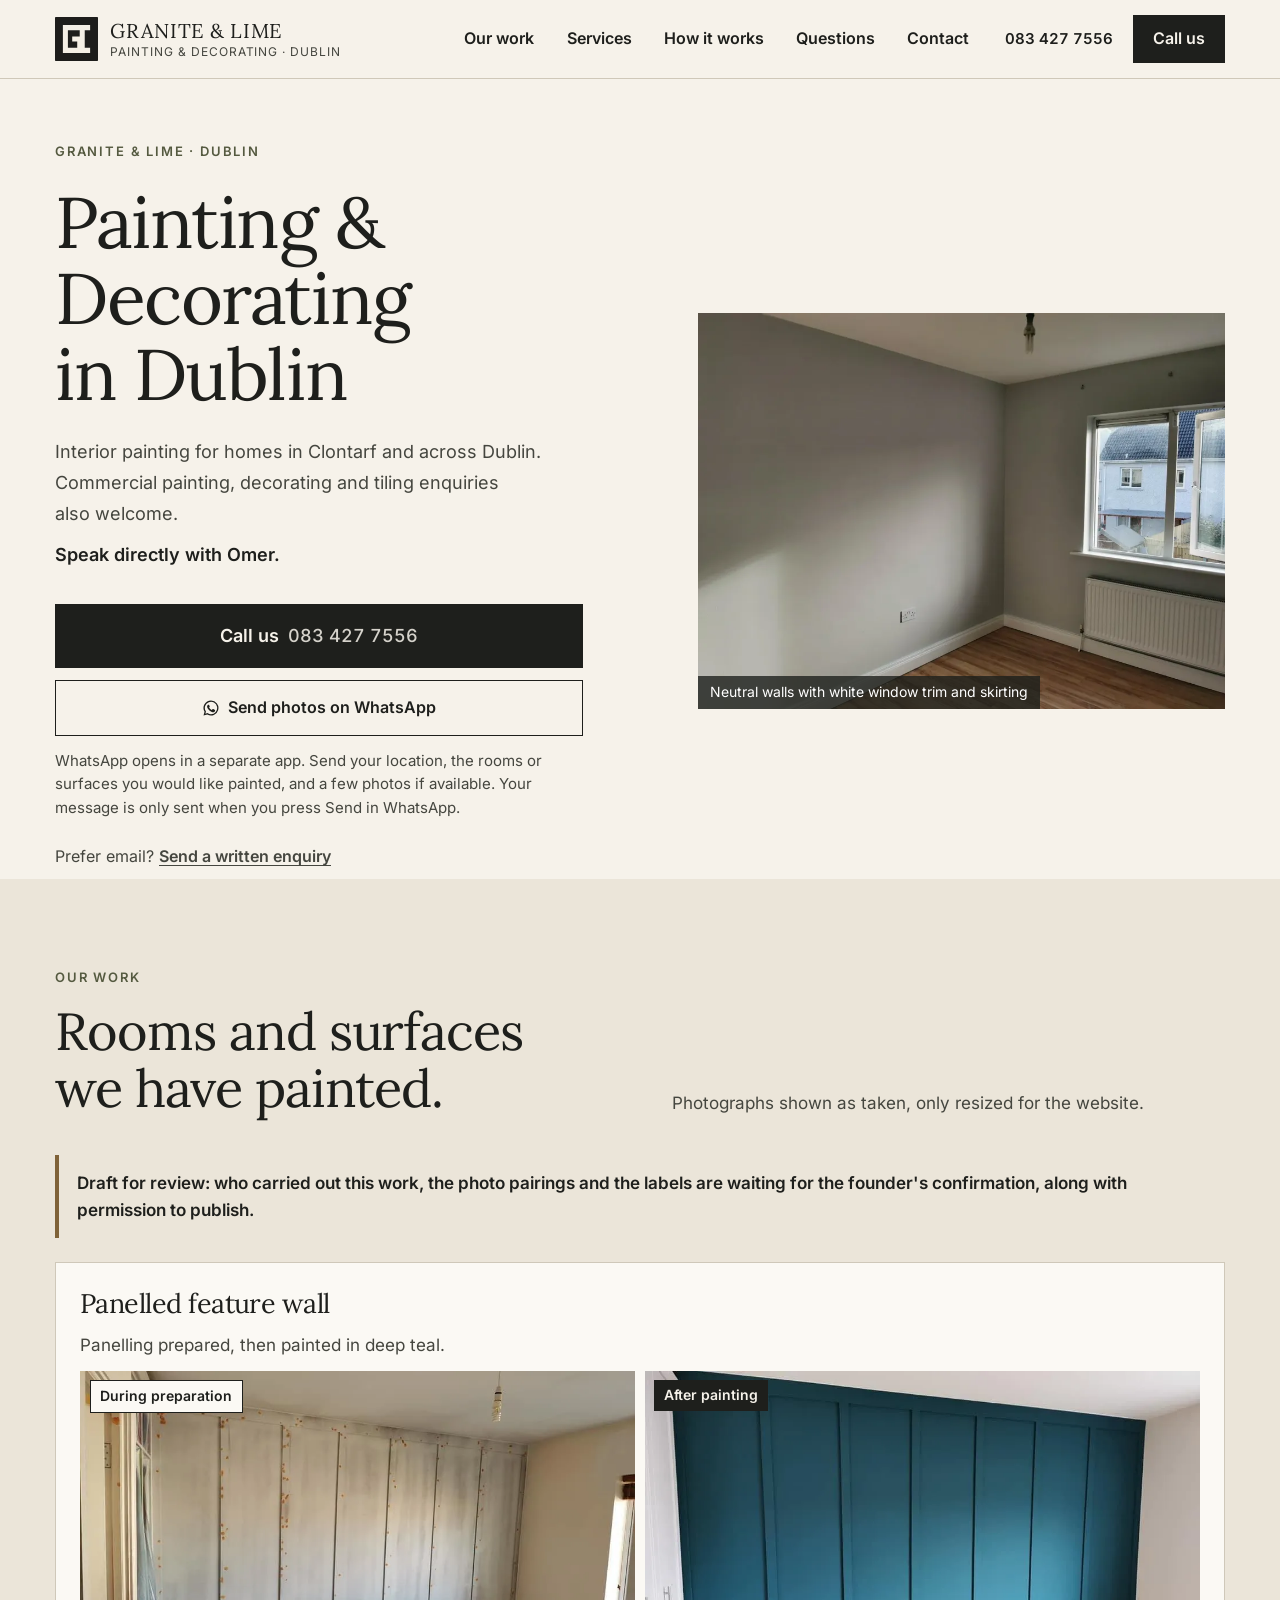
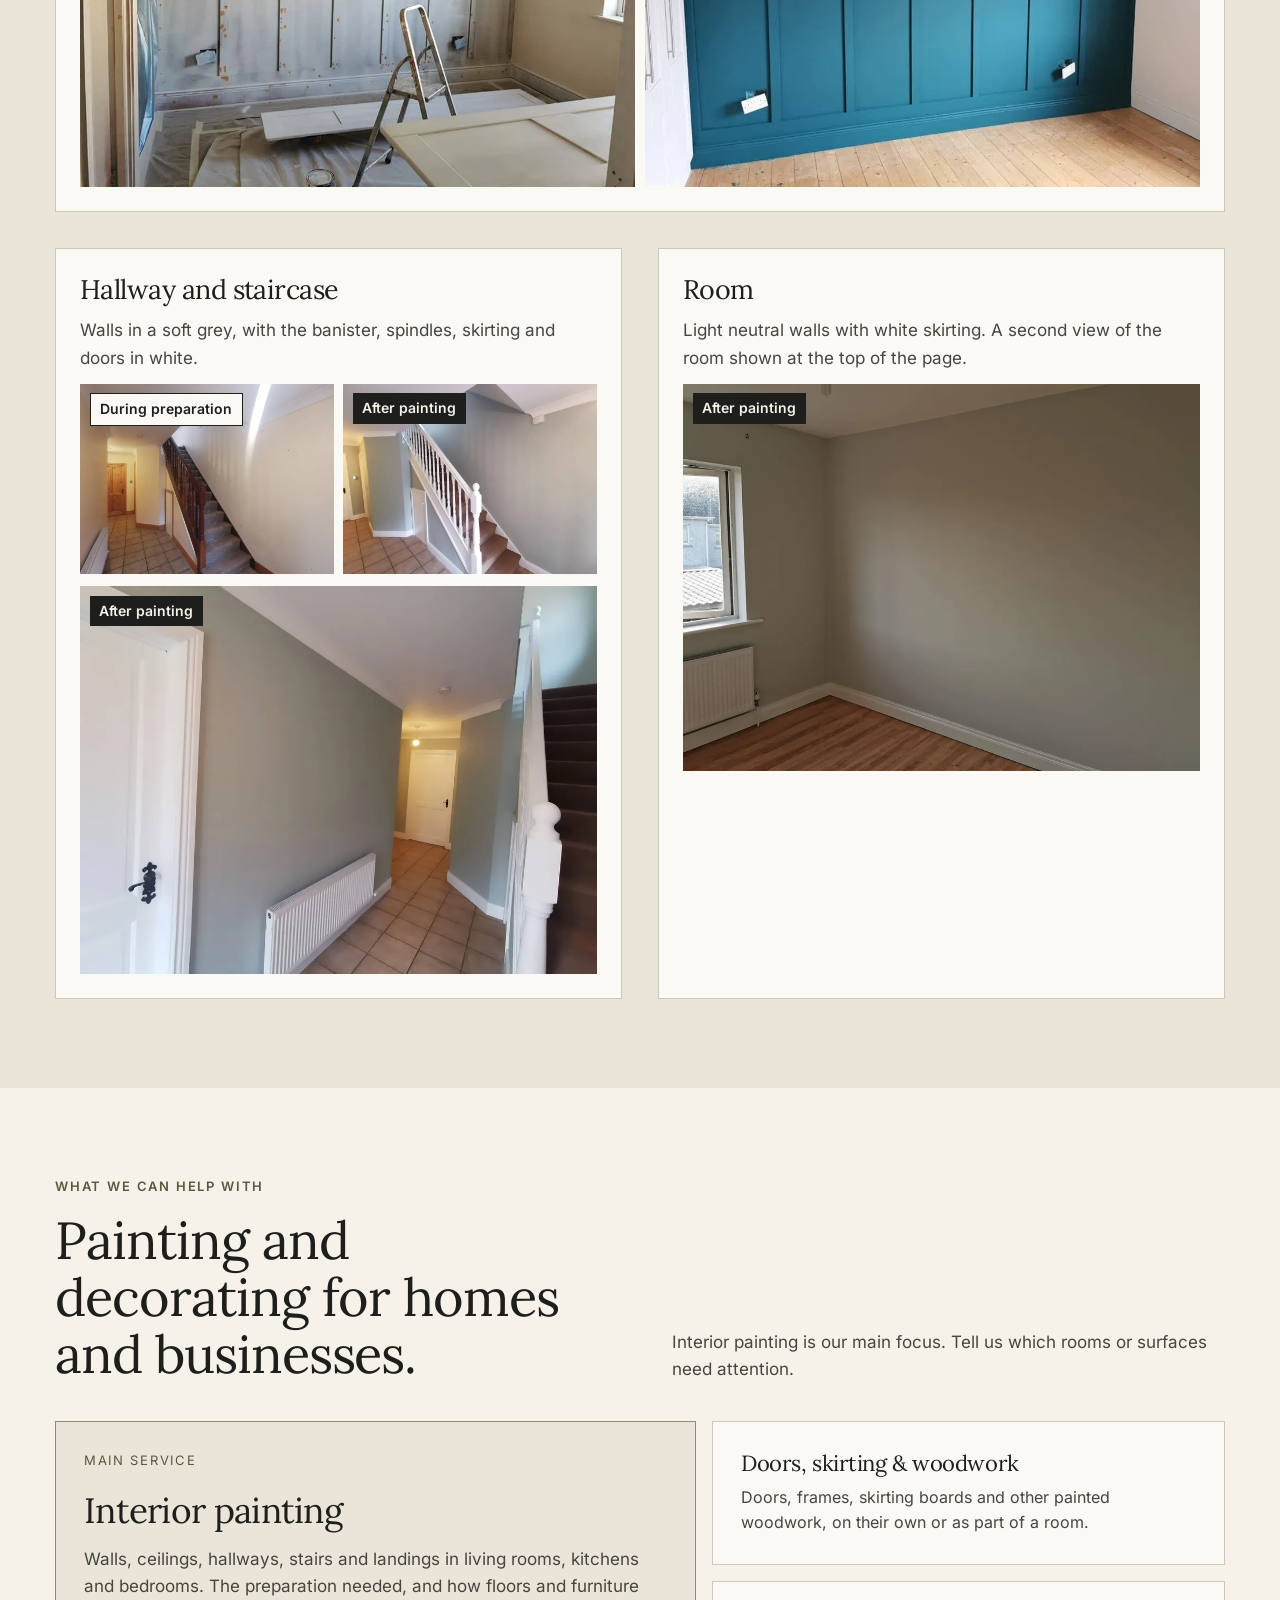
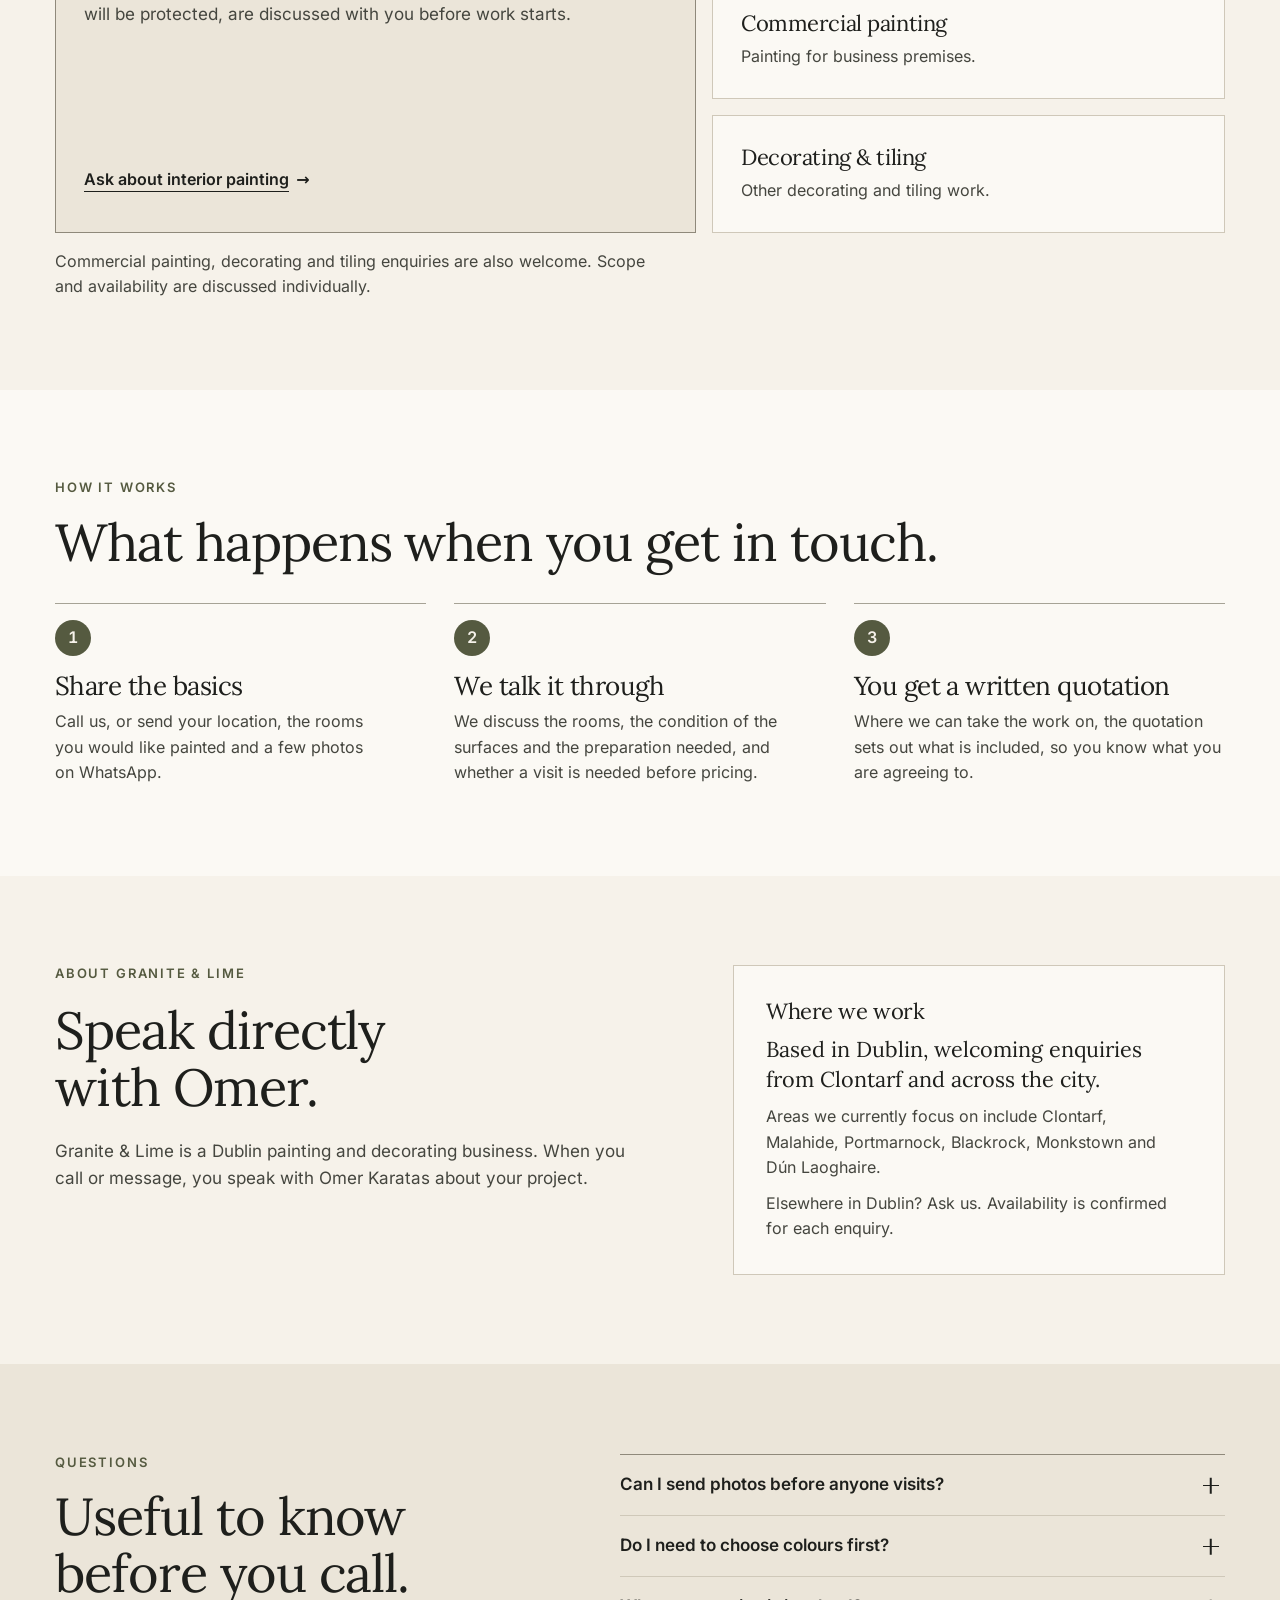
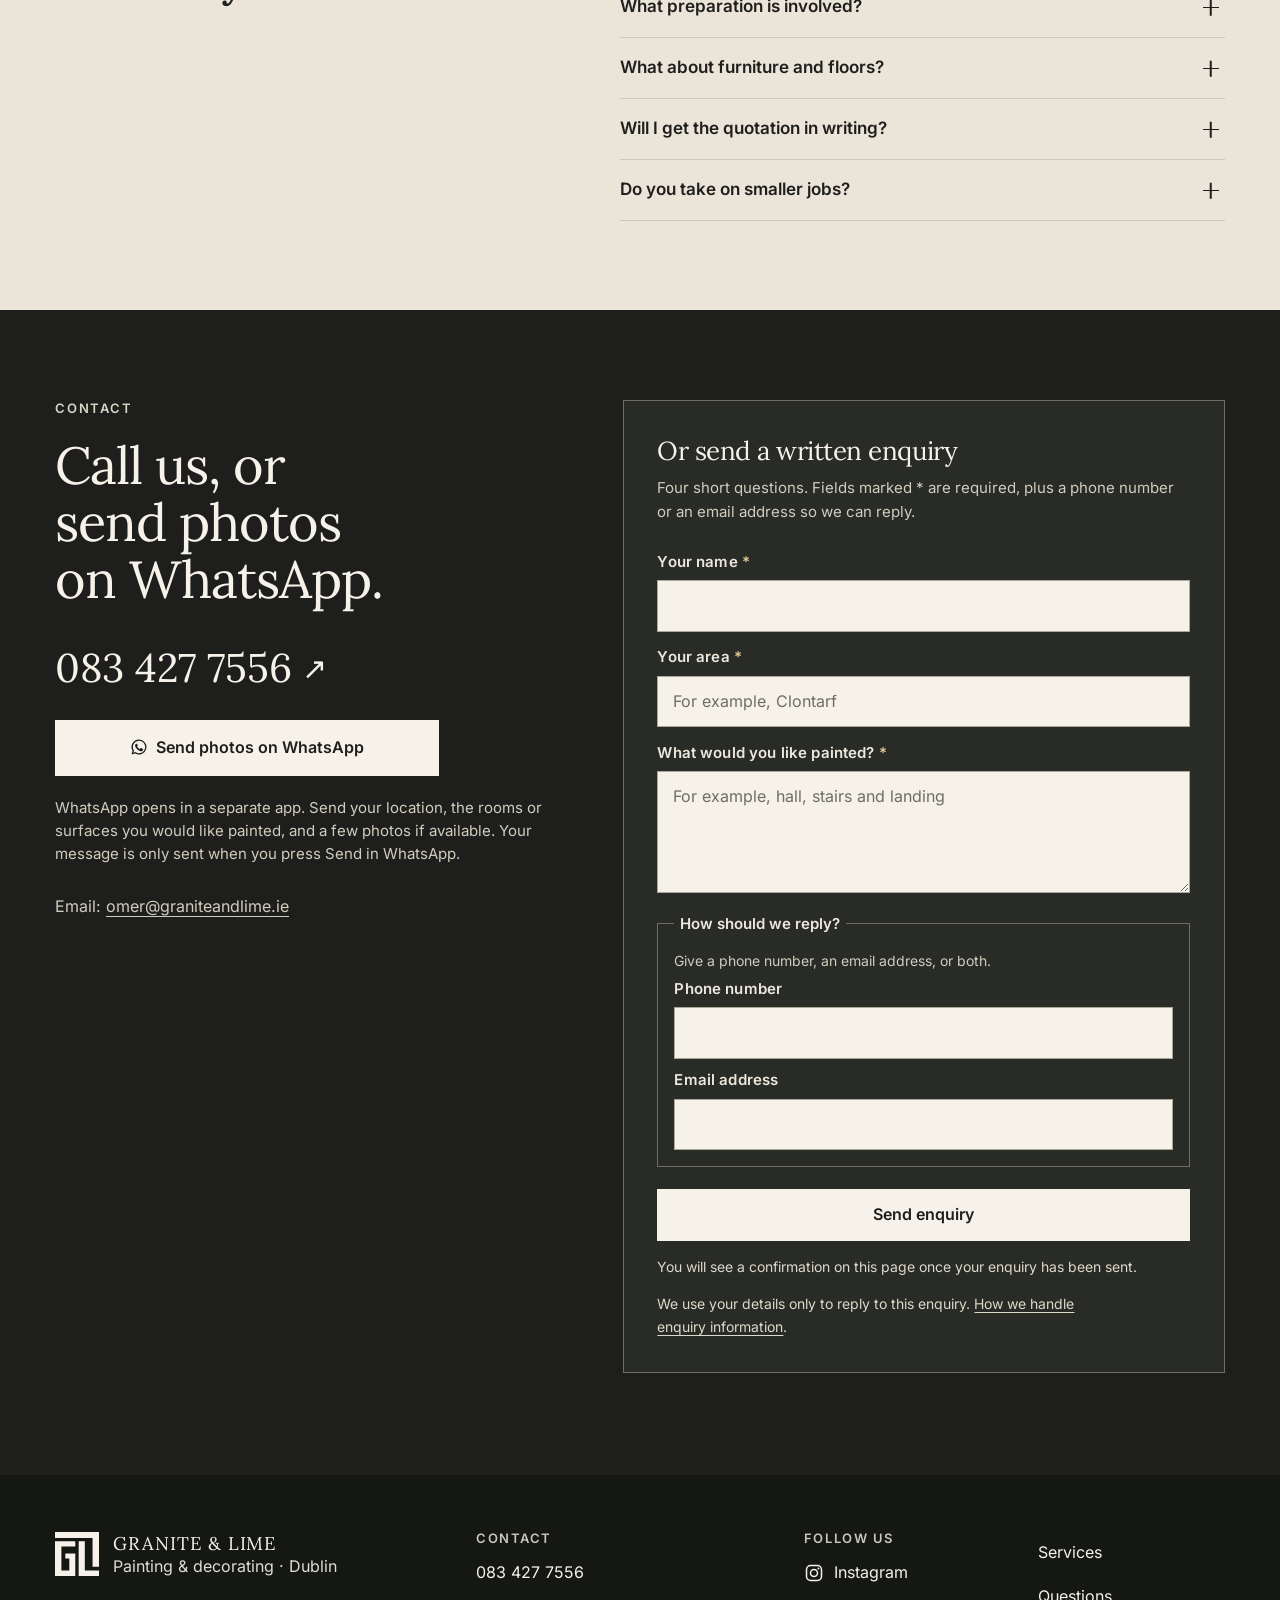
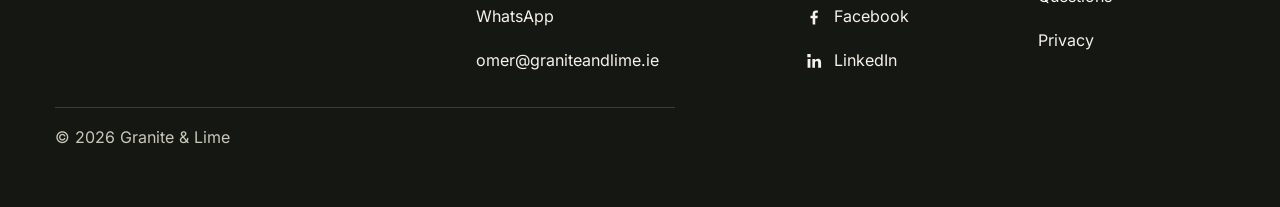
==== index.html @ 4912b2bf "GL-UX-V2 revision 3: approved Dublin/Clontarf headline, opening and metadata Local review branch onl" ====
<!doctype html>
<html lang="en-IE">
<head>
  <meta charset="utf-8">
  <meta name="viewport" content="width=device-width, initial-scale=1, viewport-fit=cover">
  <meta name="theme-color" content="#f6f2ea">
  <title>Painting &amp; Decorating in Clontarf and Dublin | Granite &amp; Lime</title>
  <meta name="description" content="Interior painting for homes in Clontarf and across Dublin. Commercial painting, decorating and tiling enquiries welcome. Call 083 427 7556 or send photos on WhatsApp.">
  <link rel="canonical" href="https://www.graniteandlime.ie/">

  <meta property="og:type" content="website">
  <meta property="og:site_name" content="Granite &amp; Lime">
  <meta property="og:title" content="Painting &amp; Decorating in Clontarf and Dublin | Granite &amp; Lime">
  <meta property="og:description" content="Interior painting for homes in Clontarf and across Dublin. Speak directly with Omer: call or send photos on WhatsApp.">
  <meta property="og:url" content="https://www.graniteandlime.ie/">
  <meta property="og:image" content="https://www.graniteandlime.ie/assets/og-image.png">
  <meta property="og:image:width" content="1200">
  <meta property="og:image:height" content="630">
  <meta property="og:locale" content="en_IE">
  <meta name="twitter:card" content="summary_large_image">

  <link rel="icon" href="assets/favicon.svg" type="image/svg+xml">
  <link rel="preload" href="assets/fonts/lora-variable.woff2" as="font" type="font/woff2" crossorigin>
  <link rel="preload" href="assets/fonts/inter-400.woff2" as="font" type="font/woff2" crossorigin>
  <link rel="stylesheet" href="styles.css?v=17">
  <noscript><link rel="stylesheet" href="assets/noscript.css"></noscript>
  <script src="script.js?v=14" defer></script>

  <!-- Structured data: verified details only (name, phone, email, Dublin, public social profiles checked 27 Oct 2026).
       No street address, opening hours, ratings or review counts: none are verified for the website. -->
  <script type="application/ld+json">
  {
    "@context": "https://schema.org",
    "@type": "HomeAndConstructionBusiness",
    "name": "Granite & Lime",
    "description": "Painting and decorating in Dublin: interior painting, doors and woodwork, commercial painting, decorating and tiling.",
    "url": "https://www.graniteandlime.ie/",
    "logo": "https://www.graniteandlime.ie/assets/logo.svg",
    "image": "https://www.graniteandlime.ie/assets/og-image.png",
    "telephone": "+353834277556",
    "email": "omer@graniteandlime.ie",
    "founder": { "@type": "Person", "name": "Omer Karatas" },
    "areaServed": { "@type": "City", "name": "Dublin" },
    "address": { "@type": "PostalAddress", "addressLocality": "Dublin", "addressCountry": "IE" },
    "sameAs": [
      "https://www.instagram.com/graniteandlime/",
      "https://www.facebook.com/graniteandlime/",
      "https://www.linkedin.com/company/graniteandlime/"
    ]
  }
  </script>
</head>
<body>
  <a class="skip-link" href="#main">Skip to main content</a>

  <header class="site-header" id="top">
    <div class="shell header-inner">
      <a class="brand" href="#top" aria-label="Granite &amp; Lime, home">
        <img src="assets/logo.svg" alt="" width="44" height="44">
        <span class="brand-copy">
          <span class="brand-name">Granite &amp; Lime</span>
          <span class="brand-sub">Painting &amp; Decorating<span class="brand-sub-extra"> · Dublin</span></span>
        </span>
      </a>

      <button class="menu-button" type="button" aria-expanded="false" aria-controls="primary-nav">
        <span class="menu-icon" aria-hidden="true"></span>Menu
      </button>

      <nav class="primary-nav" id="primary-nav" aria-label="Main">
        <a href="#work">Our work</a>
        <a href="#services">Services</a>
        <a href="#process">How it works</a>
        <a href="#faq">Questions</a>
        <a href="#contact">Contact</a>
      </nav>

      <div class="header-actions">
        <a class="header-phone" href="tel:+353834277556" data-tel><span class="visually-hidden">Call us on </span>083 427 7556</a>
        <a class="button button-primary button-small" href="tel:+353834277556" data-tel>Call us</a>
      </div>
    </div>
  </header>

  <main id="main">

    <!-- 1. OPENING SECTION: one offer, one primary action (Call), one secondary action (WhatsApp). -->
    <section class="hero" aria-labelledby="hero-title">
      <div class="shell">
        <div class="hero-grid">
          <div class="hero-copy">
            <p class="eyebrow">Granite &amp; Lime · Dublin</p>
            <h1 id="hero-title">Painting &amp; Decorating in Dublin</h1>
            <p class="lede">Interior painting for homes in Clontarf and across Dublin. Commercial painting, decorating and tiling enquiries also welcome.</p>
            <p class="lede-contact">Speak directly with Omer.</p>
            <div class="hero-actions">
              <a class="button button-primary button-call" href="tel:+353834277556" data-tel>Call us <span class="button-detail">083 427 7556</span></a>
              <a class="button button-outline button-wa" href="https://wa.me/353834277556" target="_blank" rel="noopener" data-whatsapp="enquiry">Send photos on WhatsApp<span class="visually-hidden"> (opens WhatsApp)</span></a>
            </div>
            <p class="wa-help">WhatsApp opens in a separate app. Send your location, the rooms or surfaces you would like painted, and a few photos if available. Your message is only sent when you press Send in WhatsApp.</p>
            <p class="hero-hint">Prefer email? <a href="#contact">Send a written enquiry</a></p>
          </div>

          <!-- HERO IMAGE: d56523cd-cfd6-43a1-8624-a3e956eb3f4d.jpg (1824 x 1368), exports from GL-Drive-Photo-Selection.
               Growth revision GL-UX-V2: neutral room as the single hero; not repeated in "Our work".
               DRAFT: attribution, Granite & Lime's role and publication permission pending (PHOTOS.md). -->
          <figure class="hero-figure is-project">
            <picture>
              <source type="image/webp" srcset="assets/projects/d56523cd-cfd6-43a1-8624-a3e956eb3f4d-480.webp 480w, assets/projects/d56523cd-cfd6-43a1-8624-a3e956eb3f4d-960.webp 960w, assets/projects/d56523cd-cfd6-43a1-8624-a3e956eb3f4d-1440.webp 1440w" sizes="(max-width: 37.5rem) calc(100vw - 2.5rem), 46vw">
              <img src="assets/projects/d56523cd-cfd6-43a1-8624-a3e956eb3f4d-960.jpg" srcset="assets/projects/d56523cd-cfd6-43a1-8624-a3e956eb3f4d-480.jpg 480w, assets/projects/d56523cd-cfd6-43a1-8624-a3e956eb3f4d-960.jpg 960w, assets/projects/d56523cd-cfd6-43a1-8624-a3e956eb3f4d-1440.jpg 1440w" sizes="(max-width: 37.5rem) calc(100vw - 2.5rem), 46vw" width="1440" height="1080" alt="Empty room with light neutral walls, white skirting, a window with a white window board and a radiator beneath it." fetchpriority="high" loading="eager" decoding="async">
            </picture>
            <figcaption class="photo-caption">Neutral walls with white window trim and skirting</figcaption>
          </figure>
        </div>
      </div>
    </section>

    <!-- 2. SELECTED WORK
         DRAFT: photos chosen with Growth (ref GL-WEB-PROJECT-PHOTOS-001). Groupings and before/after order are provisional.
         Before publication: founder confirms each project was Granite & Lime work, Omer's role, and the homeowner's permission
         to publish; then remove the draft note below and export from the original files (see PHOTOS.md).
         Never add locations, dates, durations or customer comments unless confirmed. -->
    <section class="section section-tint" id="work" aria-labelledby="work-title">
      <div class="shell">
        <div class="section-head">
          <div>
            <p class="eyebrow">Our work</p>
            <h2 id="work-title">Rooms and surfaces we have painted.</h2>
          </div>
          <p class="section-intro">Photographs shown as taken, only resized for the website.</p>
        </div>
        <p class="draft-note">Draft for review: who carried out this work, the photo pairings and the labels are waiting for the founder's confirmation, along with permission to publish.</p>

        <div class="work-groups">
          <article class="work-group">
            <h3>Panelled feature wall</h3>
            <p>Panelling prepared, then painted in deep teal.</p>
            <div class="work-pair">
              <figure class="work-photo">
                <picture>
                  <source type="image/webp" srcset="assets/projects/f9278e6e-da90-4c7e-a952-a6869edbc8a1-480.webp 480w, assets/projects/f9278e6e-da90-4c7e-a952-a6869edbc8a1-960.webp 960w" sizes="(max-width: 37.5rem) calc(100vw - 2.5rem), (max-width: 53.125rem) 45vw, 40vw">
                  <img src="assets/projects/f9278e6e-da90-4c7e-a952-a6869edbc8a1-960.jpg" srcset="assets/projects/f9278e6e-da90-4c7e-a952-a6869edbc8a1-480.jpg 480w, assets/projects/f9278e6e-da90-4c7e-a952-a6869edbc8a1-960.jpg 960w" sizes="(max-width: 37.5rem) calc(100vw - 2.5rem), (max-width: 53.125rem) 45vw, 40vw" width="960" height="720" alt="Panelled wall during preparation: filled and primed, floor covered with dust sheets and a stepladder in the room." loading="lazy" decoding="async">
                </picture>
                <figcaption><span class="work-tag work-tag-light">During preparation</span></figcaption>
              </figure>
              <figure class="work-photo">
                <picture>
                  <source type="image/webp" srcset="assets/projects/0603825f-b36d-4cc9-8089-73fb1045855a-480.webp 480w, assets/projects/0603825f-b36d-4cc9-8089-73fb1045855a-960.webp 960w" sizes="(max-width: 37.5rem) calc(100vw - 2.5rem), (max-width: 53.125rem) 45vw, 40vw">
                  <img src="assets/projects/0603825f-b36d-4cc9-8089-73fb1045855a-960.jpg" srcset="assets/projects/0603825f-b36d-4cc9-8089-73fb1045855a-480.jpg 480w, assets/projects/0603825f-b36d-4cc9-8089-73fb1045855a-960.jpg 960w" sizes="(max-width: 37.5rem) calc(100vw - 2.5rem), (max-width: 53.125rem) 45vw, 40vw" width="960" height="720" alt="The same panelled wall after painting in deep teal, with white skirting and wooden floorboards." loading="lazy" decoding="async">
                </picture>
                <figcaption><span class="work-tag">After painting</span></figcaption>
              </figure>
            </div>
          </article>

          <article class="work-group">
            <h3>Hallway and staircase</h3>
            <p>Walls in a soft grey, with the banister, spindles, skirting and doors in white.</p>
            <div class="work-pair">
              <figure class="work-photo">
                <picture>
                  <source type="image/webp" srcset="assets/projects/cc517646-f4df-43b6-9e90-3ca3937d6827-480.webp 480w, assets/projects/cc517646-f4df-43b6-9e90-3ca3937d6827-960.webp 960w, assets/projects/cc517646-f4df-43b6-9e90-3ca3937d6827-1440.webp 1440w" sizes="(max-width: 37.5rem) calc(100vw - 2.5rem), (max-width: 53.125rem) 45vw, 40vw">
                  <img src="assets/projects/cc517646-f4df-43b6-9e90-3ca3937d6827-960.jpg" srcset="assets/projects/cc517646-f4df-43b6-9e90-3ca3937d6827-480.jpg 480w, assets/projects/cc517646-f4df-43b6-9e90-3ca3937d6827-960.jpg 960w, assets/projects/cc517646-f4df-43b6-9e90-3ca3937d6827-1440.jpg 1440w" sizes="(max-width: 37.5rem) calc(100vw - 2.5rem), (max-width: 53.125rem) 45vw, 40vw" width="1440" height="1080" alt="Hallway and staircase during preparation: cream walls, dark varnished banister and spindles, stairs covered for protection." loading="lazy" decoding="async">
                </picture>
                <figcaption><span class="work-tag work-tag-light">During preparation</span></figcaption>
              </figure>
              <figure class="work-photo">
                <picture>
                  <source type="image/webp" srcset="assets/projects/cfad4d52-b0bb-449b-b452-cfa5fdab6e3e-480.webp 480w, assets/projects/cfad4d52-b0bb-449b-b452-cfa5fdab6e3e-960.webp 960w, assets/projects/cfad4d52-b0bb-449b-b452-cfa5fdab6e3e-1440.webp 1440w" sizes="(max-width: 37.5rem) calc(100vw - 2.5rem), (max-width: 53.125rem) 45vw, 40vw">
                  <img src="assets/projects/cfad4d52-b0bb-449b-b452-cfa5fdab6e3e-960.jpg" srcset="assets/projects/cfad4d52-b0bb-449b-b452-cfa5fdab6e3e-480.jpg 480w, assets/projects/cfad4d52-b0bb-449b-b452-cfa5fdab6e3e-960.jpg 960w, assets/projects/cfad4d52-b0bb-449b-b452-cfa5fdab6e3e-1440.jpg 1440w" sizes="(max-width: 37.5rem) calc(100vw - 2.5rem), (max-width: 53.125rem) 45vw, 40vw" width="1440" height="1080" alt="The same hallway and staircase after painting: grey walls, white banister, spindles and skirting." loading="lazy" decoding="async">
                </picture>
                <figcaption><span class="work-tag">After painting</span></figcaption>
              </figure>
            </div>
            <figure class="work-photo">
                <picture>
                  <source type="image/webp" srcset="assets/projects/1cceff0b-2230-48c7-a171-efa57ae5f671-480.webp 480w, assets/projects/1cceff0b-2230-48c7-a171-efa57ae5f671-960.webp 960w" sizes="(max-width: 37.5rem) calc(100vw - 2.5rem), (max-width: 53.125rem) 45vw, 40vw">
                  <img src="assets/projects/1cceff0b-2230-48c7-a171-efa57ae5f671-960.jpg" srcset="assets/projects/1cceff0b-2230-48c7-a171-efa57ae5f671-480.jpg 480w, assets/projects/1cceff0b-2230-48c7-a171-efa57ae5f671-960.jpg 960w" sizes="(max-width: 37.5rem) calc(100vw - 2.5rem), (max-width: 53.125rem) 45vw, 40vw" width="960" height="720" alt="Ground-floor hallway after painting: grey walls, white doors, frames and skirting, white newel post at the foot of the stairs." loading="lazy" decoding="async">
                </picture>
                <figcaption><span class="work-tag">After painting</span></figcaption>
              </figure>
          </article>

          <article class="work-group">
            <h3>Room</h3>
            <p>Light neutral walls with white skirting. A second view of the room shown at the top of the page.</p>
            <figure class="work-photo">
                <picture>
                  <source type="image/webp" srcset="assets/projects/4cf47002-19b5-4dab-8f78-b4d372bad801-480.webp 480w, assets/projects/4cf47002-19b5-4dab-8f78-b4d372bad801-960.webp 960w" sizes="(max-width: 37.5rem) calc(100vw - 2.5rem), (max-width: 53.125rem) 45vw, 40vw">
                  <img src="assets/projects/4cf47002-19b5-4dab-8f78-b4d372bad801-960.jpg" srcset="assets/projects/4cf47002-19b5-4dab-8f78-b4d372bad801-480.jpg 480w, assets/projects/4cf47002-19b5-4dab-8f78-b4d372bad801-960.jpg 960w" sizes="(max-width: 37.5rem) calc(100vw - 2.5rem), (max-width: 53.125rem) 45vw, 40vw" width="960" height="720" alt="Room with light neutral walls and white skirting, a window and a radiator on the left." loading="lazy" decoding="async">
                </picture>
                <figcaption><span class="work-tag">After painting</span></figcaption>
              </figure>
          </article>
        </div>
      </div>
    </section>

    <!-- 3. WHAT WE CAN HELP WITH: interior painting first; other services visible but quieter. -->
    <section class="section" id="services" aria-labelledby="services-title">
      <div class="shell">
        <div class="section-head">
          <div>
            <p class="eyebrow">What we can help with</p>
            <h2 id="services-title">Painting and decorating for homes and businesses.</h2>
          </div>
          <p class="section-intro">Interior painting is our main focus. Tell us which rooms or surfaces need attention.</p>
        </div>

        <div class="cards">
          <article class="card card-lead">
            <p class="card-num">Main service</p>
            <h3>Interior painting</h3>
            <p>Walls, ceilings, hallways, stairs and landings in living rooms, kitchens and bedrooms. The preparation needed, and how floors and furniture will be protected, are discussed with you before work starts.</p>
            <a class="text-link" href="#contact">Ask about interior painting</a>
          </article>
          <article class="card">
            <h3>Doors, skirting &amp; woodwork</h3>
            <p>Doors, frames, skirting boards and other painted woodwork, on their own or as part of a room.</p>
          </article>
          <article class="card">
            <h3>Commercial painting</h3>
            <p>Painting for business premises.</p>
          </article>
          <article class="card">
            <h3>Decorating &amp; tiling</h3>
            <p>Other decorating and tiling work.</p>
          </article>
          <p class="cards-note">Commercial painting, decorating and tiling enquiries are also welcome. Scope and availability are discussed individually.</p>
        </div>
      </div>
    </section>

    <!-- 4. HOW AN ENQUIRY WORKS. PROPOSED wording: to be confirmed by Mr Karatas (CCO/COO review) before publication. -->
    <section class="section process" id="process" aria-labelledby="process-title">
      <div class="shell">
        <p class="eyebrow">How it works</p>
        <h2 id="process-title">What happens when you get in touch.</h2>
        <ol class="steps">
          <li class="step">
            <span class="step-num" aria-hidden="true">1</span>
            <h3>Share the basics</h3>
            <p>Call us, or send your location, the rooms you would like painted and a few photos on WhatsApp.</p>
          </li>
          <li class="step">
            <span class="step-num" aria-hidden="true">2</span>
            <h3>We talk it through</h3>
            <p>We discuss the rooms, the condition of the surfaces and the preparation needed, and whether a visit is needed before pricing.</p>
          </li>
          <li class="step">
            <span class="step-num" aria-hidden="true">3</span>
            <h3>You get a written quotation</h3>
            <p>Where we can take the work on, the quotation sets out what is included, so you know what you are agreeing to.</p>
          </li>
        </ol>
      </div>
    </section>

    <!-- 5. ABOUT + AREAS. Areas are where enquiries are welcome, not offices or completed-project locations.
         FOUNDER TO CONFIRM: area list and availability (CCO grouping; COO capacity confirmation pending). -->
    <section class="section about" id="about" aria-labelledby="about-title">
      <div class="shell about-grid">
        <div class="about-copy">
          <p class="eyebrow">About Granite &amp; Lime</p>
          <h2 id="about-title">Speak directly with Omer.</h2>
          <p>Granite &amp; Lime is a Dublin painting and decorating business. When you call or message, you speak with Omer Karatas about your project.</p>
        </div>
        <div class="areas-box" id="areas">
          <h3>Where we work</h3>
          <p class="areas-main">Based in Dublin, welcoming enquiries from Clontarf and across the city.</p>
          <p class="areas-also">Areas we currently focus on include Clontarf, Malahide, Portmarnock, Blackrock, Monkstown and Dún Laoghaire.</p>
          <p class="areas-note">Elsewhere in Dublin? Ask us. Availability is confirmed for each enquiry.</p>
        </div>
      </div>
    </section>

    <!-- 6. QUESTIONS. PROPOSED answers: to be confirmed by Mr Karatas before publication. No promises of price, timing or free visits. -->
    <section class="section section-tint" id="faq" aria-labelledby="faq-title">
      <div class="shell faq-grid">
        <div>
          <p class="eyebrow">Questions</p>
          <h2 id="faq-title">Useful to know before you call.</h2>
        </div>
        <div class="faq">
          <details>
            <summary>Can I send photos before anyone visits?</summary>
            <div class="faq-body"><p>Yes. Photos on WhatsApp help us understand the rooms. We may still need to see the rooms before giving a price.</p></div>
          </details>
          <details>
            <summary>Do I need to choose colours first?</summary>
            <div class="faq-body"><p>No. You can get in touch before you have decided. Colours and finishes are confirmed as part of agreeing the work.</p></div>
          </details>
          <details>
            <summary>What preparation is involved?</summary>
            <div class="faq-body"><p>It depends on the condition of the walls, ceilings and woodwork. The preparation needed for your rooms, such as filling and sanding, is discussed with you and set out in the quotation.</p></div>
          </details>
          <details>
            <summary>What about furniture and floors?</summary>
            <div class="faq-body"><p>Tell us what is in the rooms. How furniture will be moved and floors covered is agreed with you before work starts.</p></div>
          </details>
          <details>
            <summary>Will I get the quotation in writing?</summary>
            <div class="faq-body"><p>Yes. Where we can take the work on, the quotation is written and sets out what is included.</p></div>
          </details>
          <details>
            <summary>Do you take on smaller jobs?</summary>
            <div class="faq-body"><p>Tell us about the rooms and timing, and we will let you know honestly whether it is a good fit.</p></div>
          </details>
        </div>
      </div>
    </section>

    <!-- 7. CONTACT: same hierarchy as the top of the page. -->
    <section class="section contact" id="contact" aria-labelledby="contact-title">
      <div class="shell contact-grid">
        <div class="contact-copy">
          <p class="eyebrow">Contact</p>
          <h2 id="contact-title">Call us, or send photos on WhatsApp.</h2>
          <a class="contact-phone" href="tel:+353834277556" data-tel><span class="visually-hidden">Call us on </span>083 427 7556</a>
          <a class="button button-light button-wa" href="https://wa.me/353834277556" target="_blank" rel="noopener" data-whatsapp="enquiry">Send photos on WhatsApp<span class="visually-hidden"> (opens WhatsApp)</span></a>
          <p class="wa-help wa-help-dark">WhatsApp opens in a separate app. Send your location, the rooms or surfaces you would like painted, and a few photos if available. Your message is only sent when you press Send in WhatsApp.</p>
          <p class="contact-meta">Email: <a href="mailto:omer@graniteandlime.ie" data-mail>omer@graniteandlime.ie</a></p>
        </div>

        <!-- ENQUIRY FORM
             Connected to Formspark form 3BXhXMnj9 (configured; delivery to the inbox NOT yet verified). The source comment records its
             dashboard name as "Website enquiries – TEST"; the name alone does not show a fault. A success response from Formspark
             means the service accepted the enquiry, not that Omer has read the email notification. Before publication run the
             founder-authorised test in HANDOFF.md and check BOTH the Formspark record and the omer@graniteandlime.ie inbox.
             To disconnect: set action="mailto:omer@graniteandlime.ie" method="get" and data-endpoint="" (the form then prepares
             an email in the visitor's email app instead).
             Hidden fields: _gotcha = honeypot; _redirect / _error = where visitors land after a no-JavaScript submission;
             _append=false keeps answers out of the address bar; source_* = advert campaign identifiers read from the page address only. -->
        <form class="form" id="enquiry-form" action="https://submit-form.com/3BXhXMnj9" method="post" data-endpoint="https://submit-form.com/3BXhXMnj9" aria-labelledby="form-title">
          <h3 id="form-title">Or send a written enquiry</h3>
          <p class="form-intro">Four short questions. Fields marked <span aria-hidden="true">*</span><span class="visually-hidden">with an asterisk</span> are required, plus a phone number or an email address so we can reply.</p>
          <input type="hidden" name="subject" value="Painting enquiry from graniteandlime.ie">
          <input type="hidden" name="_email.subject" value="New painting enquiry from graniteandlime.ie">
          <input type="hidden" name="_redirect" value="https://www.graniteandlime.ie/enquiry-sent.html">
          <input type="hidden" name="_error" value="https://www.graniteandlime.ie/enquiry-error.html">
          <input type="hidden" name="_append" value="false">
          <input type="hidden" name="enquiry_channel" value="Website form">
          <input type="hidden" name="source_utm_source" data-utm="utm_source">
          <input type="hidden" name="source_utm_medium" data-utm="utm_medium">
          <input type="hidden" name="source_utm_campaign" data-utm="utm_campaign">
          <input type="hidden" name="source_utm_term" data-utm="utm_term">
          <input type="hidden" name="source_gclid" data-utm="gclid">
          <div class="hp-field" aria-hidden="true">
            <label for="f-website">Leave this field empty</label>
            <input id="f-website" name="_gotcha" type="text" tabindex="-1" autocomplete="off">
          </div>
          <div class="form-error-summary" id="form-errors" role="alert" tabindex="-1" hidden></div>

          <div class="field">
            <label for="f-name">Your name <span class="req" aria-hidden="true">*</span></label>
            <input id="f-name" name="name" type="text" autocomplete="name" required maxlength="100">
            <p class="field-error" id="f-name-error" hidden></p>
          </div>
          <div class="field">
            <label for="f-area">Your area <span class="req" aria-hidden="true">*</span></label>
            <input id="f-area" name="area" type="text" autocomplete="address-level2" placeholder="For example, Clontarf" required maxlength="100">
            <p class="field-error" id="f-area-error" hidden></p>
          </div>
          <div class="field">
            <label for="f-details">What would you like painted? <span class="req" aria-hidden="true">*</span></label>
            <textarea id="f-details" name="body" rows="4" required maxlength="2000" placeholder="For example, hall, stairs and landing"></textarea>
            <p class="field-error" id="f-details-error" hidden></p>
          </div>
          <fieldset class="contact-choice" aria-describedby="contact-choice-hint">
            <legend>How should we reply?</legend>
            <p class="field-hint" id="contact-choice-hint">Give a phone number, an email address, or both.</p>
            <div class="field">
              <label for="f-phone">Phone number</label>
              <!-- required here so that, without JavaScript, at least a phone number is always collected;
                   script.js relaxes this to "phone or email". -->
              <input id="f-phone" name="phone" type="tel" autocomplete="tel" inputmode="tel" required maxlength="30" data-no-js-required>
              <p class="field-error" id="f-phone-error" hidden></p>
            </div>
            <div class="field">
              <label for="f-email">Email address</label>
              <input id="f-email" name="email" type="email" autocomplete="email" maxlength="200">
              <p class="field-error" id="f-email-error" hidden></p>
            </div>
            <p class="field-error" id="contact-choice-error" hidden></p>
          </fieldset>

          <button class="button button-light form-submit" type="submit" data-label="Send enquiry">Send enquiry</button>
          <p class="form-note" id="form-mode-note">You will see a confirmation on this page once your enquiry has been sent.</p>
          <p class="form-note">We use your details only to reply to this enquiry. <a href="privacy.html">How we handle enquiry information</a>.</p>
          <div class="form-status" id="form-status" role="status" tabindex="-1" hidden></div>
          <!-- Copy-and-paste fallback, shown if the email app does not open or the form service cannot be reached. -->
          <div class="form-fallback" id="form-fallback" role="group" aria-labelledby="form-fallback-help" hidden>
            <p id="form-fallback-help">Having trouble sending your enquiry? Copy your message below and email it to <a href="mailto:omer@graniteandlime.ie" data-mail>omer@graniteandlime.ie</a>, or call <a href="tel:+353834277556" data-tel>083 427 7556</a>.</p>
            <label for="form-fallback-message">Your message</label>
            <textarea id="form-fallback-message" rows="6" readonly></textarea>
            <button class="button button-light" type="button" data-copy-message>Copy message</button>
            <p class="form-note" id="form-copy-status" role="status"></p>
          </div>
        </form>
      </div>
    </section>
  </main>

  <footer class="site-footer">
    <div class="shell footer-grid">
      <div class="footer-brand">
        <img src="assets/logo-light.svg" alt="" width="44" height="44" loading="lazy">
        <p><strong>Granite &amp; Lime</strong><span>Painting &amp; decorating · Dublin</span></p>
      </div>
      <div>
        <h2 class="footer-head">Contact</h2>
        <ul class="footer-list">
          <li><a href="tel:+353834277556" data-tel>083 427 7556</a></li>
          <li><a href="https://wa.me/353834277556" target="_blank" rel="noopener" data-whatsapp="enquiry">WhatsApp<span class="visually-hidden"> (opens WhatsApp)</span></a></li>
          <li><a href="mailto:omer@graniteandlime.ie" data-mail>omer@graniteandlime.ie</a></li>
        </ul>
      </div>
      <div>
        <h2 class="footer-head">Follow us</h2>
        <!-- Public company pages, checked 27 Oct 2026. Plain links: no embedded feeds, no tracking scripts. -->
        <ul class="footer-list social-list">
          <li><a href="https://www.instagram.com/graniteandlime/" target="_blank" rel="noopener">
            <svg aria-hidden="true" viewBox="0 0 24 24" width="20" height="20"><rect x="3" y="3" width="18" height="18" rx="5" fill="none" stroke="currentColor" stroke-width="1.8"/><circle cx="12" cy="12" r="4.2" fill="none" stroke="currentColor" stroke-width="1.8"/><circle cx="17.3" cy="6.7" r="1.2" fill="currentColor"/></svg>
            Instagram<span class="visually-hidden"> (opens in a new tab)</span></a></li>
          <li><a href="https://www.facebook.com/graniteandlime/" target="_blank" rel="noopener">
            <svg aria-hidden="true" viewBox="0 0 24 24" width="20" height="20"><path fill="currentColor" d="M13.5 21v-7.6h2.6l.4-3h-3V8.5c0-.9.3-1.5 1.5-1.5h1.6V4.3c-.3 0-1.2-.1-2.3-.1-2.3 0-3.9 1.4-3.9 4v2.2H7.8v3h2.6V21z"/></svg>
            Facebook<span class="visually-hidden"> (opens in a new tab)</span></a></li>
          <li><a href="https://www.linkedin.com/company/graniteandlime/" target="_blank" rel="noopener">
            <svg aria-hidden="true" viewBox="0 0 24 24" width="20" height="20"><path fill="currentColor" d="M4 3.5h4v4H4zM4.3 9.5h3.4V20H4.3zM10 9.5h3.2v1.5c.5-.9 1.7-1.8 3.4-1.8 3.3 0 3.9 2.1 3.9 4.9V20H17v-5.2c0-1.3 0-2.9-1.8-2.9s-2 1.4-2 2.8V20H10z"/></svg>
            LinkedIn<span class="visually-hidden"> (opens in a new tab)</span></a></li>
        </ul>
      </div>
      <ul class="footer-list footer-links">
        <li><a href="#services">Services</a></li>
        <li><a href="#faq">Questions</a></li>
        <li><a href="privacy.html">Privacy</a></li>
      </ul>
      <p class="footer-copy">© 2026 Granite &amp; Lime</p>
    </div>
  </footer>

  <nav class="mobile-bar" aria-label="Quick contact">
    <a class="button button-primary" href="tel:+353834277556" data-tel>Call us</a>
    <a class="button button-outline" href="https://wa.me/353834277556" target="_blank" rel="noopener" data-whatsapp="enquiry">WhatsApp<span class="visually-hidden"> (opens WhatsApp)</span></a>
  </nav>
</body>
</html>
---- styles.css ----
/* Granite & Lime — GL-DESIGN-008 (premium residential painting)
   Warm limestone ground, charcoal type, one olive accent, bronze only for focus and fine lines.
   Lora for editorial headings, Inter for everything you read or press. */

/* ---------- Fonts (self-hosted, SIL Open Font License) ---------- */
@font-face { font-family: "Lora"; src: url("assets/fonts/lora-variable.woff2") format("woff2"); font-weight: 400 700; font-style: normal; font-display: swap; }
@font-face { font-family: "Inter"; src: url("assets/fonts/inter-400.woff2") format("woff2"); font-weight: 400; font-style: normal; font-display: swap; }
@font-face { font-family: "Inter"; src: url("assets/fonts/inter-500.woff2") format("woff2"); font-weight: 500; font-style: normal; font-display: swap; }
@font-face { font-family: "Inter"; src: url("assets/fonts/inter-600.woff2") format("woff2"); font-weight: 600; font-style: normal; font-display: swap; }

/* ---------- Tokens ---------- */
:root {
  --ivory: #f6f2ea;
  --off-white: #fbf9f4;
  --stone: #ebe5d9;
  --stone-deep: #ddd5c6;
  --ink: #1e1f1c;
  --ink-2: #45463f;
  --line: #cfc8b9;
  --line-strong: #8f897b;
  --olive: #555a40;
  --olive-dark: #3f4330;
  --bronze: #7f6238;
  --on-dark: #f6f2ea;
  --on-dark-2: #d2ccbe;
  --dark-panel: #292b27;
  --dark-line: #706e61;
  --error: #8a2a1c;
  --error-on-dark: #f2b8a8;

  --serif: "Lora", "Iowan Old Style", "Palatino Linotype", Palatino, Georgia, serif;
  --sans: "Inter", system-ui, -apple-system, "Segoe UI", Roboto, "Helvetica Neue", Arial, sans-serif;

  --t-body: 1.0625rem;                                   /* 17px: comfortable reading for all ages */
  --t-small: 1rem;                                       /* 16px: nothing you need to read is smaller */
  --t-lede: 1.125rem;                                    /* 18px */
  --t-h1: clamp(2.65rem, 1.6rem + 3.6vw, 4.6875rem);     /* 42 → 75px */
  --t-h2: clamp(2.1rem, 1.5rem + 2.2vw, 3.375rem);       /* 34 → 54px */
  --t-h3: clamp(1.45rem, 1.3rem + 0.5vw, 1.625rem);

  --shell: 83.125rem;                                    /* 1330px */
  --gutter: 3.4375rem;                                   /* 55px desktop */
  --section: clamp(3.6rem, 7vw, 6rem);                   /* 58 → 96px */
  --radius: 0;
  --tap: 3rem;                                           /* 48px minimum touch target */
  --header-h: 4.875rem;
  --bar-h: 4.25rem;                                      /* mobile action bar, without safe area */
}

/* ---------- Base ---------- */
*, *::before, *::after { box-sizing: border-box; }
html { -webkit-text-size-adjust: 100%; scroll-behavior: smooth; scroll-padding-top: calc(var(--header-h) + 1rem); }
body { margin: 0; background: var(--ivory); color: var(--ink); font: 400 var(--t-body)/1.6 var(--sans); -webkit-font-smoothing: antialiased; }
img { display: block; max-width: 100%; height: auto; }
a { color: inherit; text-decoration-thickness: 1px; text-underline-offset: 0.22em; }
button, input, textarea { font: inherit; color: inherit; }
h1, h2, h3 { margin: 0; font-family: var(--serif); font-weight: 400; line-height: 1.09; letter-spacing: -0.02em; text-wrap: balance; }
h1 { font-size: var(--t-h1); line-height: 1.06; }
h2 { font-size: var(--t-h2); }
h3 { font-size: var(--t-h3); line-height: 1.2; }
p { margin: 0; max-width: 62ch; text-wrap: pretty; }
ul, ol, dl, dd, figure { margin: 0; padding: 0; }
ul, ol { list-style: none; }
[hidden] { display: none !important; }

:focus-visible { outline: 3px solid var(--bronze); outline-offset: 3px; }
.contact :focus-visible, .site-footer :focus-visible { outline-color: #e2c897; }

.visually-hidden { position: absolute; width: 1px; height: 1px; margin: -1px; padding: 0; overflow: hidden; clip-path: inset(50%); white-space: nowrap; border: 0; }
.skip-link { position: absolute; left: 1rem; top: -6rem; z-index: 100; padding: 0.85rem 1.1rem; background: var(--ink); color: var(--on-dark); }
.skip-link:focus { top: 1rem; }

.shell { width: 100%; max-width: var(--shell); margin-inline: auto; padding-inline: var(--gutter); }
.section { padding-block: var(--section); }
.section-tint { background: var(--stone); }

.eyebrow { margin-bottom: 1.1rem; font-size: 0.8125rem; font-weight: 600; line-height: 1.3; letter-spacing: 0.14em; text-transform: uppercase; color: var(--olive); }
.lede { font-size: var(--t-lede); line-height: 1.7; color: var(--ink-2); }

.section-head { display: grid; grid-template-columns: minmax(0, 1fr) minmax(0, 1fr); gap: 1rem clamp(2rem, 5vw, 4.5rem); align-items: end; margin-bottom: clamp(1.5rem, 3vw, 2.4rem); }
.section-head h2 { max-width: 16ch; }
.section-intro { color: var(--ink-2); }

/* ---------- Buttons and links ---------- */
.button {
  display: inline-flex; align-items: center; justify-content: center; gap: 0.6rem;
  min-height: 3.25rem; padding: 0.8rem 1.45rem;
  border: 1.5px solid var(--ink); border-radius: var(--radius);
  background: transparent; color: var(--ink);
  font-weight: 600; font-size: 1rem; line-height: 1.2; text-align: center; text-decoration: none;
  cursor: pointer;
  transition: background-color 0.18s ease, color 0.18s ease, border-color 0.18s ease;
}
.button-primary { background: var(--ink); color: var(--on-dark); }
.button-primary:hover { background: var(--olive-dark); border-color: var(--olive-dark); }
.button-outline:hover { background: var(--ink); color: var(--on-dark); }
.button-light { background: var(--on-dark); border-color: var(--on-dark); color: var(--ink); }
.button-light:hover { background: transparent; color: var(--on-dark); }
.button-small { min-height: var(--tap); padding: 0.6rem 1.2rem; }
.button-detail { font-weight: 500; font-variant-numeric: tabular-nums; opacity: 0.85; }
.actions { display: flex; flex-wrap: wrap; gap: 0.75rem; }

.text-link { display: inline-block; padding-block: 0.85rem; line-height: 1.4; font-weight: 600; font-size: 1rem; text-decoration: underline; text-underline-offset: 0.35em; }
.text-link::after { content: "→" / ""; display: inline-block; margin-left: 0.45rem; transition: transform 0.18s ease; }
.text-link:hover { color: var(--olive); }
.text-link:hover::after { transform: translateX(3px); }

/* ---------- Header ---------- */
.site-header { position: sticky; top: 0; z-index: 50; background: var(--ivory); border-bottom: 1px solid var(--line); }
.header-inner { display: flex; align-items: center; gap: 1.75rem; min-height: var(--header-h); }
.brand { display: inline-flex; align-items: center; gap: 0.75rem; min-height: var(--tap); text-decoration: none; flex: none; }
.brand img { width: 2.7rem; height: 2.7rem; }
.brand-copy { display: grid; line-height: 1.2; }
.brand-name { font-family: var(--serif); font-size: 1.25rem; letter-spacing: 0.035em; text-transform: uppercase; }
.brand-sub { margin-top: 0.15rem; font-size: 0.75rem; letter-spacing: 0.08em; text-transform: uppercase; color: var(--ink-2); }
.primary-nav { display: flex; gap: clamp(0.25rem, 1.4vw, 1.25rem); margin-left: auto; }
.primary-nav a { display: inline-flex; align-items: center; min-height: var(--tap); padding-inline: 0.45rem; font-weight: 600; font-size: 1rem; text-decoration: none; white-space: nowrap; }
.primary-nav a:hover { text-decoration: underline; text-underline-offset: 0.45em; }
.header-actions { display: flex; align-items: center; gap: 1.25rem; flex: none; }
.header-phone { display: inline-flex; align-items: center; min-height: var(--tap); font-weight: 600; font-size: 0.9375rem; font-variant-numeric: tabular-nums; white-space: nowrap; text-decoration: none; }
.header-phone:hover { text-decoration: underline; }
.menu-button { display: none; }

/* ---------- Hero ---------- */
.hero { padding-block: clamp(1.9rem, 5vw, 4.4rem) 0; }
.hero-grid { display: grid; grid-template-columns: minmax(0, 1fr) minmax(0, 0.91fr); gap: clamp(1.75rem, 5vw, 4.5rem); align-items: center; }
.hero-copy { display: grid; justify-items: start; }
.hero-copy .eyebrow { margin-bottom: 1.5rem; }
.hero h1 { max-width: 40.625rem; margin-bottom: 1.6rem; }
.hero .lede { max-width: 33rem; }
.hero-actions { display: grid; grid-template-columns: repeat(2, minmax(0, 1fr)); gap: 0.75rem; width: 100%; max-width: 33rem; margin-top: 2.1rem; }
.hero-actions .button { min-height: 3.5rem; font-size: 1rem; }
.hero-actions .button-call { grid-column: 1 / -1; min-height: 4rem; font-size: 1.125rem; }
.hero-hint { margin-top: 1rem; font-size: 1rem; color: var(--ink-2); }
.hero-hint a { display: inline-flex; align-items: center; min-height: 2.75rem; font-weight: 600; }
.hero-hint a { text-decoration: underline; text-underline-offset: 0.2em; }
.hero-figure { position: relative; width: 100%; aspect-ratio: 9 / 10; overflow: hidden; background: var(--stone); }
.hero-figure img, .hero-figure picture { display: block; width: 100%; height: 100%; }
.photo-label { position: absolute; inset: auto 0 0 0; padding: 0.6rem 0.8rem; background: rgba(27, 30, 26, 0.73); color: #fff; font-size: 0.75rem; line-height: 1.3; letter-spacing: 0.06em; text-transform: uppercase; }
.hero-figure img { object-fit: cover; object-position: 54% 50%; }
.hero-figure.is-illustration { display: grid; place-items: center; padding: clamp(1rem, 3vw, 2.5rem); }
.hero-figure.is-illustration img { object-fit: contain; }


/* ---------- Painting services ---------- */
.cards { display: grid; grid-template-columns: repeat(3, minmax(0, 1fr)); gap: 1rem; }
.card { display: flex; flex-direction: column; min-height: 16.5rem; padding: 1.75rem; background: var(--off-white); border: 1px solid var(--line); }
.card-num { margin-bottom: 1.2rem; font-size: 0.8125rem; letter-spacing: 0.13em; text-transform: uppercase; color: var(--olive); }
.card h3 { margin-bottom: 0.85rem; }
.card > p:not(.card-num) { font-size: var(--t-small); color: var(--ink-2); }
.card .text-link { margin-top: auto; padding-top: 1rem; align-self: flex-start; }
.services-note { margin-top: 1.25rem; font-size: var(--t-small); color: var(--ink-2); }

/* ---------- Selected work (hidden until real photos exist) ---------- */
.project { display: grid; grid-template-columns: minmax(0, 8fr) minmax(0, 4fr); gap: clamp(2rem, 5vw, 4.5rem); align-items: start; }
.project-text { display: grid; gap: 1.25rem; }
.project-meta { display: grid; gap: 0.5rem; padding-block: 1.25rem; border-block: 1px solid var(--line); font-size: var(--t-small); }
.project-meta div { display: grid; grid-template-columns: 6rem minmax(0, 1fr); gap: 1rem; }
.project-meta dt { color: var(--ink-2); }
.compare-frame { position: relative; overflow: hidden; background: var(--stone-deep); --pos: 50%; }
.compare-frame img { width: 100%; height: 100%; object-fit: cover; }
.compare-before { position: absolute; inset: 0; clip-path: inset(0 calc(100% - var(--pos)) 0 0); }
.compare-frame::after { content: ""; position: absolute; top: 0; bottom: 0; left: var(--pos); width: 2px; margin-left: -1px; background: var(--off-white); pointer-events: none; }
.compare-frame::before { content: ""; position: absolute; z-index: 1; top: 50%; left: var(--pos); width: 3rem; height: 3rem; margin: -1.5rem 0 0 -1.5rem; border-radius: 50%; background: var(--off-white); border: 1.5px solid var(--ink); pointer-events: none; }
.compare-tag { position: absolute; top: 1rem; padding: 0.3rem 0.7rem; background: var(--off-white); font-size: 1rem; font-weight: 600; pointer-events: none; }
.compare-tag-before { left: 1rem; }
.compare-tag-after { right: 1rem; }
.compare-range { position: absolute; inset: 0; z-index: 2; width: 100%; height: 100%; margin: 0; opacity: 0; cursor: ew-resize; }
.compare-frame:has(.compare-range:focus-visible) { outline: 3px solid var(--bronze); outline-offset: 3px; }


.disclosure { font-size: 0.75rem; color: #6b695e; }

/* ---------- Process ---------- */
.process { background: var(--off-white); }
.process h2 { margin-bottom: clamp(1.5rem, 3vw, 2rem); }
.steps { display: grid; grid-template-columns: repeat(3, minmax(0, 1fr)); gap: 1.75rem; }
.step { padding-top: 1rem; border-top: 1px solid #a6a396; }
.step-num { display: inline-grid; place-items: center; width: 2.25rem; height: 2.25rem; border-radius: 50%; background: var(--olive); color: var(--on-dark); font-size: 1rem; font-weight: 600; font-variant-numeric: tabular-nums; }
.step h3 { margin: 1.1rem 0 0.75rem; }
.step p { font-size: var(--t-small); color: var(--ink-2); }

/* ---------- About ---------- */
.about-grid { display: grid; grid-template-columns: minmax(0, 0.85fr) minmax(0, 1.15fr); gap: clamp(1.5rem, 6vw, 5rem); align-items: center; }
.about-mark { display: grid; place-items: center; align-content: center; gap: 0.6rem; min-height: 18.75rem; padding: 2rem; background: var(--stone); border: 1px solid var(--line); text-align: center; }
.about-mark img { width: 5.5rem; height: 5.5rem; margin-bottom: 0.6rem; }
.about-mark-name { font-family: var(--serif); font-size: 1.5rem; }
.about-mark-role { font-size: 0.75rem; font-weight: 600; letter-spacing: 0.12em; text-transform: uppercase; color: var(--ink-2); }
.about-copy { display: grid; gap: 1rem; justify-items: start; }
.about-copy .eyebrow { margin-bottom: 0.25rem; }
.about-copy h2 { margin-bottom: 0.4rem; }
.about-copy > p:not(.eyebrow) { color: var(--ink-2); }
.about-copy .button { margin-top: 0.5rem; }

/* ---------- Areas ---------- */
.areas { background: var(--stone); padding-block: clamp(2.9rem, 5vw, 4rem); }
.areas-grid { display: grid; grid-template-columns: minmax(0, 1fr) minmax(0, 1.2fr); gap: 1rem clamp(2rem, 5vw, 4rem); align-items: center; }
.areas-grid > div > p { margin-top: 1.1rem; color: var(--ink-2); }
.area-list { display: flex; flex-wrap: wrap; gap: 0.1rem 0; font-family: var(--serif); font-size: clamp(1.15rem, 1rem + 0.6vw, 1.45rem); line-height: 1.7; }
.area-list li:not(:last-child)::after { content: "·"; margin-inline: 0.55rem; color: var(--line-strong); }
.area-groups { display: grid; gap: 0.35rem; }
.area-more { margin-top: 0.5rem; font-size: var(--t-small); color: var(--ink-2); }

/* ---------- FAQ ---------- */
.faq-grid { display: grid; grid-template-columns: minmax(0, 0.9fr) minmax(0, 1.1fr); gap: 1.25rem clamp(2rem, 6vw, 4.4rem); align-items: start; }
.faq { border-top: 1px solid var(--line-strong); }
.faq details { border-bottom: 1px solid var(--line); }
.faq summary { position: relative; display: flex; align-items: center; min-height: 3.75rem; padding: 0.9rem 2.75rem 0.9rem 0; list-style: none; cursor: pointer; font-weight: 600; font-size: 1.0625rem; line-height: 1.4; }
.faq summary::-webkit-details-marker { display: none; }
.faq summary::before, .faq summary::after { content: ""; position: absolute; right: 0.4rem; top: 50%; width: 1rem; height: 1.5px; background: var(--ink); transition: transform 0.25s ease; }
.faq summary::after { transform: rotate(90deg); }
.faq details[open] > summary::after { transform: rotate(0deg); }
.faq summary:hover { color: var(--olive); }
.faq-body { overflow: hidden; }
.faq-body p { padding: 0 2.75rem 1.25rem 0; font-size: var(--t-small); color: var(--ink-2); }

/* ---------- Contact (dark) ---------- */
.contact { background: var(--ink); color: var(--on-dark); padding-bottom: clamp(4.5rem, 8vw, 6.5rem); }
.contact .eyebrow { color: #d9d6c6; }
.contact-grid { display: grid; grid-template-columns: minmax(0, 0.9fr) minmax(0, 1.1fr); gap: clamp(1.75rem, 6vw, 4.7rem); align-items: start; }
.contact-copy { display: grid; gap: 1.25rem; justify-items: start; }
.contact-copy .eyebrow { margin-bottom: 0; }
.contact-copy > p { color: var(--on-dark-2); }
.contact-phone { display: inline-flex; align-items: center; min-height: var(--tap); margin-top: 0.5rem; font-family: var(--serif); font-size: clamp(2rem, 1.5rem + 1.6vw, 2.5rem); font-variant-numeric: lining-nums; text-decoration: none; }
.contact-phone::after { content: "↗" / ""; margin-left: 0.6rem; font-size: 0.75em; }
.contact-phone:hover { text-decoration: underline; }
.contact-meta { font-size: 1rem; color: var(--on-dark-2); }
.contact-meta a { display: inline-flex; align-items: center; min-height: 2.75rem; overflow-wrap: anywhere; }

.form { display: grid; gap: 0.25rem; min-width: 0; padding: clamp(1.25rem, 3vw, 2.1rem); background: var(--dark-panel); border: 1px solid var(--dark-line); }
.form h3 { margin-bottom: 0.4rem; }
.form-intro { margin-bottom: 0.75rem; font-size: 0.9375rem; color: var(--on-dark-2); }
.field { display: grid; gap: 0.4rem; margin-top: 0.6rem; min-width: 0; }
.field label { font-weight: 600; font-size: 0.9375rem; letter-spacing: 0.01em; color: #eee8dc; }
.field input, .field textarea, .form-fallback textarea { width: 100%; min-height: 3rem; padding: 0.75rem 0.9rem; background: var(--ivory); color: var(--ink); border: 1px solid #aaa899; border-radius: 0; font-size: 1rem; }
.field textarea { min-height: 6rem; resize: vertical; line-height: 1.5; }
.field input:focus-visible, .field textarea:focus-visible { outline-offset: 0; }
.field ::placeholder { color: #6d6e66; opacity: 1; }
.field [aria-invalid="true"] { border-color: var(--error-on-dark); border-width: 2px; }
.field-error { font-size: 0.875rem; font-weight: 600; color: var(--error-on-dark); }
.form-submit { width: 100%; margin-top: 1.1rem; }
.form-note { margin-top: 0.7rem; font-size: 0.875rem; color: #ded9c9; }
.form-error-summary, .form-status { scroll-margin-top: calc(var(--header-h) + 1rem); margin-top: 0.9rem; padding: 0.9rem 1.1rem; border-left: 4px solid #a9ad8c; background: #34362f; font-size: 0.9375rem; font-weight: 600; max-width: none; }
.form-error-summary { border-left-color: var(--error-on-dark); }
.form-fallback { display: grid; gap: 0.5rem; margin-top: 1rem; padding-top: 1rem; border-top: 1px solid var(--dark-line); scroll-margin-bottom: calc(var(--bar-h) + 2rem); }
.form-fallback p { font-size: 0.9375rem; color: var(--on-dark-2); }
.form-fallback label { font-weight: 600; font-size: 0.9375rem; color: #eee8dc; }
.form-fallback textarea { min-height: 8rem; resize: vertical; scroll-margin-bottom: calc(var(--bar-h) + 2rem); }
.form-fallback .button { justify-self: start; scroll-margin-bottom: calc(var(--bar-h) + 2rem); }
.form-alt { display: flex; flex-wrap: wrap; justify-content: space-between; gap: 0.5rem 1rem; margin-top: 1rem; font-size: 0.875rem; }
.form-alt a { display: inline-flex; align-items: center; min-height: var(--tap); font-weight: 600; }
.form-alt a::after { content: "↗" / ""; margin-left: 0.35rem; }

.contact-choice { min-width: 0; margin: 0.9rem 0 0; padding: 0.9rem 1rem 1rem; border: 1px solid var(--dark-line); }
.contact-choice legend { padding: 0 0.35rem; font-weight: 600; font-size: 0.9375rem; color: #eee8dc; }
.contact-choice .field:first-of-type { margin-top: 0.25rem; }
.field-hint { font-size: 0.875rem; color: var(--on-dark-2); }
.req { color: #e2c897; }
.hp-field { position: absolute; left: -10000px; width: 1px; height: 1px; overflow: hidden; }
.form-submit[disabled] { opacity: 0.75; cursor: progress; }
.form-status[data-tone="error"] { border-left-color: var(--error-on-dark); }
.form-done { display: grid; gap: 0.75rem; padding-block: 0.5rem; }
.form-done p { color: var(--on-dark-2); }
.form-done a { font-weight: 600; }
.form-done:focus { outline: none; }
.form-done:focus-visible { outline: 3px solid #e2c897; outline-offset: 6px; }

/* ---------- GL-UX-V2 additions ---------- */
/* WhatsApp: secondary action with a plain explanation underneath. */
.button-wa { gap: 0.5rem; }
.button-wa::before { content: ""; width: 1.15rem; height: 1.15rem; flex: none; background: currentColor;
  -webkit-mask: url("data:image/svg+xml,%3Csvg xmlns='http://www.w3.org/2000/svg' viewBox='0 0 24 24'%3E%3Cpath d='M12 2a10 10 0 0 0-8.6 15.1L2 22l5-1.3A10 10 0 1 0 12 2zm0 18.2a8.2 8.2 0 0 1-4.2-1.2l-.3-.2-3 .8.8-2.9-.2-.3A8.2 8.2 0 1 1 12 20.2zm4.5-6.1c-.2-.1-1.5-.7-1.7-.8s-.4-.1-.6.1-.7.8-.8 1-.3.2-.5.1a6.7 6.7 0 0 1-3.3-2.9c-.2-.4.2-.4.7-1.3.1-.2 0-.3 0-.4l-.8-1.8c-.2-.5-.4-.4-.6-.4h-.5a1 1 0 0 0-.7.3 3 3 0 0 0-.9 2.2 5.2 5.2 0 0 0 1.1 2.7 11.8 11.8 0 0 0 4.5 4c1.7.7 2.3.8 3.2.6a2.6 2.6 0 0 0 1.7-1.2 2.1 2.1 0 0 0 .1-1.2c0-.1-.2-.2-.4-.3z'/%3E%3C/svg%3E") center / contain no-repeat;
          mask: url("data:image/svg+xml,%3Csvg xmlns='http://www.w3.org/2000/svg' viewBox='0 0 24 24'%3E%3Cpath d='M12 2a10 10 0 0 0-8.6 15.1L2 22l5-1.3A10 10 0 1 0 12 2zm0 18.2a8.2 8.2 0 0 1-4.2-1.2l-.3-.2-3 .8.8-2.9-.2-.3A8.2 8.2 0 1 1 12 20.2zm4.5-6.1c-.2-.1-1.5-.7-1.7-.8s-.4-.1-.6.1-.7.8-.8 1-.3.2-.5.1a6.7 6.7 0 0 1-3.3-2.9c-.2-.4.2-.4.7-1.3.1-.2 0-.3 0-.4l-.8-1.8c-.2-.5-.4-.4-.6-.4h-.5a1 1 0 0 0-.7.3 3 3 0 0 0-.9 2.2 5.2 5.2 0 0 0 1.1 2.7 11.8 11.8 0 0 0 4.5 4c1.7.7 2.3.8 3.2.6a2.6 2.6 0 0 0 1.7-1.2 2.1 2.1 0 0 0 .1-1.2c0-.1-.2-.2-.4-.3z'/%3E%3C/svg%3E") center / contain no-repeat; }
.wa-help { max-width: 33rem; margin-top: 0.85rem; font-size: 0.9375rem; line-height: 1.55; color: var(--ink-2); }
.wa-help-dark { margin-top: 0; color: var(--on-dark-2); }
.hero .hero-actions .button-wa { grid-column: 1 / -1; }

/* Services: interior painting leads, the rest sit quieter beside it. */
.cards { grid-template-columns: minmax(0, 1.25fr) minmax(0, 1fr); grid-auto-rows: auto; }
.card { min-height: 0; }
.card-lead { grid-row: span 3; background: var(--stone); border-color: var(--line-strong); }
.card-lead h3 { font-size: clamp(1.75rem, 1.4rem + 1vw, 2.25rem); }
.card-lead > p:not(.card-num) { font-size: var(--t-body); }
.card:not(.card-lead) h3 { font-size: 1.375rem; margin-bottom: 0.5rem; }


/* Process numbers sit in a circle. */
.step h3 { margin: 0.9rem 0 0.5rem; }

/* About and areas. */
.about-grid { grid-template-columns: minmax(0, 1.1fr) minmax(0, 0.9fr); align-items: start; }
.areas-box { display: grid; gap: 0.6rem; padding: clamp(1.25rem, 3vw, 2rem); background: var(--off-white); border: 1px solid var(--line); }
.areas-box h3 { font-size: 1.375rem; }
.areas-main { font-family: var(--serif); font-size: clamp(1.25rem, 1.1rem + 0.5vw, 1.5rem); }
.areas-also, .areas-note { color: var(--ink-2); font-size: var(--t-small); }

/* Contact column: the WhatsApp button sits under the phone number. */
.contact-copy .button-wa { width: 100%; max-width: 24rem; min-height: 3.5rem; }

/* Footer headings and social links. */
.footer-head { margin-bottom: 0.35rem; font-family: var(--sans); font-size: 0.8125rem; font-weight: 600; letter-spacing: 0.12em; text-transform: uppercase; color: #c9c6ba; }
.social-list a { gap: 0.6rem; }
.social-list svg { flex: none; }

@media (max-width: 53.125rem) {
  .card-lead { grid-row: auto; grid-column: 1 / -1; }
}
@media (max-width: 37.5rem) {
  .cards { grid-template-columns: minmax(0, 1fr); }
  .about-grid { grid-template-columns: minmax(0, 1fr); }
  .contact-copy .button-wa { max-width: none; }
}

/* ---------- Footer ---------- */
.site-footer { background: #151713; color: #dfddd5; padding-block: clamp(2.5rem, 5vw, 3.5rem); font-size: 1rem; }
.footer-grid { display: grid; grid-template-columns: minmax(0, 4fr) minmax(0, 3fr) minmax(0, 2fr) minmax(0, 2fr); gap: 1.5rem clamp(1.5rem, 4vw, 3rem); align-items: start; }
.footer-brand { display: flex; align-items: center; gap: 0.9rem; }
.footer-brand img { width: 2.75rem; height: 2.75rem; }
.footer-brand p { display: grid; line-height: 1.35; }
.footer-brand strong { font-family: var(--serif); font-weight: 400; font-size: 1.15rem; letter-spacing: 0.05em; text-transform: uppercase; color: var(--on-dark); }
.footer-list { display: grid; }
.footer-list a { display: inline-flex; align-items: center; min-height: 2.75rem; color: var(--on-dark); text-decoration: none; overflow-wrap: anywhere; }
.footer-list a:hover { text-decoration: underline; }
.footer-copy { grid-column: 1 / -1; display: flex; align-items: center; min-height: 2.75rem; padding-top: 1rem; border-top: 1px solid #3a3c35; color: #c9c6ba; }

/* ---------- Text pages (privacy notice, enquiry sent) ---------- */
.page { padding-block: clamp(2.5rem, 6vw, 4.5rem); }
.page .shell { max-width: 50rem; }
.page h1 { font-size: clamp(2.2rem, 1.6rem + 2.4vw, 3.25rem); margin-bottom: 1.25rem; }
.page h2 { font-size: clamp(1.4rem, 1.2rem + 0.8vw, 1.75rem); margin: 2.25rem 0 0.75rem; }
.page p, .page li { color: var(--ink-2); }
.page p + p { margin-top: 0.85rem; }
.page ul { display: grid; gap: 0.45rem; margin-top: 0.6rem; padding-left: 1.2rem; list-style: disc; }
.page .actions { margin-top: 1.75rem; }
.error-note { margin-block: 0.5rem 1rem; padding: 0.9rem 1.1rem; border-left: 4px solid var(--error); background: var(--stone); }
.error-note p { color: var(--ink); font-weight: 600; }
.draft-note { margin-bottom: 1.5rem; padding: 0.9rem 1.1rem; border-left: 4px solid var(--bronze); background: var(--stone); font-weight: 600; color: var(--ink); }

/* ---------- Mobile action bar ---------- */
.mobile-bar { display: none; }

/* ---------- Responsive ---------- */
@media (max-width: 67.5rem) {                       /* ≤1080px */
  :root { --gutter: 2.125rem; }
  .header-phone { display: none; }
  .primary-nav { gap: 0.25rem; }
}

@media (max-width: 53.125rem) {                     /* ≤850px: tablet and phone */
  :root { --gutter: 1.875rem; --header-h: 4.3rem; }
  .header-inner { flex-wrap: wrap; gap: 0 1rem; }
  .header-actions { display: none; }
  .menu-button {
    display: inline-flex; align-items: center; gap: 0.65rem; margin-left: auto;
    min-height: var(--tap); padding: 0 1rem;
    background: transparent; border: 1.5px solid var(--ink); border-radius: var(--radius);
    font-weight: 600; font-size: 0.9375rem; cursor: pointer;
  }
  .menu-icon, .menu-icon::before { display: block; width: 1.1rem; height: 1.5px; background: currentColor; transition: transform 0.2s ease; }
  .menu-icon { position: relative; top: -3px; }
  .menu-icon::before { content: ""; position: absolute; top: 6px; }
  .menu-button[aria-expanded="true"] .menu-icon { transform: translateY(3px) rotate(45deg); }
  .menu-button[aria-expanded="true"] .menu-icon::before { transform: translateY(-6px) rotate(-90deg); }
  .primary-nav { display: none; flex-basis: 100%; flex-direction: column; gap: 0; margin: 0; padding-bottom: 0.75rem; }
  .primary-nav.is-open { display: flex; }
  .primary-nav a { min-height: 3.25rem; padding-inline: 0; border-top: 1px solid var(--line); font-size: 1rem; }

  .hero-figure:not(.is-project) { aspect-ratio: 4 / 5; }
  .section-head { gap: 0.75rem 1.5rem; }
  .cards { gap: 0.65rem; }
  .card { padding: 1.25rem; min-height: 17.4rem; }
  .card-num { margin-bottom: 1.5rem; }
      .footer-grid { grid-template-columns: repeat(2, minmax(0, 1fr)); }
  .footer-brand, .footer-copy { grid-column: 1 / -1; }

  /* Two-button action bar. body padding keeps the last content clear of it. */
  .mobile-bar {
    position: fixed; left: 0; right: 0; bottom: 0; z-index: 60;
    display: grid; grid-template-columns: repeat(2, minmax(0, 1fr)); gap: 0.5rem;
    padding: 0.5rem 1.125rem calc(0.5rem + env(safe-area-inset-bottom, 0px));
    background: var(--ivory); border-top: 1px solid var(--line);
  }
  .mobile-bar { grid-template-columns: 1.3fr 1fr; transition: transform 0.2s ease, visibility 0.2s; }
  .mobile-bar.is-tucked { transform: translateY(110%); visibility: hidden; }
  .mobile-bar .button { min-height: 3.25rem; padding: 0.6rem 0.4rem; font-size: 1.0625rem; }
  body { padding-bottom: calc(var(--bar-h) + env(safe-area-inset-bottom, 0px)); }
  html { scroll-padding-bottom: calc(var(--bar-h) + env(safe-area-inset-bottom, 0px) + 1rem); }
  input, textarea, button, a { scroll-margin-bottom: calc(var(--bar-h) + env(safe-area-inset-bottom, 0px) + 1rem); }
}

@media (prefers-reduced-motion: reduce) { .mobile-bar { transition: none; } }

@media (max-width: 37.5rem) {                       /* ≤600px: phones */
  :root { --gutter: 1.3125rem; --header-h: 4.05rem; }
  .brand img { width: 2.2rem; height: 2.2rem; }
  .brand-name { font-size: 1.0625rem; }
  .brand-sub { font-size: 0.75rem; letter-spacing: 0.03em; }
  .hero-grid { grid-template-columns: minmax(0, 1fr); gap: 1.75rem; }
  .hero-copy .eyebrow { margin-bottom: 1.1rem; }
  .hero h1 { font-size: clamp(2.45rem, 1.6rem + 4.4vw, 2.8rem); margin-bottom: 1.2rem; }
  .hero .lede { font-size: 1.0625rem; line-height: 1.55; }
  .hero-actions { margin-top: 1.5rem; gap: 0.6rem; max-width: none; }
  .hero-actions .button { min-height: 3.25rem; }
  .hero-figure:not(.is-project) { aspect-ratio: 6 / 5; }
      .section-head { grid-template-columns: minmax(0, 1fr); align-items: start; }
  .cards { grid-template-columns: minmax(0, 1fr); }
  .card { min-height: 0; padding: 1.4rem; }
  .card-num { margin-bottom: 1rem; }
          .photo-label { font-size: 0.8125rem; }
  .steps { grid-template-columns: minmax(0, 1fr); gap: 1.2rem; }
  .step h3 { margin: 0.6rem 0; }
  .about-mark { min-height: 11.25rem; }
  .form-alt { justify-content: flex-start; gap: 0 1.5rem; }
  .footer-grid { grid-template-columns: minmax(0, 1fr); }
  .mobile-bar { padding-inline: 0.75rem; }
}

/* ---------- Motion ---------- */
@media (prefers-reduced-motion: reduce) {
  html { scroll-behavior: auto; }
  *, *::before, *::after { animation: none !important; transition: none !important; }
}

@media print {
  .site-header, .mobile-bar, .menu-button, .form { display: none; }
  .contact, .site-footer { background: #fff; color: #000; }
}

@media (max-width: 22.5rem) {                       /* ≤360px: smallest phones (after the ≤600px rules) */
  .hero-actions { grid-template-columns: minmax(0, 1fr); }
  .hero h1 { font-size: 2.2rem; }
  /* One-row header: logo + name + Menu. Only the strapline is hidden; the row may still wrap at large text zoom. */
  .header-inner { gap: 0 0.6rem; }
  .brand { flex: 0 1 auto; min-width: 0; gap: 0.5rem; }
  .brand img { width: 2rem; height: 2rem; }
  .brand-name { font-size: 0.9375rem; letter-spacing: 0.02em; white-space: nowrap; }
  .brand-sub { display: none; }
  .menu-button { flex: none; gap: 0.5rem; padding: 0 0.75rem; }
}

/* ---------- Project photography (GL-UX-V2) ---------- */
.hero-figure.is-project { aspect-ratio: 4 / 3; background: var(--stone-deep); }
.hero-figure.is-project img { object-fit: cover; object-position: 50% 50%; }
.photo-caption { position: absolute; inset: auto auto 0 0; padding: 0.45rem 0.75rem; background: rgba(27, 30, 26, 0.78); color: #fff; font-size: 0.875rem; line-height: 1.3; }
.draft-note { max-width: none; }
.work-groups { display: grid; grid-template-columns: repeat(2, minmax(0, 1fr)); gap: clamp(1.5rem, 3vw, 2.25rem); }
.work-group { display: grid; gap: 0.75rem; align-content: start; padding: clamp(1rem, 2vw, 1.5rem); background: var(--off-white); border: 1px solid var(--line); }
.work-group:first-child { grid-column: 1 / -1; }
.work-group h3 { font-size: clamp(1.4rem, 1.2rem + 0.6vw, 1.75rem); }
.work-group > p { color: var(--ink-2); }
.work-pair { display: grid; grid-template-columns: repeat(2, minmax(0, 1fr)); gap: 0.6rem; }
.work-photo { position: relative; }
.work-photo img { width: 100%; aspect-ratio: 4 / 3; object-fit: cover; background: var(--stone-deep); }
.work-photo figcaption { position: absolute; top: 0.6rem; left: 0.6rem; }
.work-photo .work-tag { display: inline-block; padding: 0.25rem 0.6rem; background: var(--ink); color: var(--on-dark); font-size: 0.875rem; font-weight: 600; }
.work-photo .work-tag-light { background: var(--off-white); color: var(--ink); border: 1px solid var(--ink); }
@media (max-width: 53.125rem) { .work-groups { grid-template-columns: minmax(0, 1fr); } .work-group:first-child { grid-column: auto; } }
@media (max-width: 37.5rem) { .work-pair { grid-template-columns: minmax(0, 1fr); } .hero-figure.is-project { aspect-ratio: 4 / 3; } }
@media (max-width: 37.5rem) { .brand-sub-extra { display: none; } }
.cards-note { grid-column: 1 / -1; color: var(--ink-2); font-size: var(--t-small); }
.areas-main { font-size: clamp(1.15rem, 1.05rem + 0.4vw, 1.35rem); line-height: 1.4; }
.lede-contact { margin-top: 0.75rem; font-size: var(--t-lede); font-weight: 600; color: var(--ink); }
---- assets/noscript.css ----
/* Loaded only when JavaScript is switched off. */
.js-only, .menu-button { display: none !important; }
@media (max-width: 53.125rem) {
  .primary-nav { display: flex; flex-direction: row; flex-wrap: wrap; gap: 0 1.25rem; }
  .primary-nav a { border-top: 0; min-height: 3rem; }
}
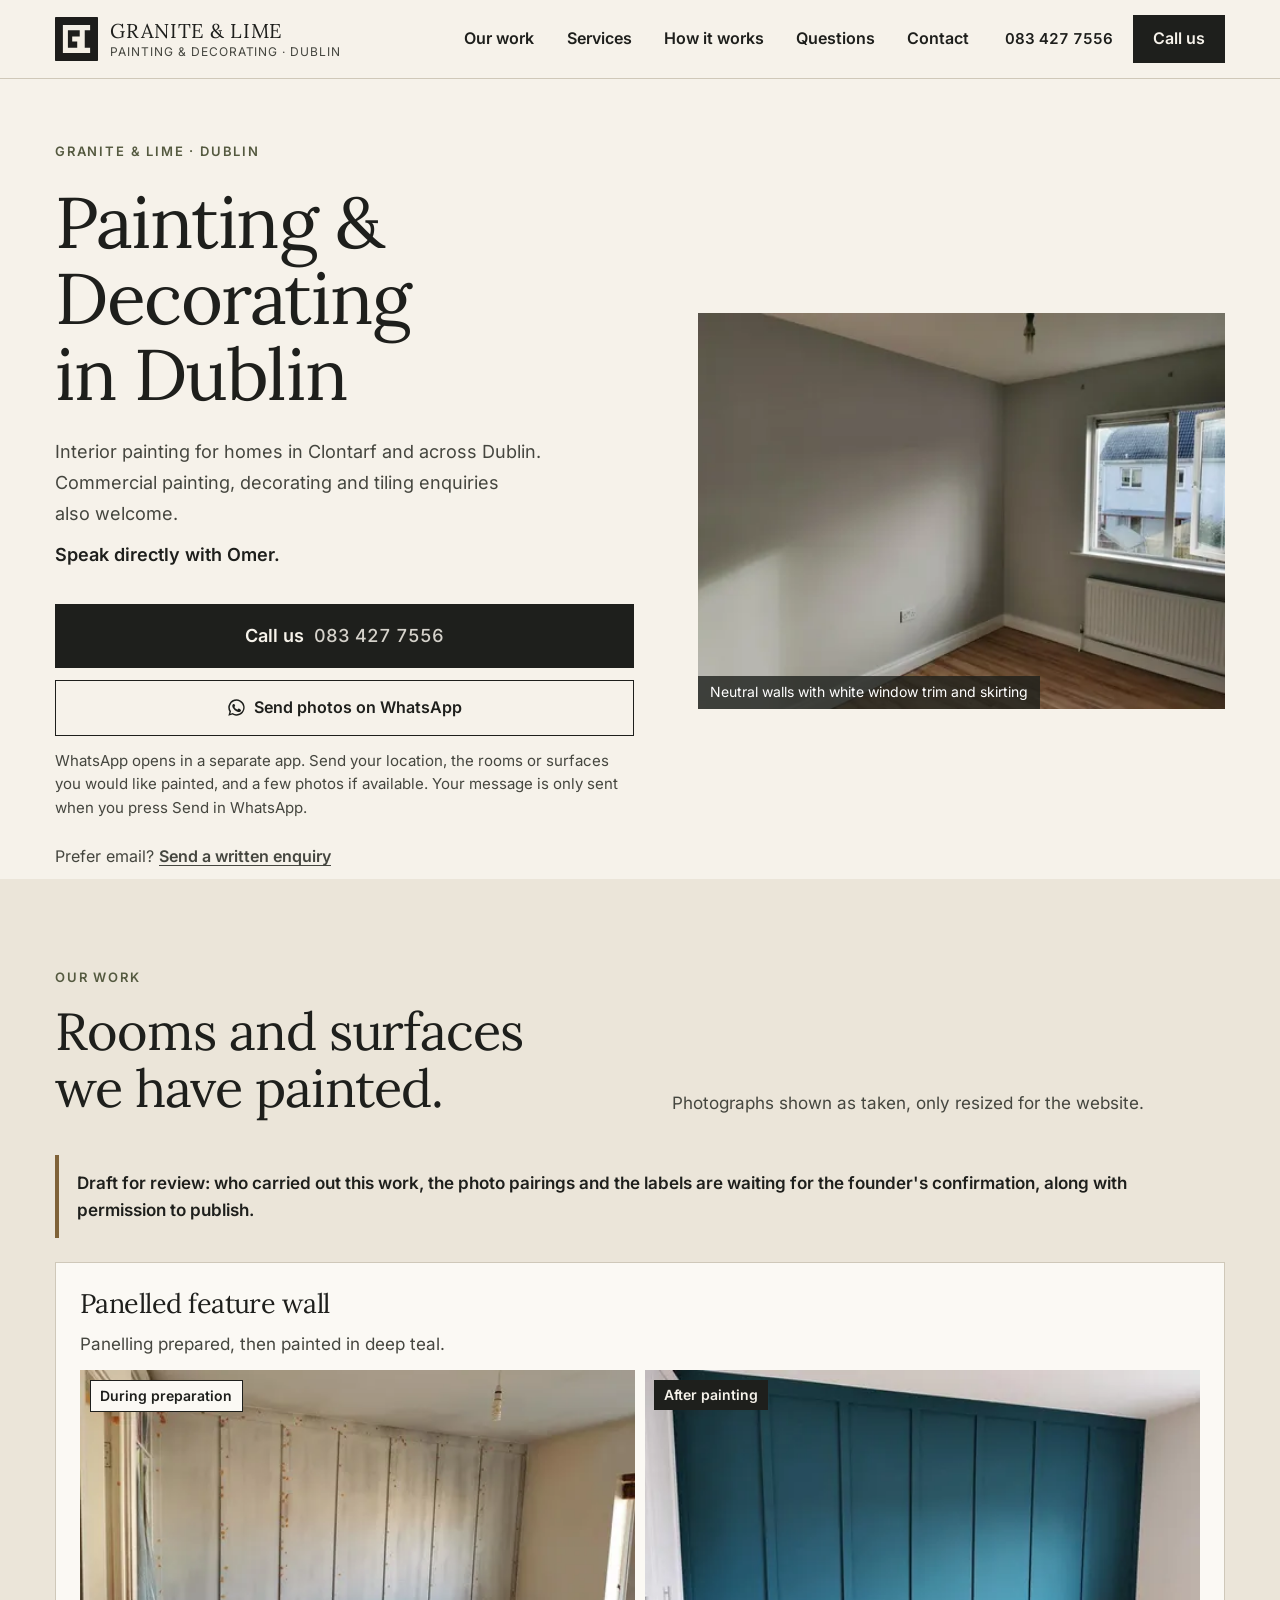
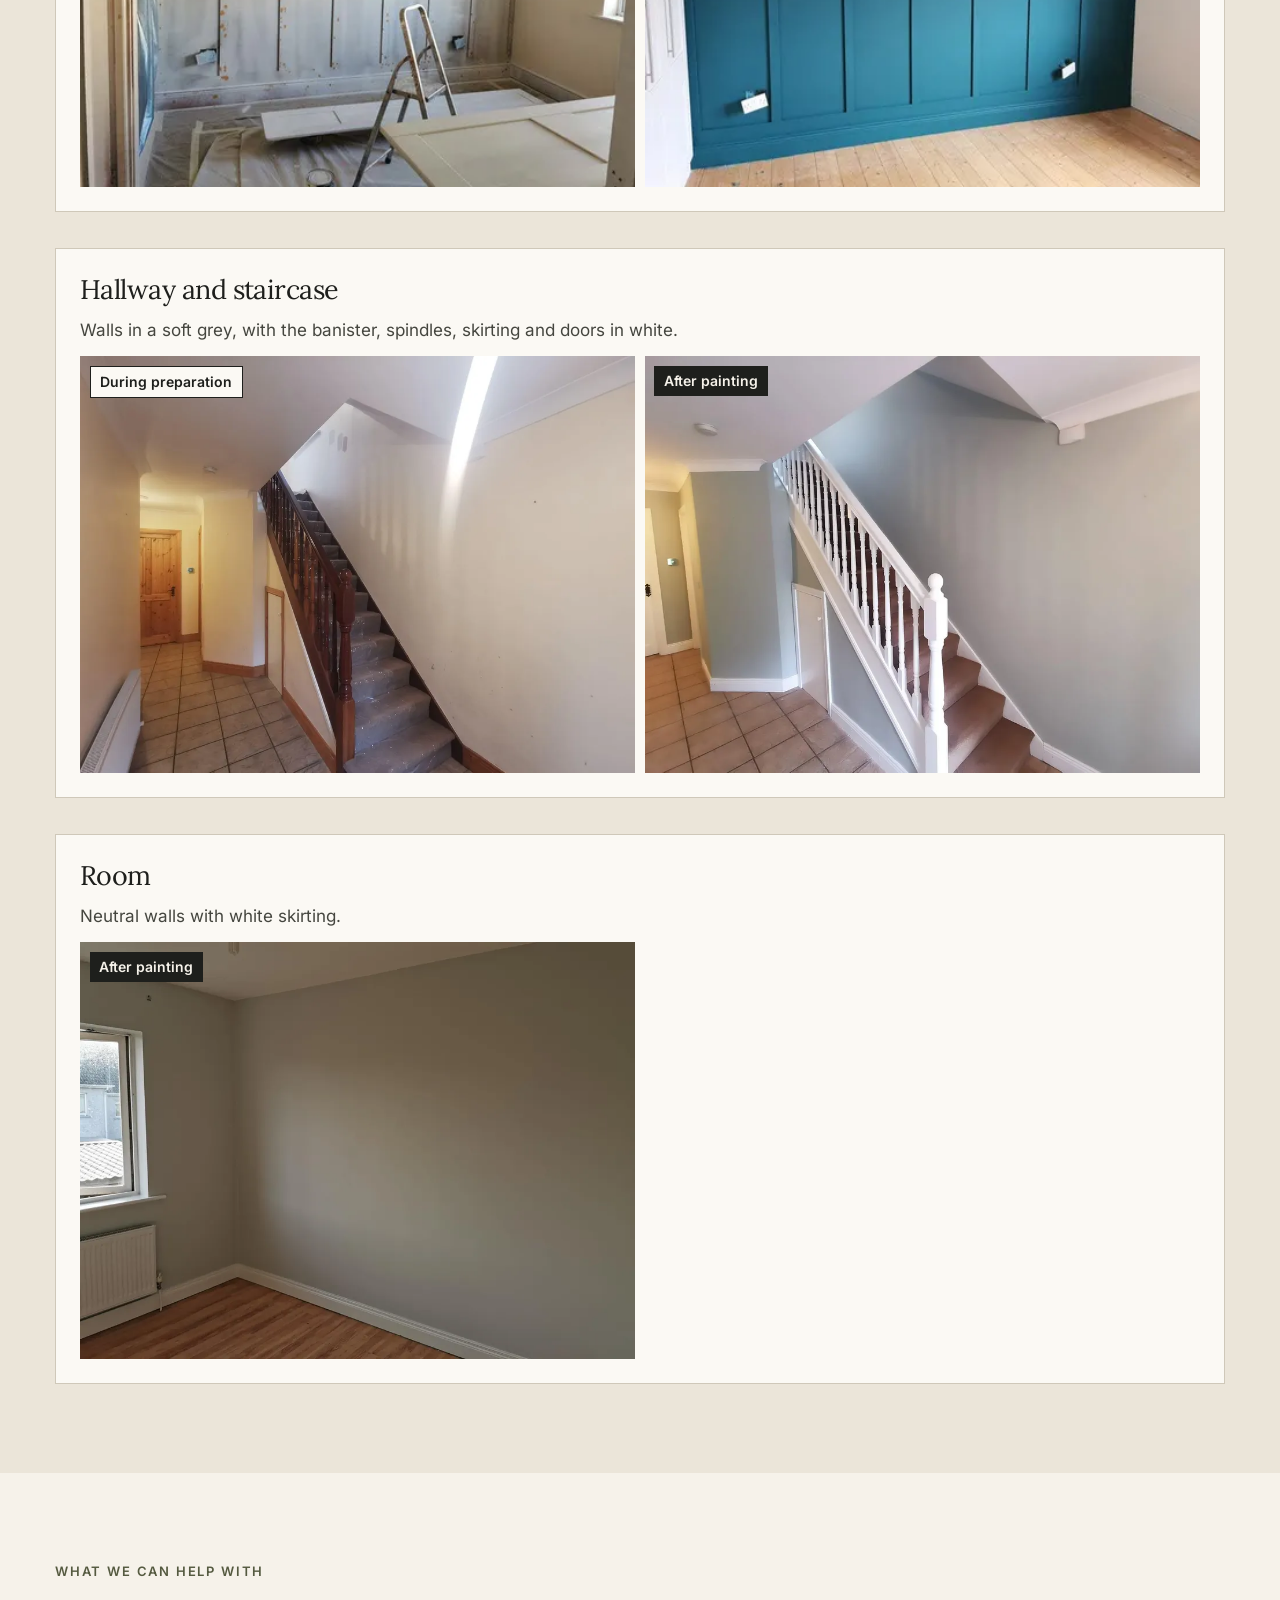
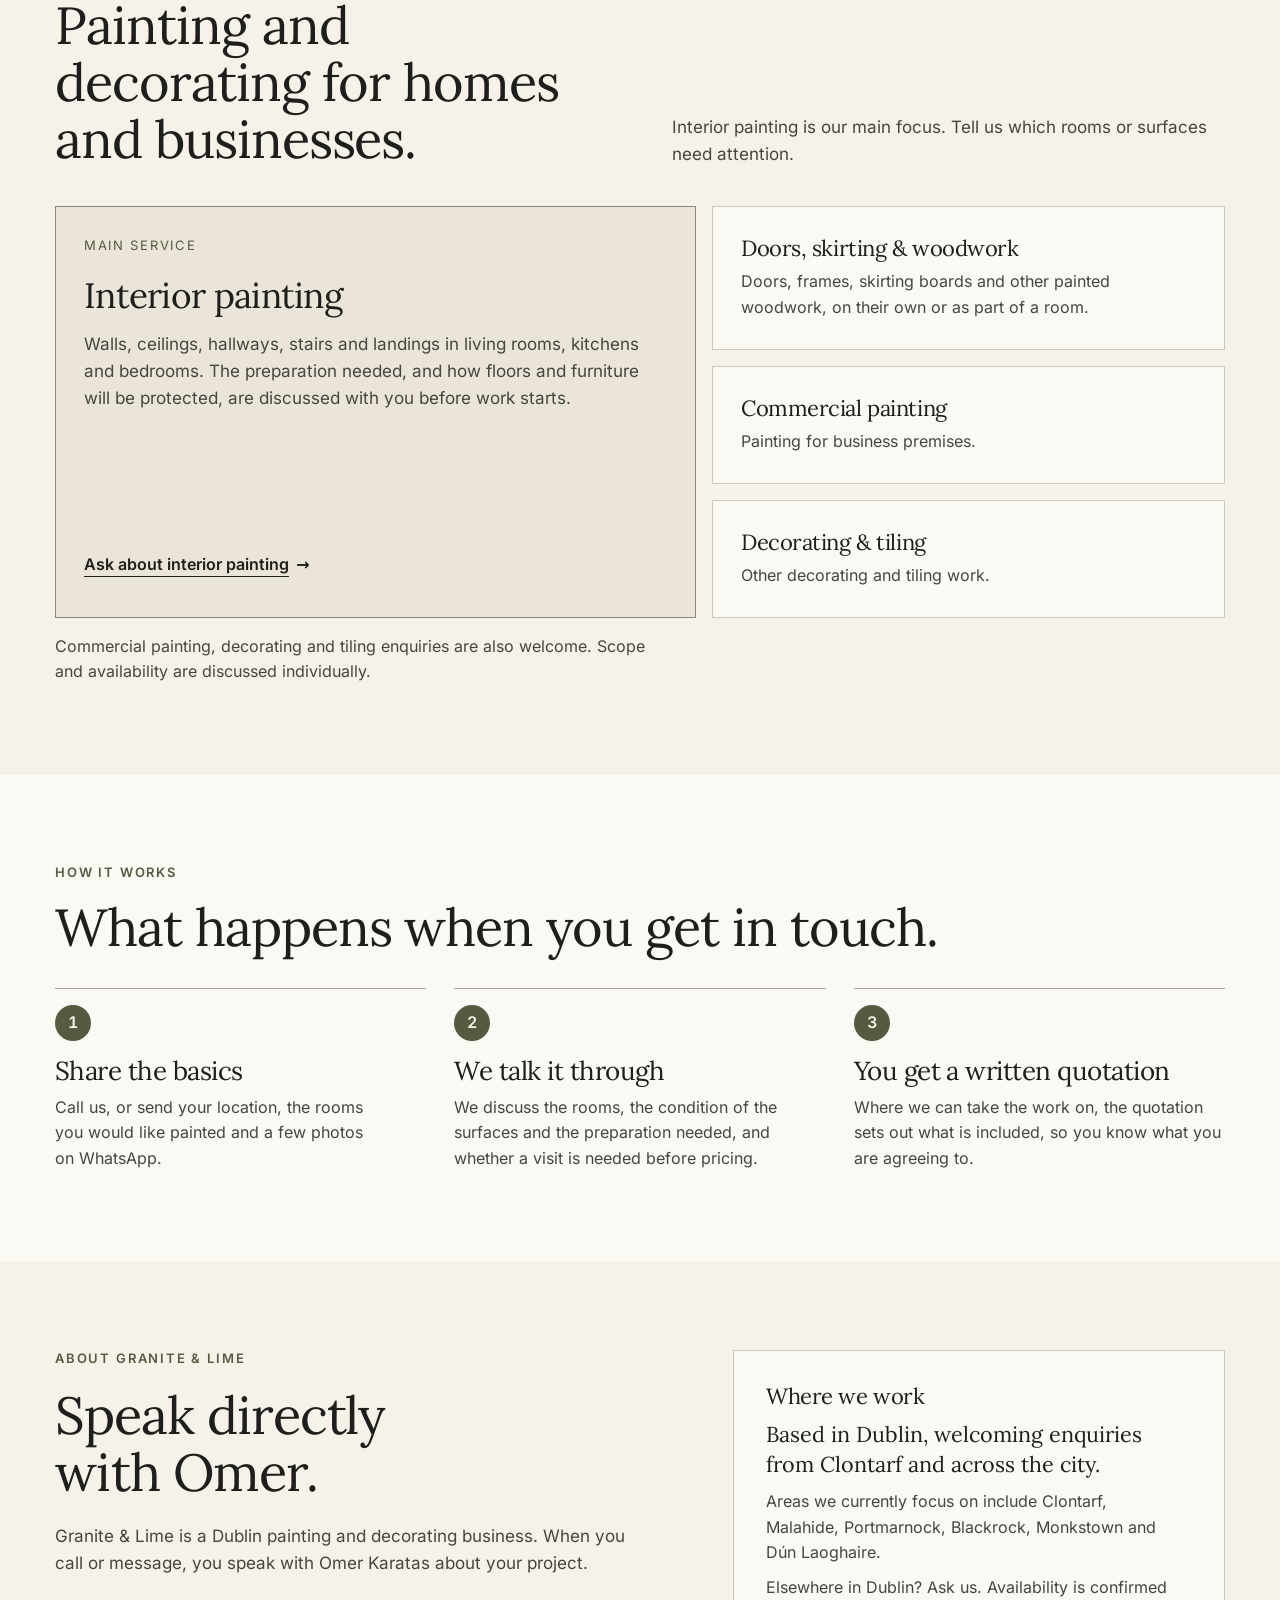
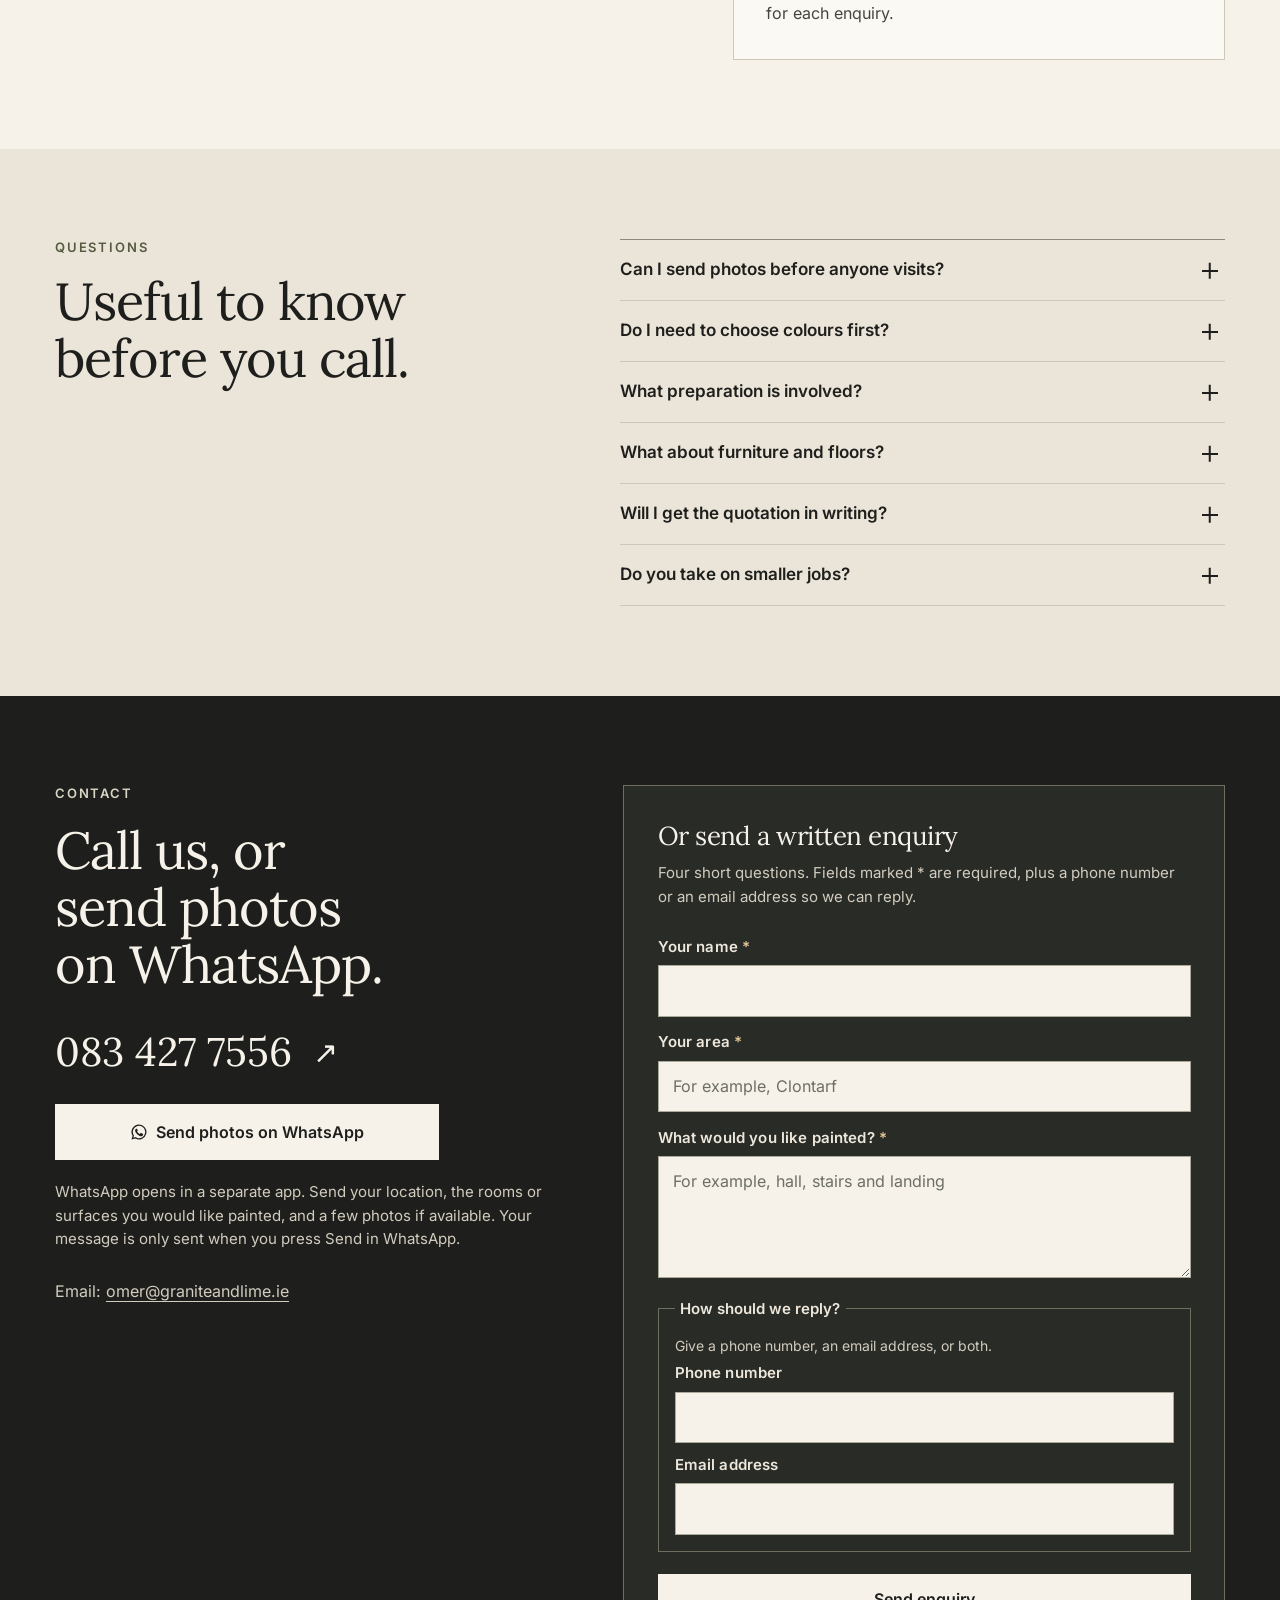
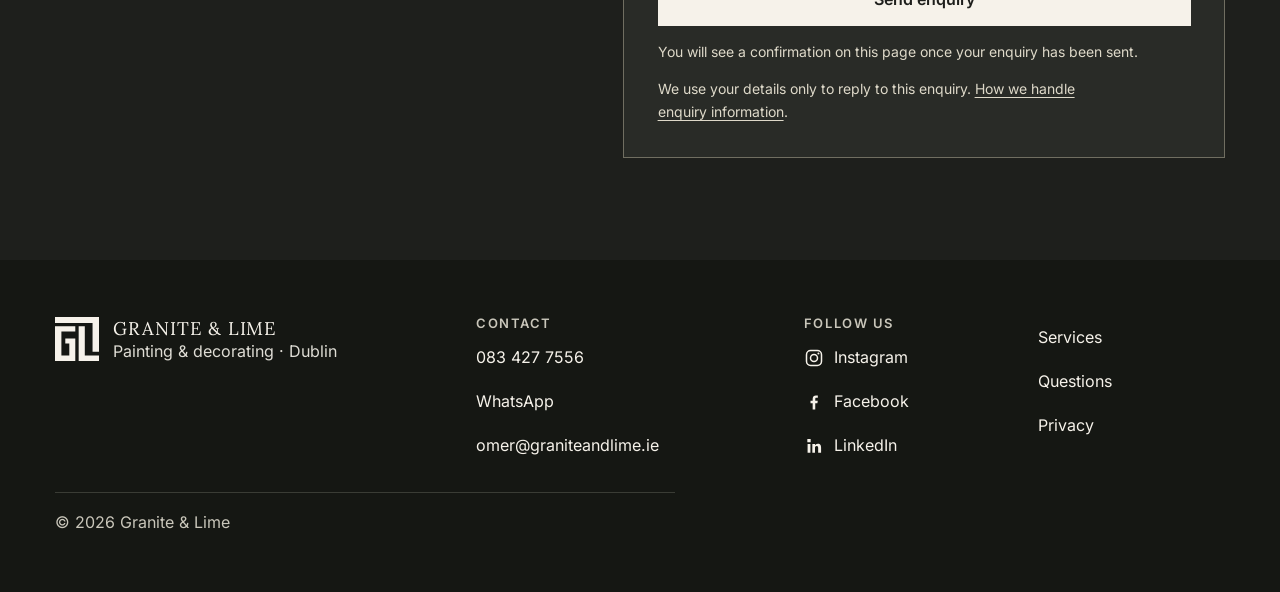
==== commit 84f67ea6: "GL-UX-V2 revision 3.1: phone single-column contact and FAQ, large-text and keyboard fixes, simpler h" ====
--- a/index.html
+++ b/index.html
@@ -22,7 +22,7 @@
   <link rel="icon" href="assets/favicon.svg" type="image/svg+xml">
   <link rel="preload" href="assets/fonts/lora-variable.woff2" as="font" type="font/woff2" crossorigin>
   <link rel="preload" href="assets/fonts/inter-400.woff2" as="font" type="font/woff2" crossorigin>
-  <link rel="stylesheet" href="styles.css?v=17">
+  <link rel="stylesheet" href="styles.css?v=19">
   <noscript><link rel="stylesheet" href="assets/noscript.css"></noscript>
   <script src="script.js?v=14" defer></script>
 
@@ -172,25 +172,20 @@
                 <figcaption><span class="work-tag">After painting</span></figcaption>
               </figure>
             </div>
-            <figure class="work-photo">
-                <picture>
-                  <source type="image/webp" srcset="assets/projects/1cceff0b-2230-48c7-a171-efa57ae5f671-480.webp 480w, assets/projects/1cceff0b-2230-48c7-a171-efa57ae5f671-960.webp 960w" sizes="(max-width: 37.5rem) calc(100vw - 2.5rem), (max-width: 53.125rem) 45vw, 40vw">
-                  <img src="assets/projects/1cceff0b-2230-48c7-a171-efa57ae5f671-960.jpg" srcset="assets/projects/1cceff0b-2230-48c7-a171-efa57ae5f671-480.jpg 480w, assets/projects/1cceff0b-2230-48c7-a171-efa57ae5f671-960.jpg 960w" sizes="(max-width: 37.5rem) calc(100vw - 2.5rem), (max-width: 53.125rem) 45vw, 40vw" width="960" height="720" alt="Ground-floor hallway after painting: grey walls, white doors, frames and skirting, white newel post at the foot of the stairs." loading="lazy" decoding="async">
-                </picture>
-                <figcaption><span class="work-tag">After painting</span></figcaption>
-              </figure>
           </article>
 
           <article class="work-group">
             <h3>Room</h3>
-            <p>Light neutral walls with white skirting. A second view of the room shown at the top of the page.</p>
-            <figure class="work-photo">
+            <p>Neutral walls with white skirting.</p>
+            <div class="work-pair">
+              <figure class="work-photo">
                 <picture>
                   <source type="image/webp" srcset="assets/projects/4cf47002-19b5-4dab-8f78-b4d372bad801-480.webp 480w, assets/projects/4cf47002-19b5-4dab-8f78-b4d372bad801-960.webp 960w" sizes="(max-width: 37.5rem) calc(100vw - 2.5rem), (max-width: 53.125rem) 45vw, 40vw">
                   <img src="assets/projects/4cf47002-19b5-4dab-8f78-b4d372bad801-960.jpg" srcset="assets/projects/4cf47002-19b5-4dab-8f78-b4d372bad801-480.jpg 480w, assets/projects/4cf47002-19b5-4dab-8f78-b4d372bad801-960.jpg 960w" sizes="(max-width: 37.5rem) calc(100vw - 2.5rem), (max-width: 53.125rem) 45vw, 40vw" width="960" height="720" alt="Room with light neutral walls and white skirting, a window and a radiator on the left." loading="lazy" decoding="async">
                 </picture>
                 <figcaption><span class="work-tag">After painting</span></figcaption>
               </figure>
+            </div>
           </article>
         </div>
       </div>
@@ -316,7 +311,7 @@
         <div class="contact-copy">
           <p class="eyebrow">Contact</p>
           <h2 id="contact-title">Call us, or send photos on WhatsApp.</h2>
-          <a class="contact-phone" href="tel:+353834277556" data-tel><span class="visually-hidden">Call us on </span>083 427 7556</a>
+          <a class="contact-phone" href="tel:+353834277556" data-tel><span class="visually-hidden">Call us on </span><span class="num-group">083 427</span> <span class="num-group">7556</span></a>
           <a class="button button-light button-wa" href="https://wa.me/353834277556" target="_blank" rel="noopener" data-whatsapp="enquiry">Send photos on WhatsApp<span class="visually-hidden"> (opens WhatsApp)</span></a>
           <p class="wa-help wa-help-dark">WhatsApp opens in a separate app. Send your location, the rooms or surfaces you would like painted, and a few photos if available. Your message is only sent when you press Send in WhatsApp.</p>
           <p class="contact-meta">Email: <a href="mailto:omer@graniteandlime.ie" data-mail>omer@graniteandlime.ie</a></p>
--- a/styles.css
+++ b/styles.css
@@ -307,7 +307,10 @@
 }
 @media (max-width: 37.5rem) {
   .cards { grid-template-columns: minmax(0, 1fr); }
-  .about-grid { grid-template-columns: minmax(0, 1fr); }
+  .about-grid, .faq-grid, .contact-grid { grid-template-columns: minmax(0, 1fr); }
+  .faq-grid, .contact-grid { gap: 1.5rem; }
+  .faq summary { font-size: 1.0625rem; }
+  .form { padding: 1.25rem 1rem; }
   .contact-copy .button-wa { max-width: none; }
 }
 
@@ -460,3 +463,48 @@
 .cards-note { grid-column: 1 / -1; color: var(--ink-2); font-size: var(--t-small); }
 .areas-main { font-size: clamp(1.15rem, 1.05rem + 0.4vw, 1.35rem); line-height: 1.4; }
 .lede-contact { margin-top: 0.75rem; font-size: var(--t-lede); font-weight: 600; color: var(--ink); }
+
+/* Revision 3 mobile corrections */
+/* The number stays on one line at normal phone sizes (checked at 320 and 390 px). If text is enlarged until it
+   cannot fit, it breaks only between digit groups instead of pushing the page sideways. */
+.contact-phone { flex-wrap: wrap; column-gap: 0.28em; max-width: 100%; }
+.num-group { white-space: nowrap; }
+@media (max-width: 22.5rem) { .contact-phone { font-size: 1.875rem; } }
+.button-call { flex-wrap: wrap; row-gap: 0.1rem; }
+.brand { min-width: 0; }
+.brand-name { white-space: normal !important; overflow-wrap: anywhere; }
+.contact-copy > *, .hero-copy > * { max-width: 100%; }
+.contact-meta a { overflow-wrap: anywhere; }
+/* Gallery: every group full width; pairs side by side; a single photo takes one pair-cell. */
+.work-groups { grid-template-columns: minmax(0, 1fr); }
+.work-group:first-child { grid-column: auto; }
+/* Only affects text enlarged far beyond normal: a word wider than the screen breaks instead of scrolling sideways. */
+h1, h2, h3 { overflow-wrap: anywhere; hyphens: auto; }
+.button { max-width: 100%; overflow-wrap: anywhere; }
+@media (max-width: 37.5rem) { .brand { flex: 0 1 auto; } .brand-copy { min-width: 0; } }
+.footer-brand { min-width: 0; } .footer-brand p { min-width: 0; overflow-wrap: anywhere; }
+/* Large text on small phones: keep side margins fixed so enlarged text gets the full width, and when a column is
+   narrow relative to its text size, drop the decorative WhatsApp icon and let headings grow a little less. */
+@media (max-width: 37.5rem) { :root { --gutter: 21px; } .form { padding: 1.25rem 16px; } .contact-choice { padding-inline: 12px; } }
+.hero-copy, .contact-copy, .form, .faq { container-type: inline-size; }
+@container (max-width: 17em) {
+  .button-wa::before { display: none; }
+  .button { padding-inline: 0.6rem; }
+  h1 { font-size: 1.4em; }
+  h2, .contact-phone { font-size: 1.35em; }
+}
+.section-head > div, .card, .work-group, .about-copy, .areas-box, .steps, .faq-grid > div:first-child { container-type: inline-size; }
+@container (max-width: 17em) {
+  .hero h1 { font-size: 1.4em; }
+  .section-head h2, .card h3, .card-lead h3, .work-group h3, .about-copy h2, .areas-box h3, .step h3, .faq-grid h2 { font-size: 1.3em; }
+}
+@media (max-width: 37.5rem) { .card, .work-group, .areas-box { padding: 20px; } }
+@container (max-width: 17em) { .card:not(.card-lead) h3 { font-size: 1.3em; } }
+@container (max-width: 12em) { .card:not(.card-lead) h3 { font-size: 1.15em; } }
+@container (max-width: 17em) { .contact-phone::after { display: none; } }
+.button-detail { white-space: nowrap; }
+/* Very large text: keep the sticky header to one row (logo + Menu) so it does not take over the screen. */
+.header-inner { container-type: inline-size; container-name: header; }
+@container header (max-width: 15em) { .brand-copy { display: none; } .menu-button { margin-left: auto; } }
+/* When focus moves to a field (e.g. after a validation error), keep its label visible below the sticky header. */
+.field input, .field textarea { scroll-margin-top: calc(var(--header-h) + 2.75rem); }
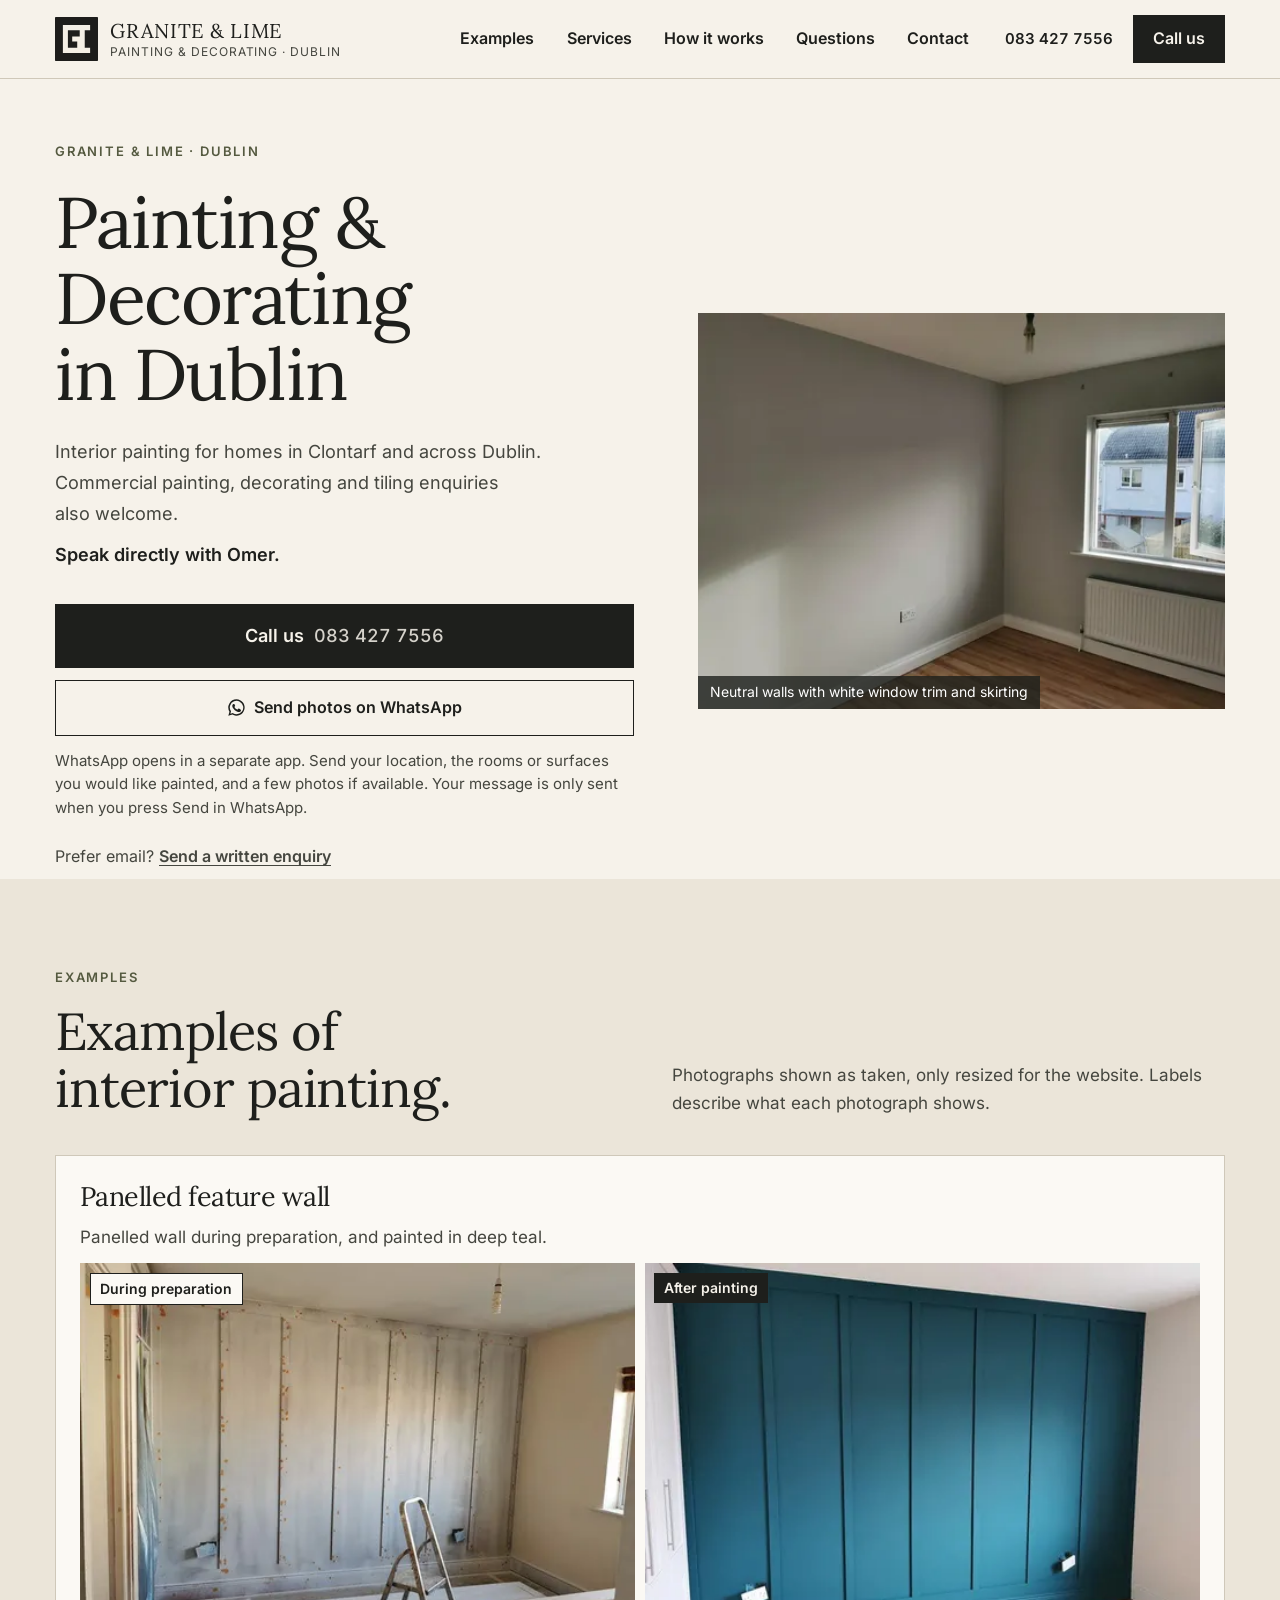
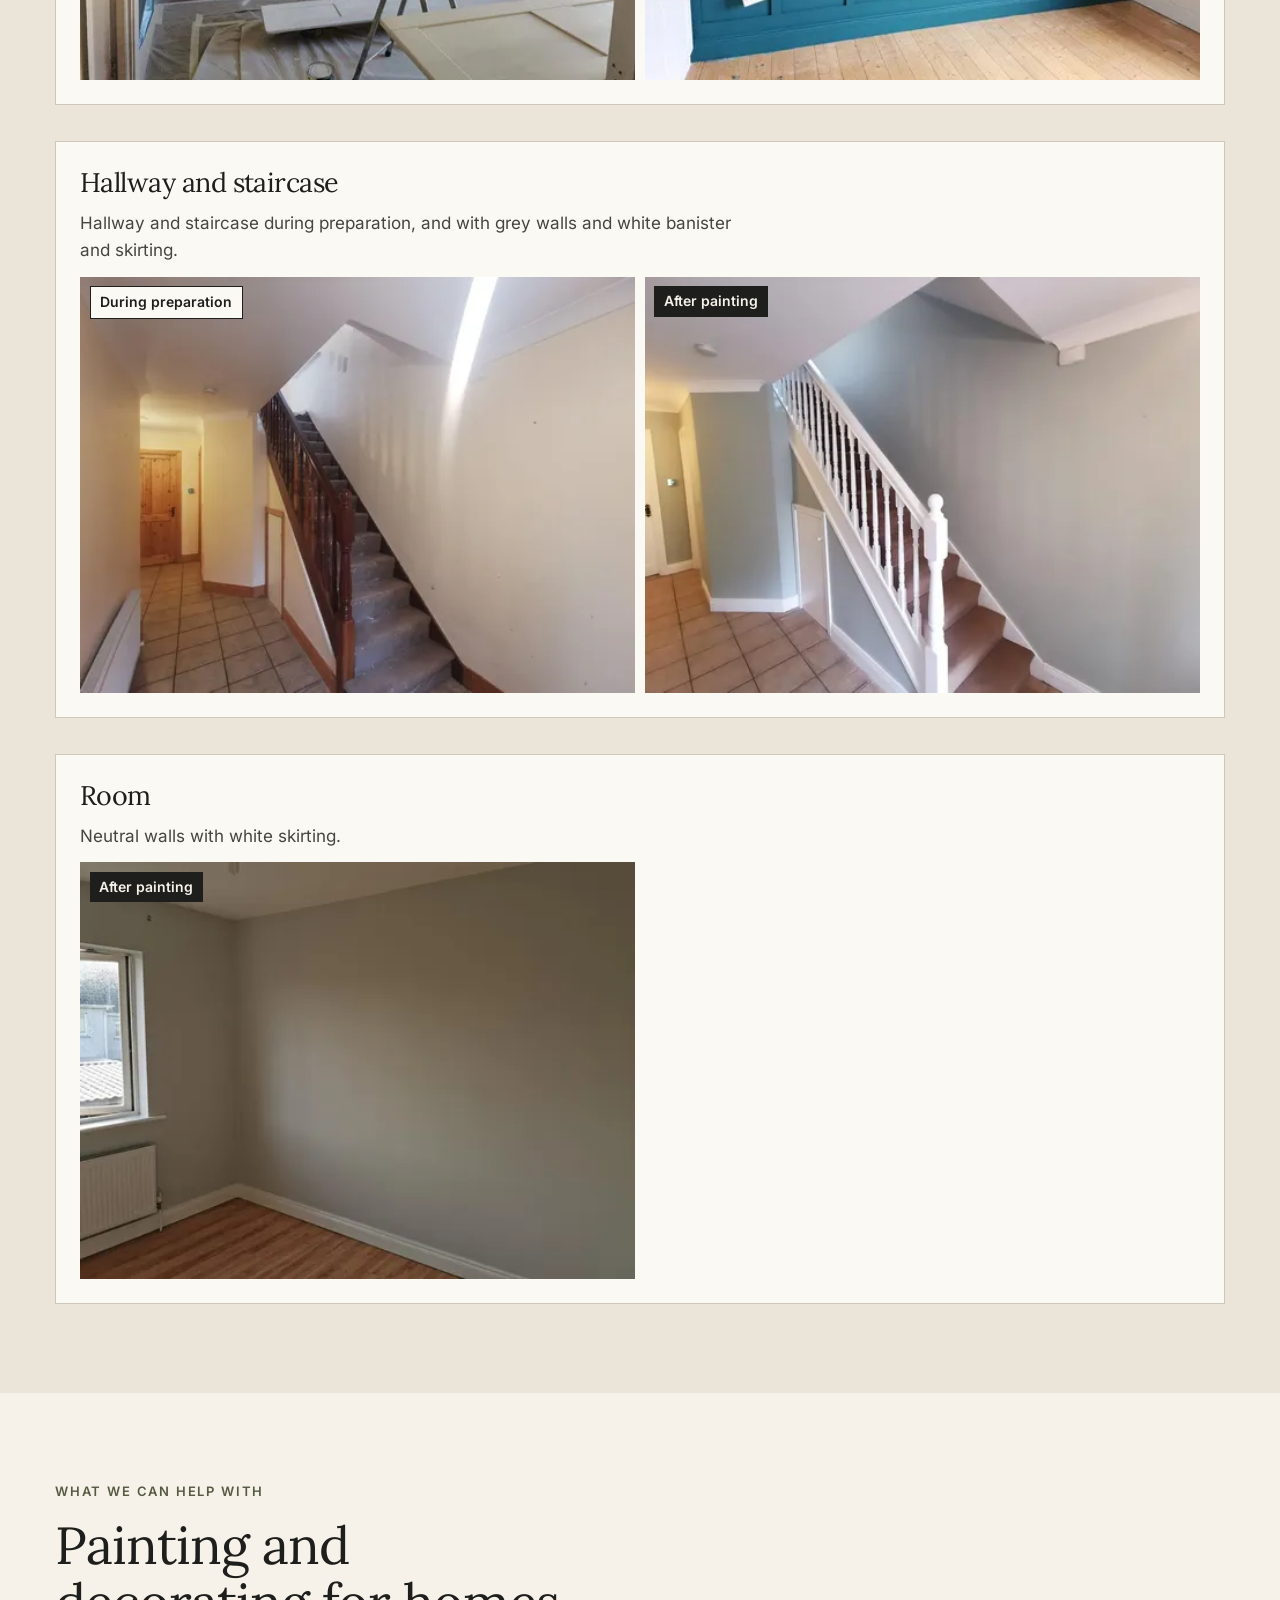
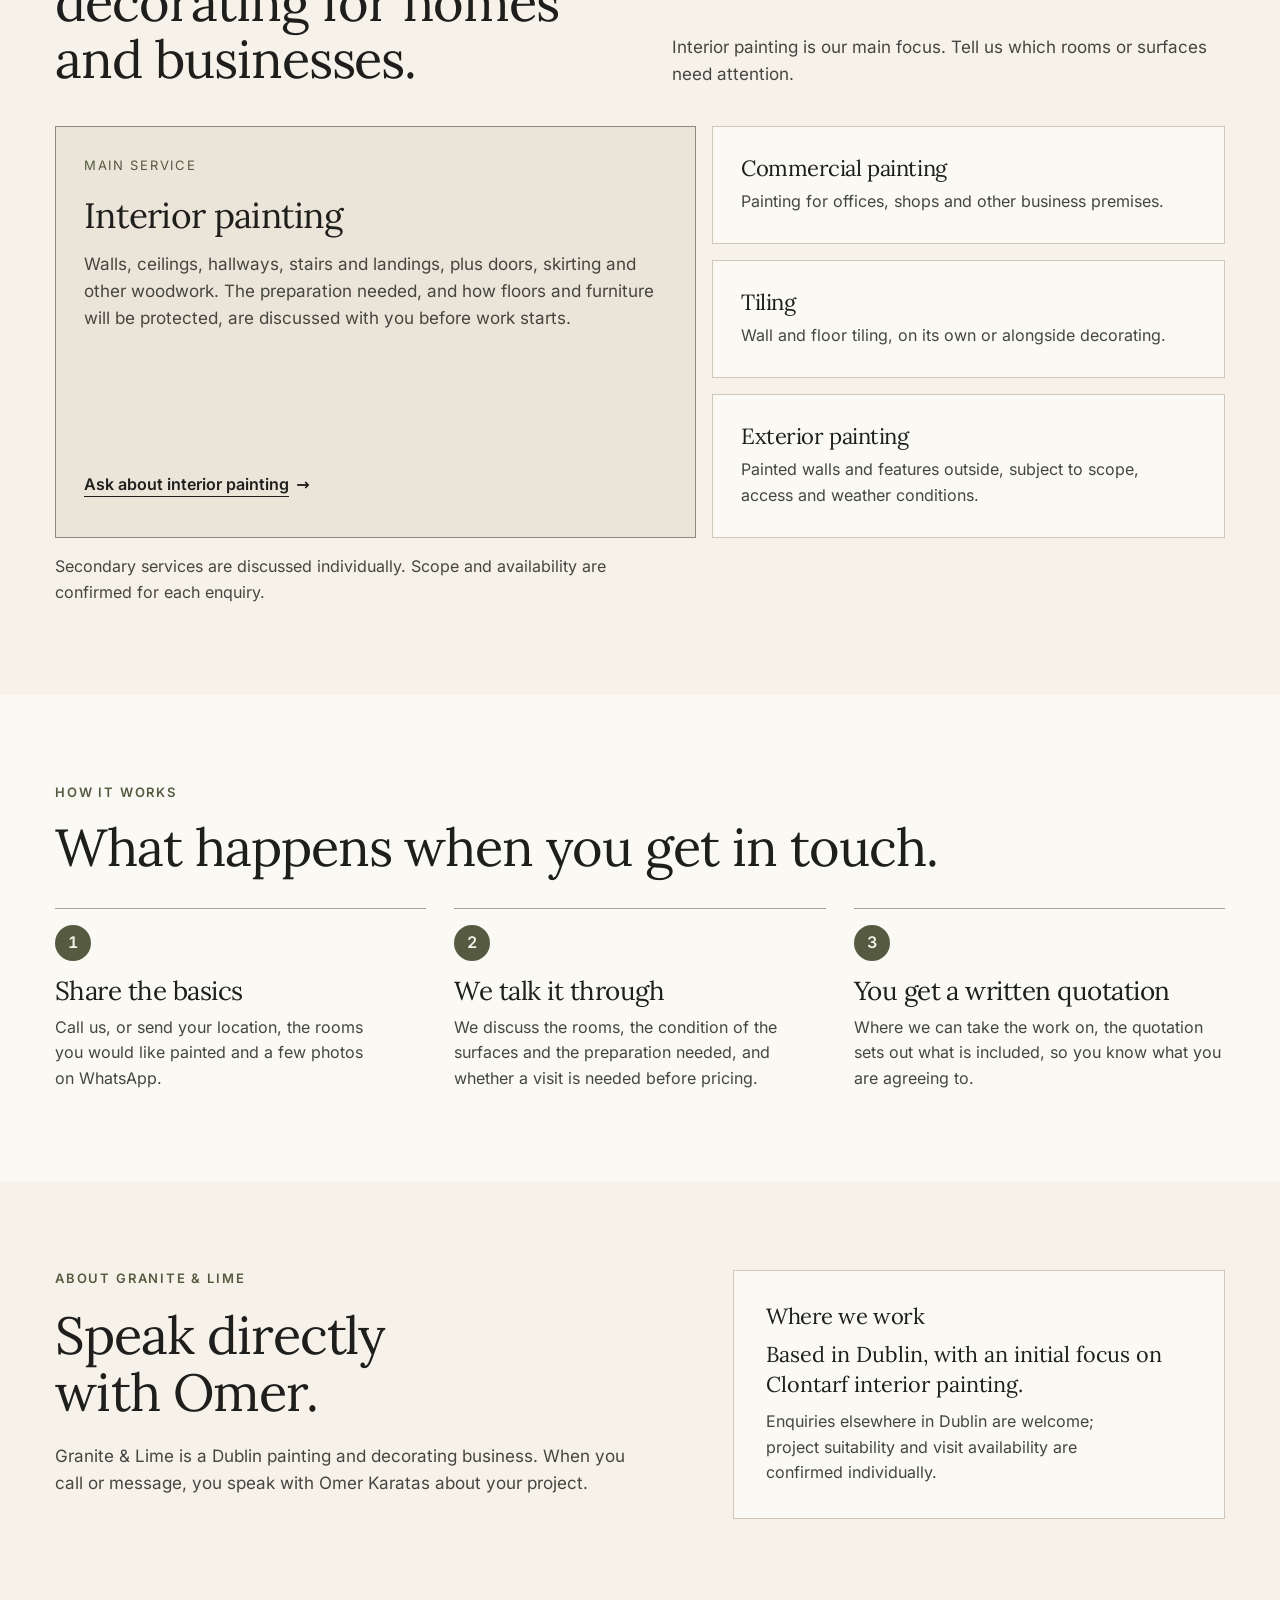
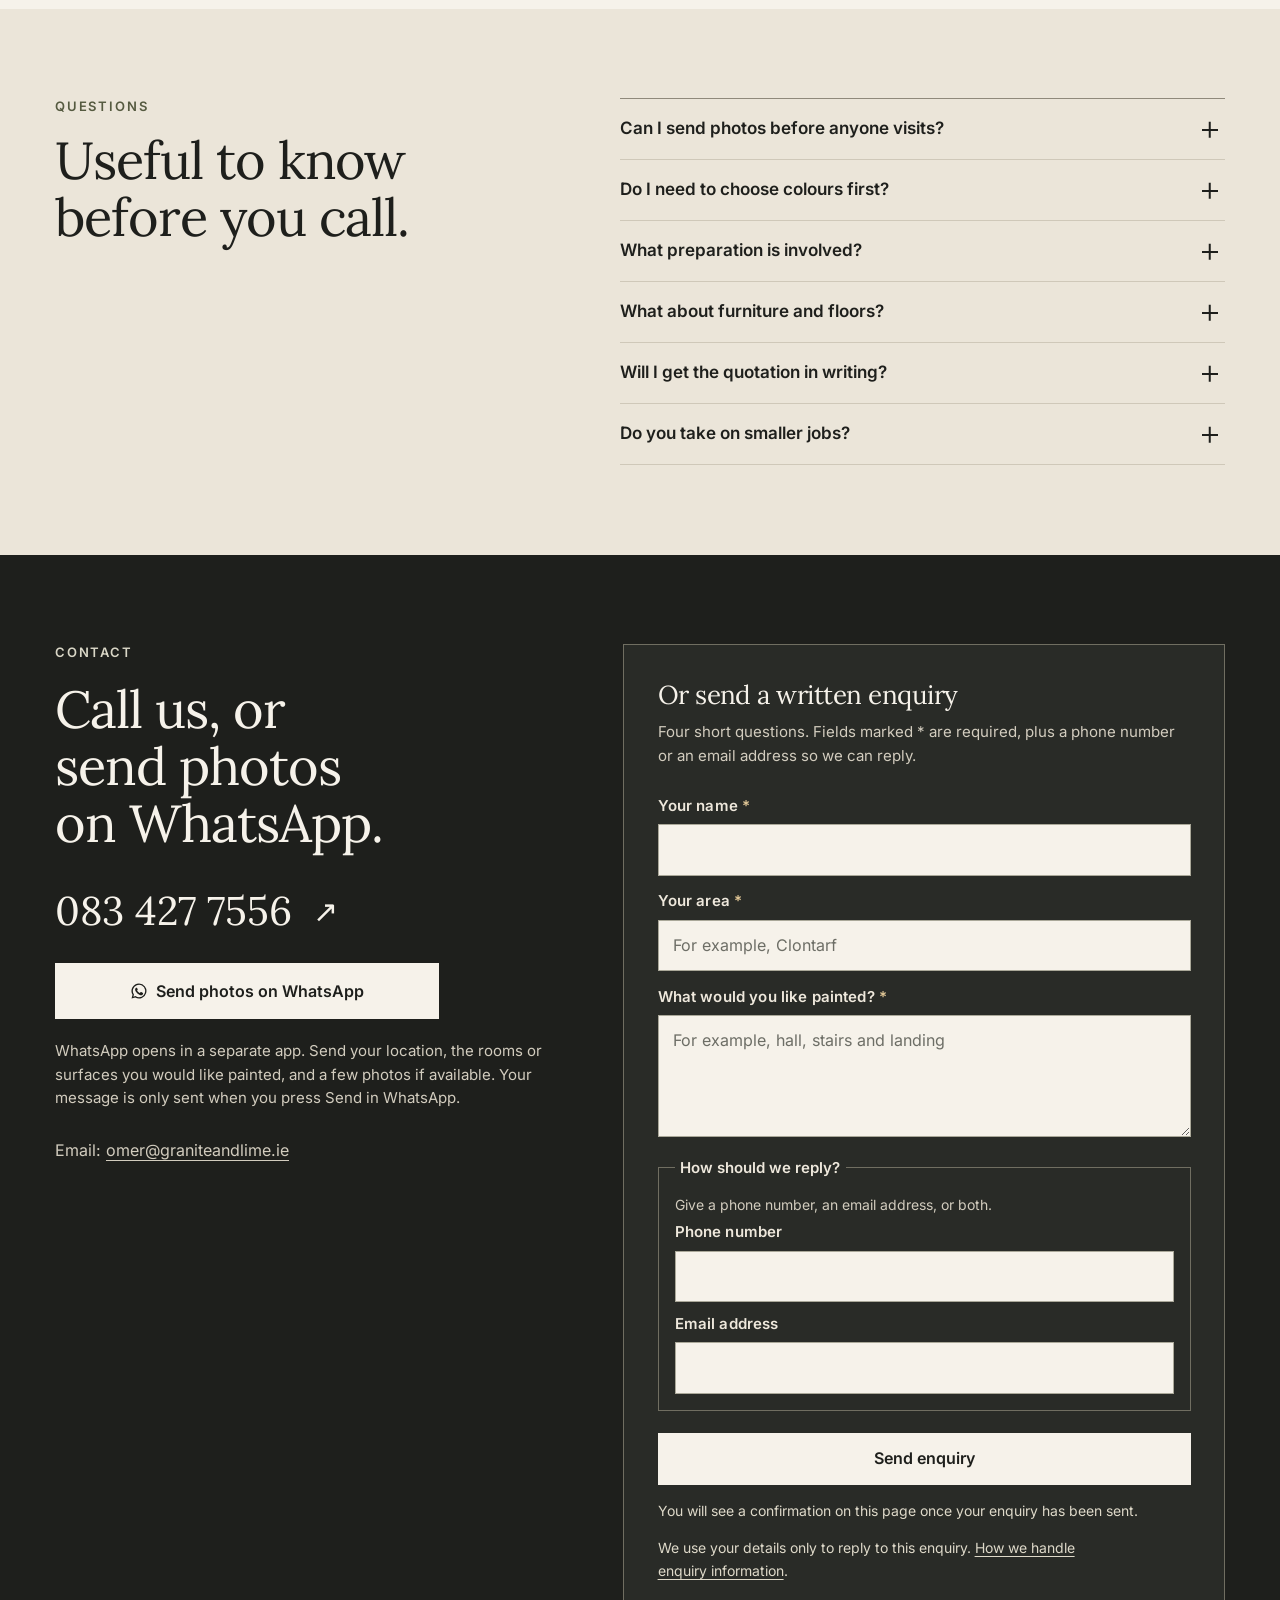
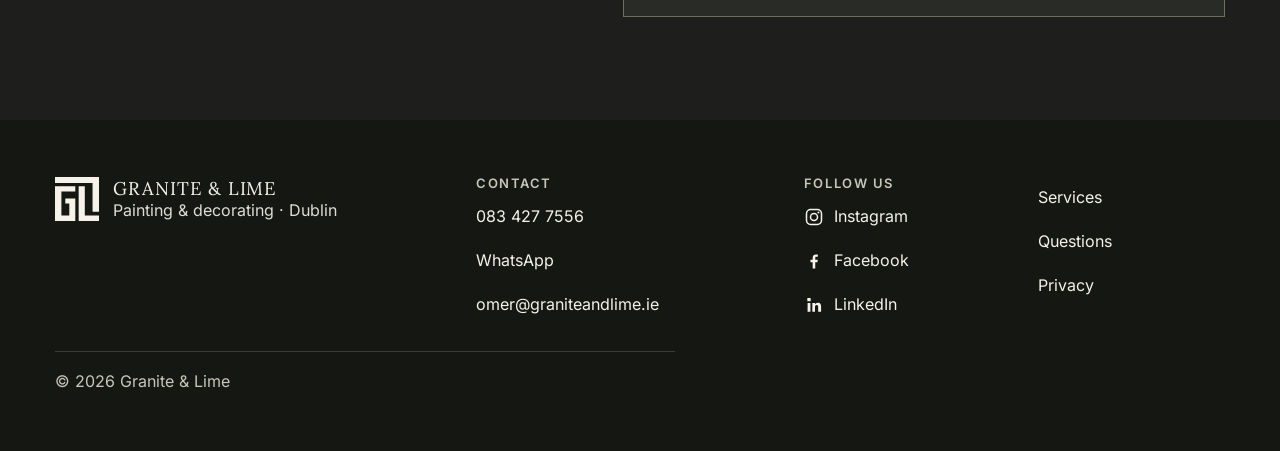
==== commit 8341160a: "GL-UX-V2 revision 4: services, CCO area text, neutral gallery headings, no site-visit promise, priva" ====
--- a/index.html
+++ b/index.html
@@ -22,9 +22,9 @@
   <link rel="icon" href="assets/favicon.svg" type="image/svg+xml">
   <link rel="preload" href="assets/fonts/lora-variable.woff2" as="font" type="font/woff2" crossorigin>
   <link rel="preload" href="assets/fonts/inter-400.woff2" as="font" type="font/woff2" crossorigin>
-  <link rel="stylesheet" href="styles.css?v=19">
+  <link rel="stylesheet" href="styles.css?v=20">
   <noscript><link rel="stylesheet" href="assets/noscript.css"></noscript>
-  <script src="script.js?v=14" defer></script>
+  <script src="script.js?v=15" defer></script>
 
   <!-- Structured data: verified details only (name, phone, email, Dublin, public social profiles checked 27 Oct 2026).
        No street address, opening hours, ratings or review counts: none are verified for the website. -->
@@ -68,7 +68,7 @@
       </button>
 
       <nav class="primary-nav" id="primary-nav" aria-label="Main">
-        <a href="#work">Our work</a>
+        <a href="#work">Examples</a>
         <a href="#services">Services</a>
         <a href="#process">How it works</a>
         <a href="#faq">Questions</a>
@@ -124,17 +124,18 @@
       <div class="shell">
         <div class="section-head">
           <div>
-            <p class="eyebrow">Our work</p>
-            <h2 id="work-title">Rooms and surfaces we have painted.</h2>
-          </div>
-          <p class="section-intro">Photographs shown as taken, only resized for the website.</p>
-        </div>
-        <p class="draft-note">Draft for review: who carried out this work, the photo pairings and the labels are waiting for the founder's confirmation, along with permission to publish.</p>
+            <p class="eyebrow">Examples</p>
+            <h2 id="work-title">Examples of interior painting.</h2>
+          </div>
+          <p class="section-intro">Photographs shown as taken, only resized for the website. Labels describe what each photograph shows.</p>
+        </div>
+        <!-- PUBLICATION BLOCKER (internal, not shown on the page): attribution, Granite & Lime / Omer's role, photographer and
+             property permission, and the pairings are NOT confirmed. See PHOTOS.md. Do not publish this section until confirmed. -->
 
         <div class="work-groups">
           <article class="work-group">
             <h3>Panelled feature wall</h3>
-            <p>Panelling prepared, then painted in deep teal.</p>
+            <p>Panelled wall during preparation, and painted in deep teal.</p>
             <div class="work-pair">
               <figure class="work-photo">
                 <picture>
@@ -155,7 +156,7 @@
 
           <article class="work-group">
             <h3>Hallway and staircase</h3>
-            <p>Walls in a soft grey, with the banister, spindles, skirting and doors in white.</p>
+            <p>Hallway and staircase during preparation, and with grey walls and white banister and skirting.</p>
             <div class="work-pair">
               <figure class="work-photo">
                 <picture>
@@ -206,22 +207,22 @@
           <article class="card card-lead">
             <p class="card-num">Main service</p>
             <h3>Interior painting</h3>
-            <p>Walls, ceilings, hallways, stairs and landings in living rooms, kitchens and bedrooms. The preparation needed, and how floors and furniture will be protected, are discussed with you before work starts.</p>
+            <p>Walls, ceilings, hallways, stairs and landings, plus doors, skirting and other woodwork. The preparation needed, and how floors and furniture will be protected, are discussed with you before work starts.</p>
             <a class="text-link" href="#contact">Ask about interior painting</a>
-          </article>
-          <article class="card">
-            <h3>Doors, skirting &amp; woodwork</h3>
-            <p>Doors, frames, skirting boards and other painted woodwork, on their own or as part of a room.</p>
           </article>
           <article class="card">
             <h3>Commercial painting</h3>
-            <p>Painting for business premises.</p>
+            <p>Painting for offices, shops and other business premises.</p>
           </article>
           <article class="card">
-            <h3>Decorating &amp; tiling</h3>
-            <p>Other decorating and tiling work.</p>
-          </article>
-          <p class="cards-note">Commercial painting, decorating and tiling enquiries are also welcome. Scope and availability are discussed individually.</p>
+            <h3>Tiling</h3>
+            <p>Wall and floor tiling, on its own or alongside decorating.</p>
+          </article>
+          <article class="card">
+            <h3>Exterior painting</h3>
+            <p>Painted walls and features outside, subject to scope, access and weather conditions.</p>
+          </article>
+          <p class="cards-note">Secondary services are discussed individually. Scope and availability are confirmed for each enquiry.</p>
         </div>
       </div>
     </section>
@@ -251,8 +252,7 @@
       </div>
     </section>
 
-    <!-- 5. ABOUT + AREAS. Areas are where enquiries are welcome, not offices or completed-project locations.
-         FOUNDER TO CONFIRM: area list and availability (CCO grouping; COO capacity confirmation pending). -->
+    <!-- 5. ABOUT + AREAS. Area wording supplied by CCO (GL-UX-V2 revision 4), approved for the draft by Mr Karatas. -->
     <section class="section about" id="about" aria-labelledby="about-title">
       <div class="shell about-grid">
         <div class="about-copy">
@@ -262,9 +262,8 @@
         </div>
         <div class="areas-box" id="areas">
           <h3>Where we work</h3>
-          <p class="areas-main">Based in Dublin, welcoming enquiries from Clontarf and across the city.</p>
-          <p class="areas-also">Areas we currently focus on include Clontarf, Malahide, Portmarnock, Blackrock, Monkstown and Dún Laoghaire.</p>
-          <p class="areas-note">Elsewhere in Dublin? Ask us. Availability is confirmed for each enquiry.</p>
+          <p class="areas-main">Based in Dublin, with an initial focus on Clontarf interior painting.</p>
+          <p class="areas-note">Enquiries elsewhere in Dublin are welcome; project suitability and visit availability are confirmed individually.</p>
         </div>
       </div>
     </section>
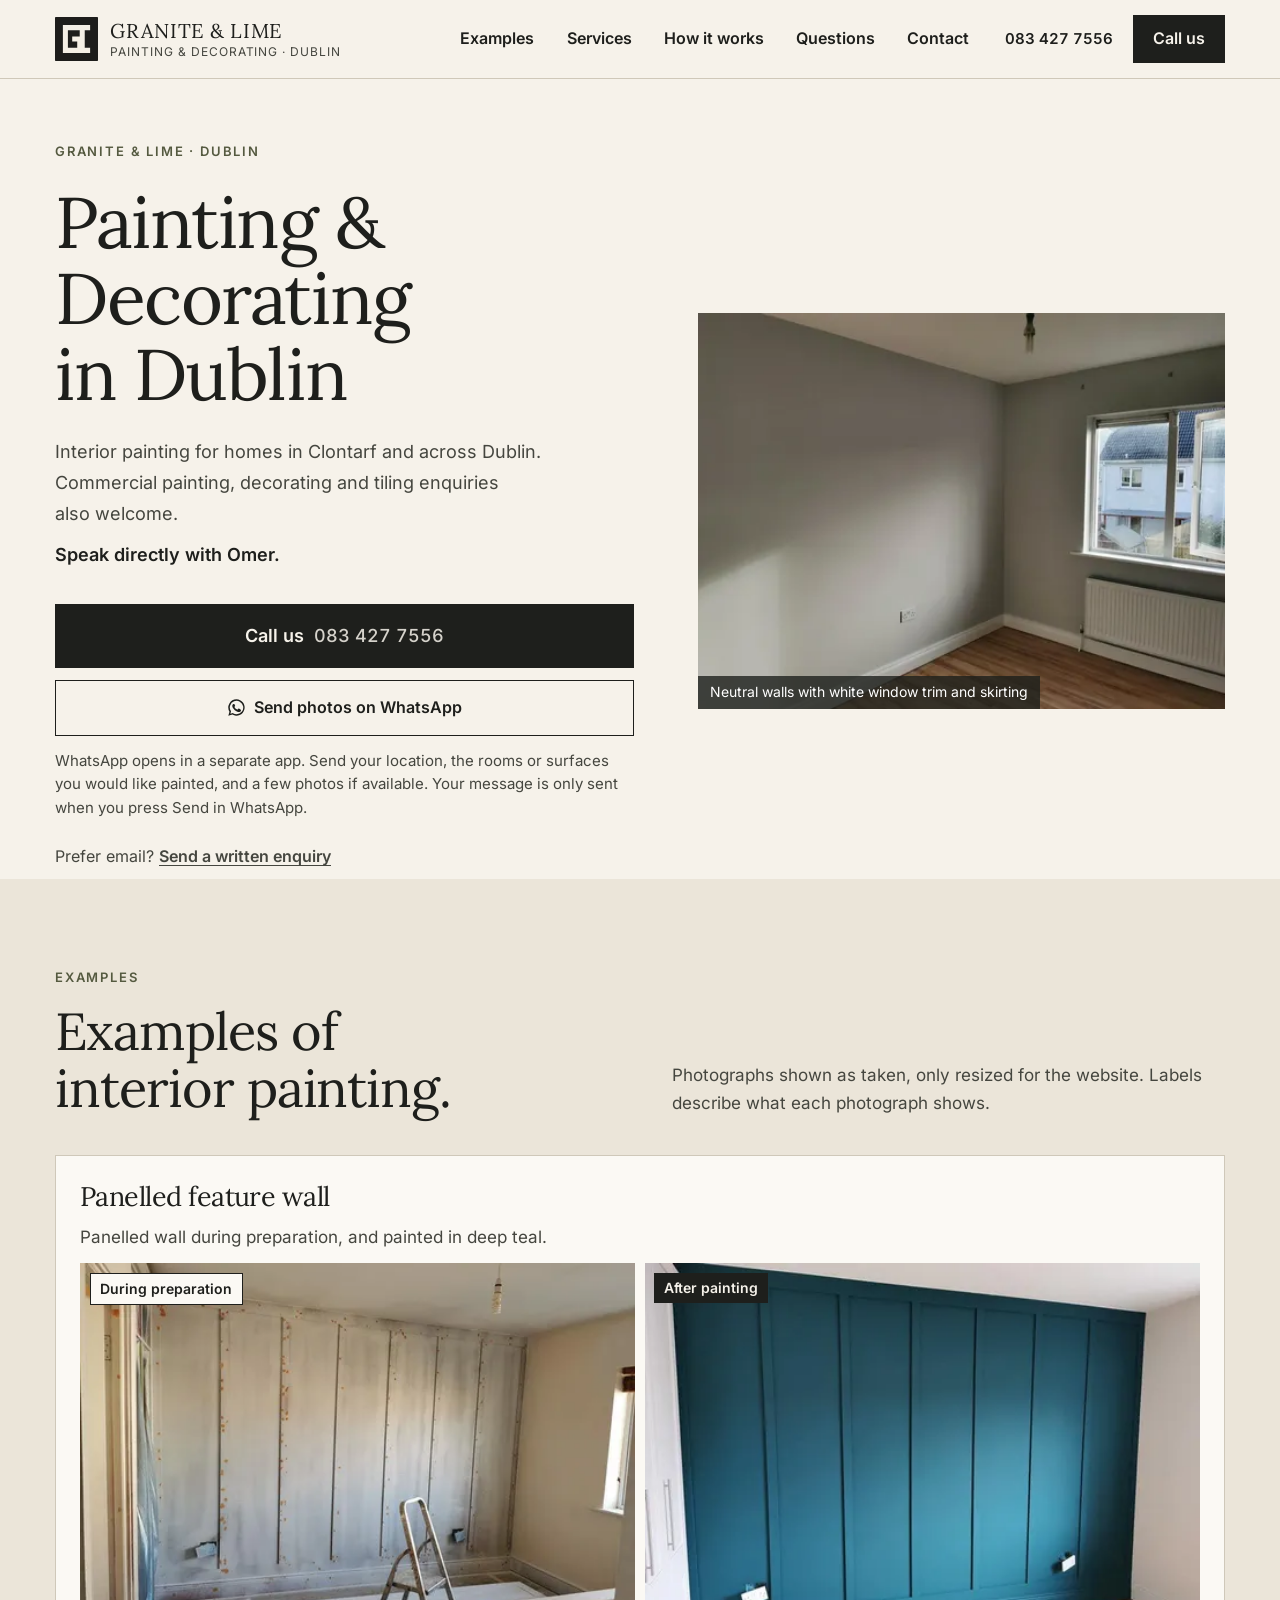
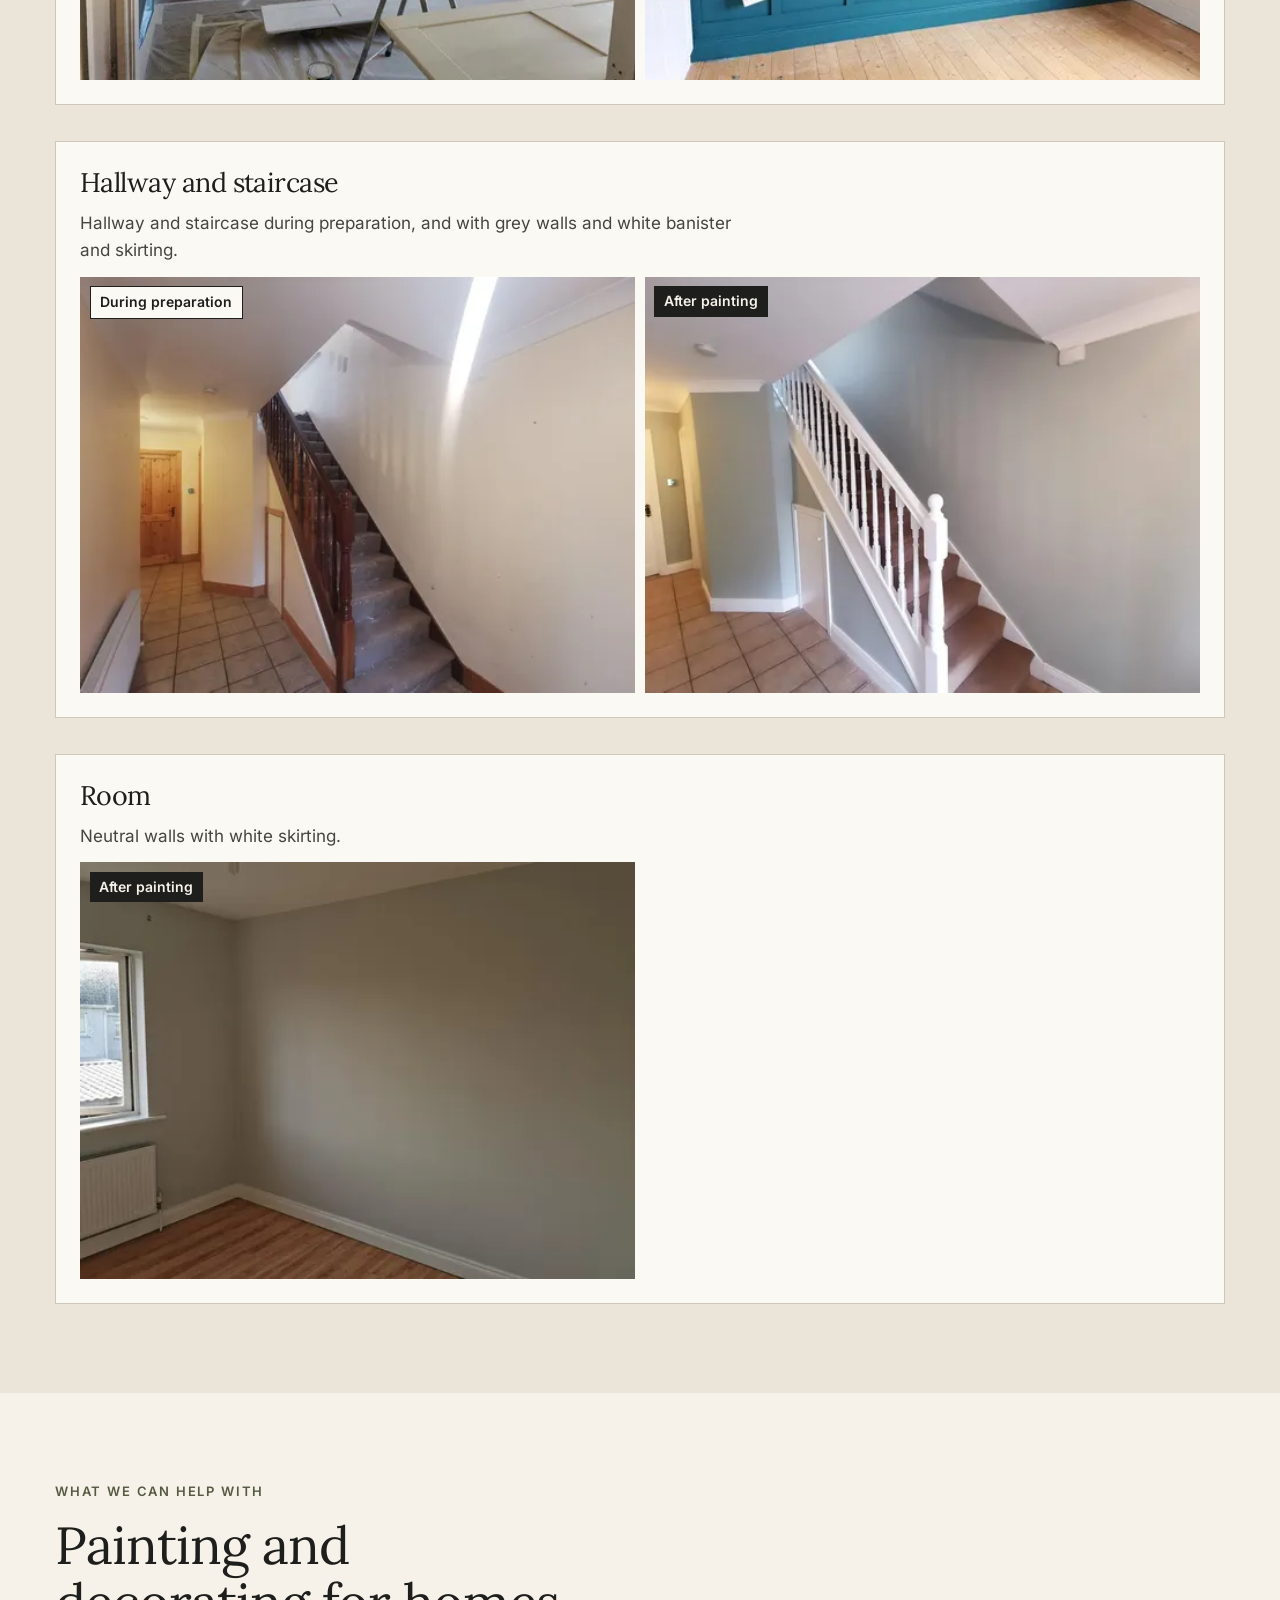
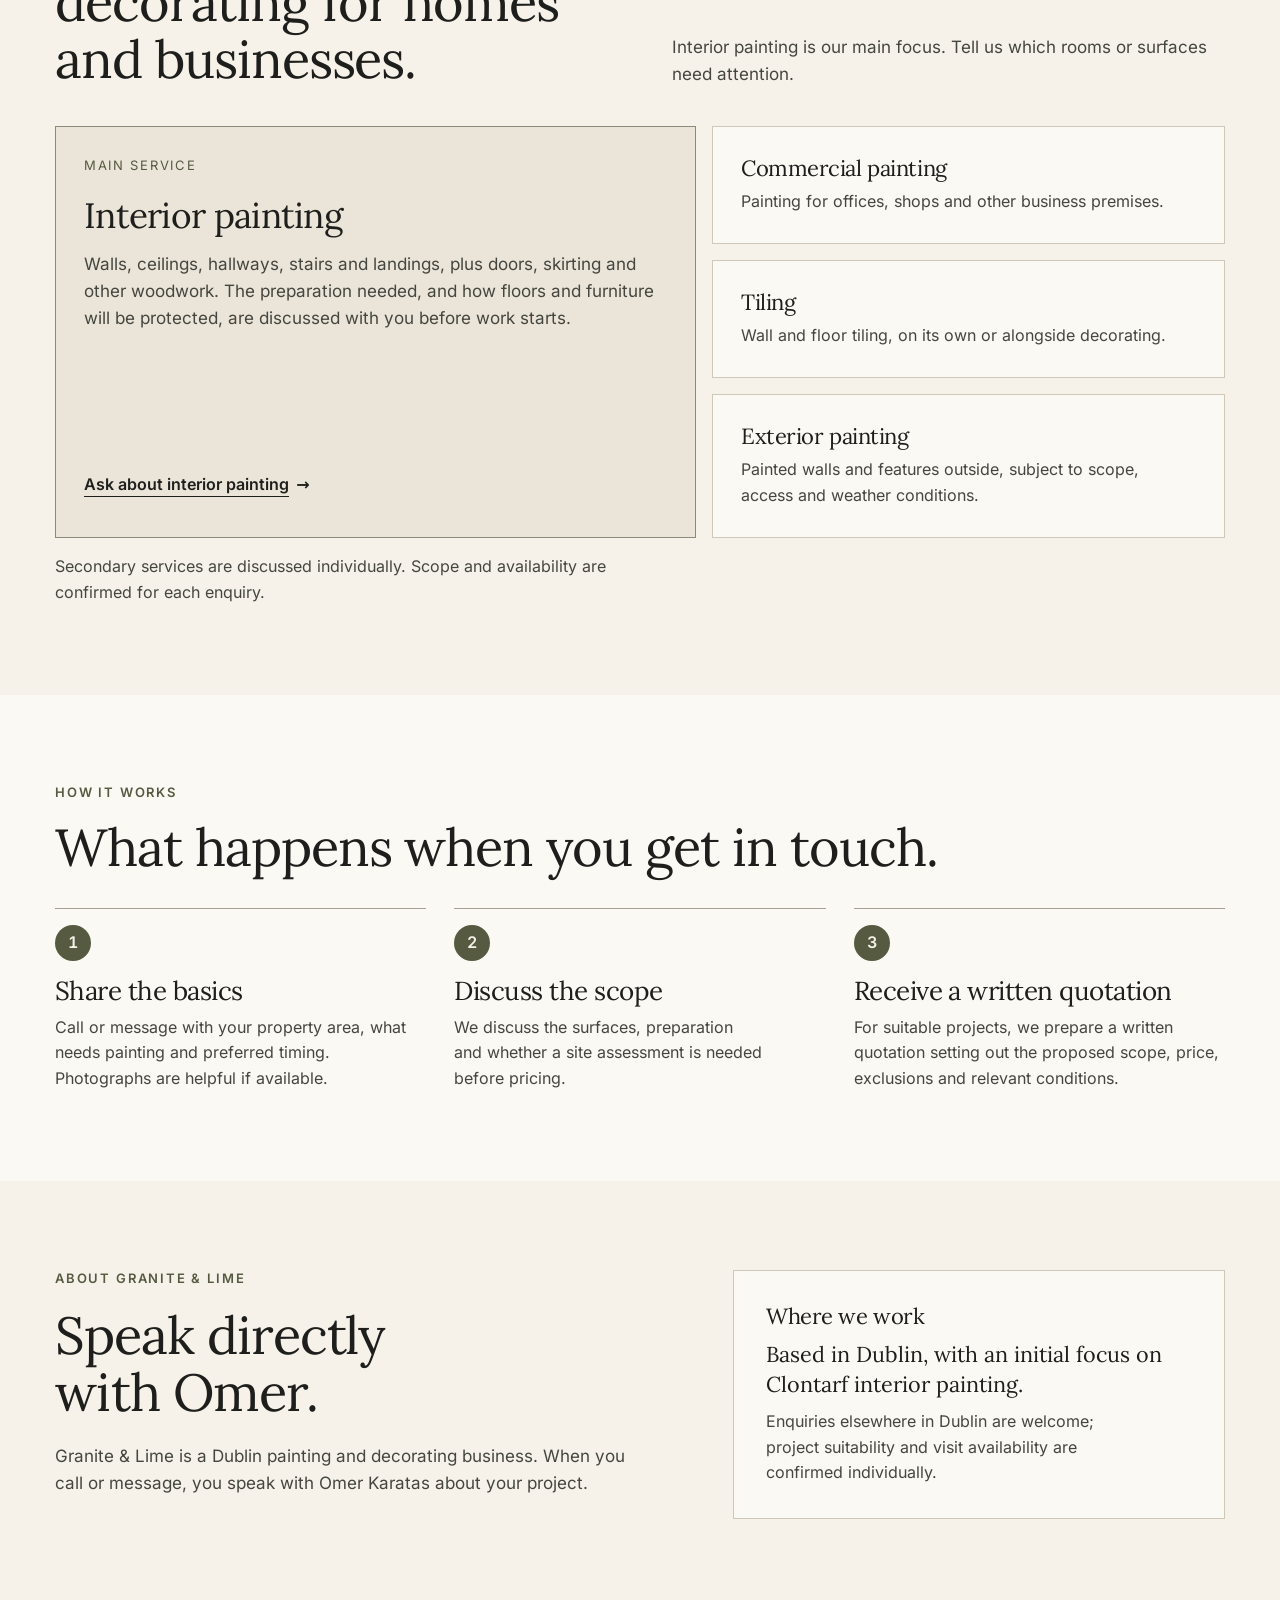
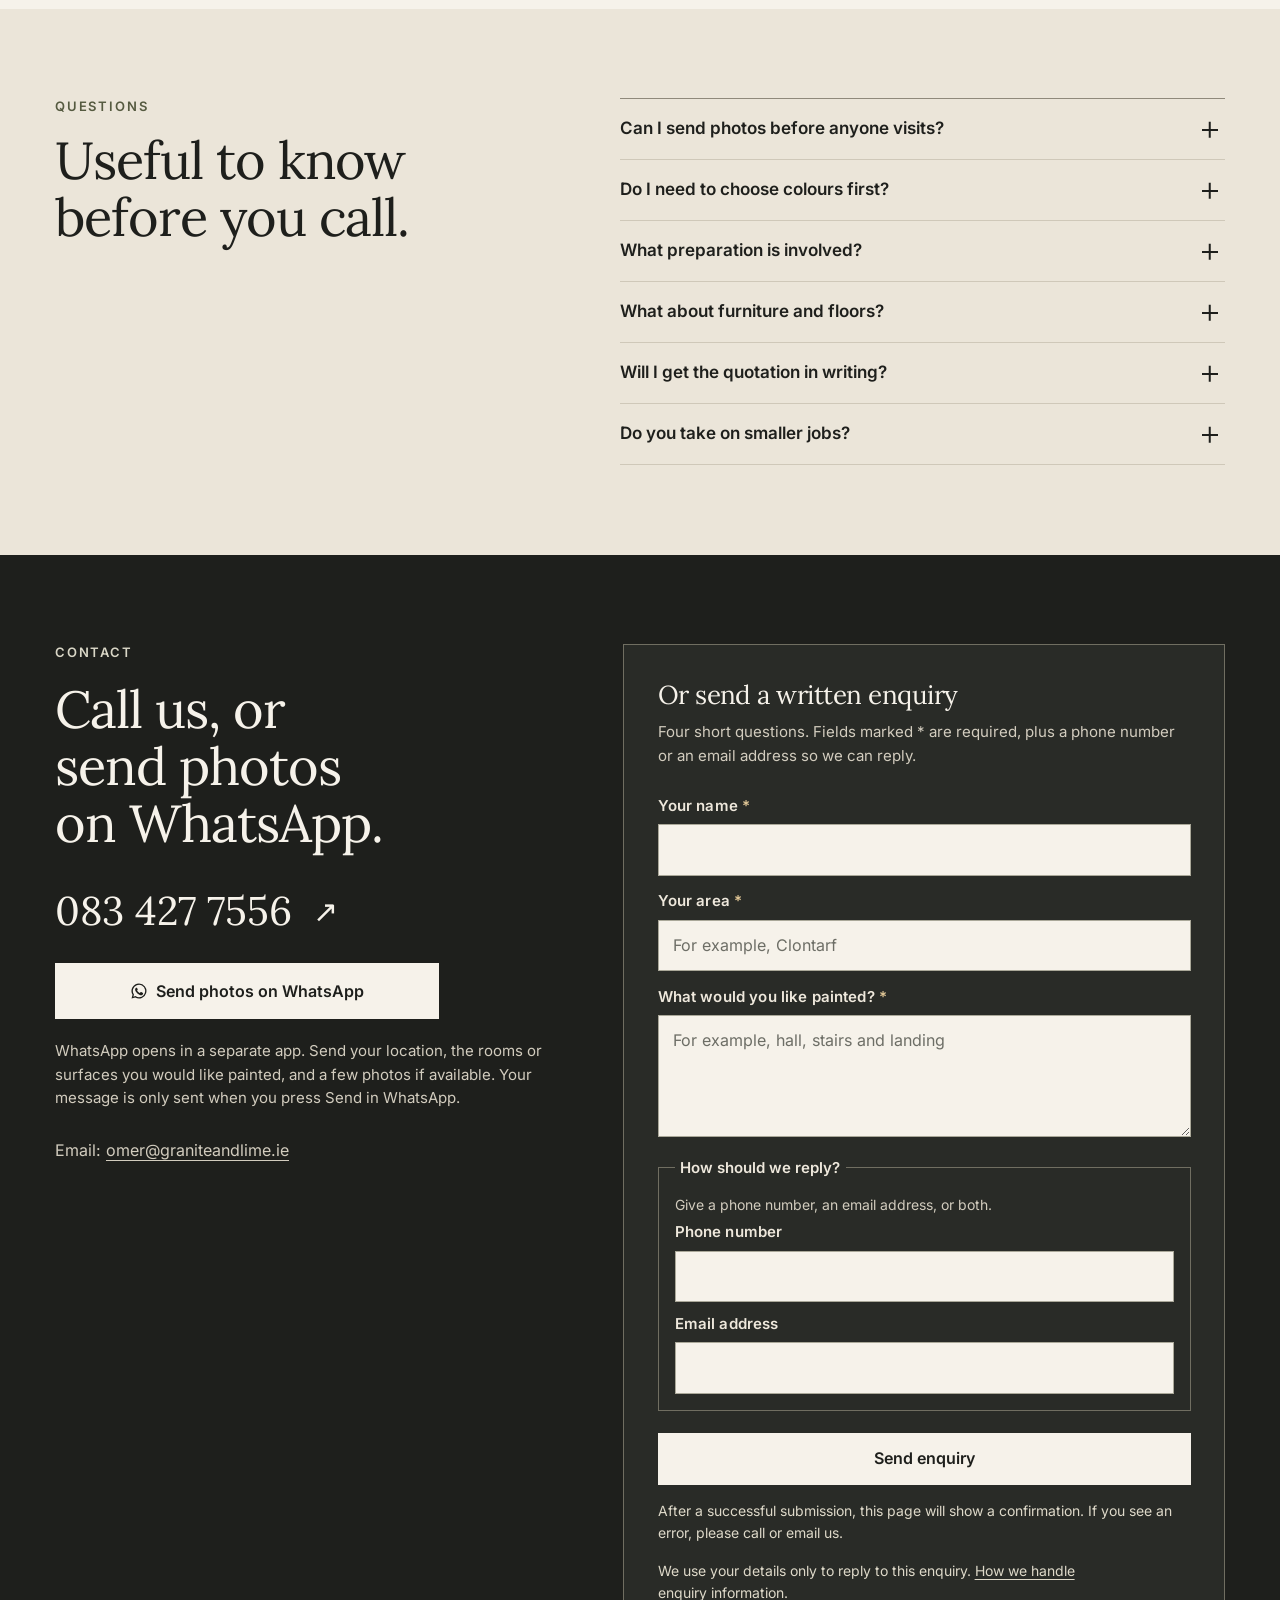
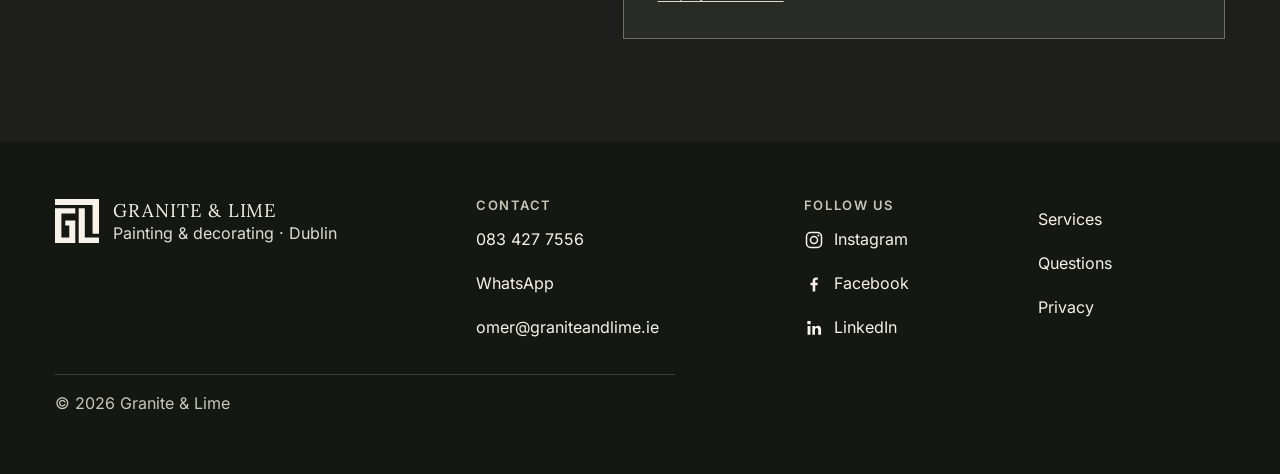
==== commit 8863c804: "GL-UX-V2 revision 4 complete: CCO process, FAQ, form and interim privacy wording Local review branch" ====
--- a/index.html
+++ b/index.html
@@ -22,9 +22,9 @@
   <link rel="icon" href="assets/favicon.svg" type="image/svg+xml">
   <link rel="preload" href="assets/fonts/lora-variable.woff2" as="font" type="font/woff2" crossorigin>
   <link rel="preload" href="assets/fonts/inter-400.woff2" as="font" type="font/woff2" crossorigin>
-  <link rel="stylesheet" href="styles.css?v=20">
+  <link rel="stylesheet" href="styles.css?v=21">
   <noscript><link rel="stylesheet" href="assets/noscript.css"></noscript>
-  <script src="script.js?v=15" defer></script>
+  <script src="script.js?v=16" defer></script>
 
   <!-- Structured data: verified details only (name, phone, email, Dublin, public social profiles checked 27 Oct 2026).
        No street address, opening hours, ratings or review counts: none are verified for the website. -->
@@ -232,21 +232,22 @@
       <div class="shell">
         <p class="eyebrow">How it works</p>
         <h2 id="process-title">What happens when you get in touch.</h2>
+        <!-- Process wording supplied by CCO (GL-UX-V2 revision 4). COO confirmation of assessment arrangements still outstanding. -->
         <ol class="steps">
           <li class="step">
             <span class="step-num" aria-hidden="true">1</span>
             <h3>Share the basics</h3>
-            <p>Call us, or send your location, the rooms you would like painted and a few photos on WhatsApp.</p>
+            <p>Call or message with your property area, what needs painting and preferred timing. Photographs are helpful if available.</p>
           </li>
           <li class="step">
             <span class="step-num" aria-hidden="true">2</span>
-            <h3>We talk it through</h3>
-            <p>We discuss the rooms, the condition of the surfaces and the preparation needed, and whether a visit is needed before pricing.</p>
+            <h3>Discuss the scope</h3>
+            <p>We discuss the surfaces, preparation and whether a site assessment is needed before pricing.</p>
           </li>
           <li class="step">
             <span class="step-num" aria-hidden="true">3</span>
-            <h3>You get a written quotation</h3>
-            <p>Where we can take the work on, the quotation sets out what is included, so you know what you are agreeing to.</p>
+            <h3>Receive a written quotation</h3>
+            <p>For suitable projects, we prepare a written quotation setting out the proposed scope, price, exclusions and relevant conditions.</p>
           </li>
         </ol>
       </div>
@@ -275,30 +276,31 @@
           <p class="eyebrow">Questions</p>
           <h2 id="faq-title">Useful to know before you call.</h2>
         </div>
+        <!-- FAQ answers supplied by CCO (GL-UX-V2 revision 4). COO confirmation of preparation, protection and assessment arrangements outstanding. -->
         <div class="faq">
           <details>
             <summary>Can I send photos before anyone visits?</summary>
-            <div class="faq-body"><p>Yes. Photos on WhatsApp help us understand the rooms. We may still need to see the rooms before giving a price.</p></div>
+            <div class="faq-body"><p>Yes. Send photographs or a short description on WhatsApp. Further information or a site assessment may be needed before pricing.</p></div>
           </details>
           <details>
             <summary>Do I need to choose colours first?</summary>
-            <div class="faq-body"><p>No. You can get in touch before you have decided. Colours and finishes are confirmed as part of agreeing the work.</p></div>
+            <div class="faq-body"><p>You can enquire before choosing colours. Colours and finishes need to be agreed before the relevant work begins.</p></div>
           </details>
           <details>
             <summary>What preparation is involved?</summary>
-            <div class="faq-body"><p>It depends on the condition of the walls, ceilings and woodwork. The preparation needed for your rooms, such as filling and sanding, is discussed with you and set out in the quotation.</p></div>
+            <div class="faq-body"><p>Preparation depends on the surfaces and their condition. The quotation should identify the preparation included and any exclusions.</p></div>
           </details>
           <details>
             <summary>What about furniture and floors?</summary>
-            <div class="faq-body"><p>Tell us what is in the rooms. How furniture will be moved and floors covered is agreed with you before work starts.</p></div>
+            <div class="faq-body"><p>Tell us whether the property is occupied and what furniture is present. Moving furniture and protecting surfaces form part of agreeing the scope.</p></div>
           </details>
           <details>
             <summary>Will I get the quotation in writing?</summary>
-            <div class="faq-body"><p>Yes. Where we can take the work on, the quotation is written and sets out what is included.</p></div>
+            <div class="faq-body"><p>For projects we can take forward, we provide a written quotation before work is agreed.</p></div>
           </details>
           <details>
             <summary>Do you take on smaller jobs?</summary>
-            <div class="faq-body"><p>Tell us about the rooms and timing, and we will let you know honestly whether it is a good fit.</p></div>
+            <div class="faq-body"><p>Smaller painting enquiries are welcome. Suitability depends on the scope, location and scheduling.</p></div>
           </details>
         </div>
       </div>
@@ -379,7 +381,7 @@
           </fieldset>
 
           <button class="button button-light form-submit" type="submit" data-label="Send enquiry">Send enquiry</button>
-          <p class="form-note" id="form-mode-note">You will see a confirmation on this page once your enquiry has been sent.</p>
+          <p class="form-note" id="form-mode-note">After a successful submission, this page will show a confirmation. If you see an error, please call or email us.</p>
           <p class="form-note">We use your details only to reply to this enquiry. <a href="privacy.html">How we handle enquiry information</a>.</p>
           <div class="form-status" id="form-status" role="status" tabindex="-1" hidden></div>
           <!-- Copy-and-paste fallback, shown if the email app does not open or the form service cannot be reached. -->
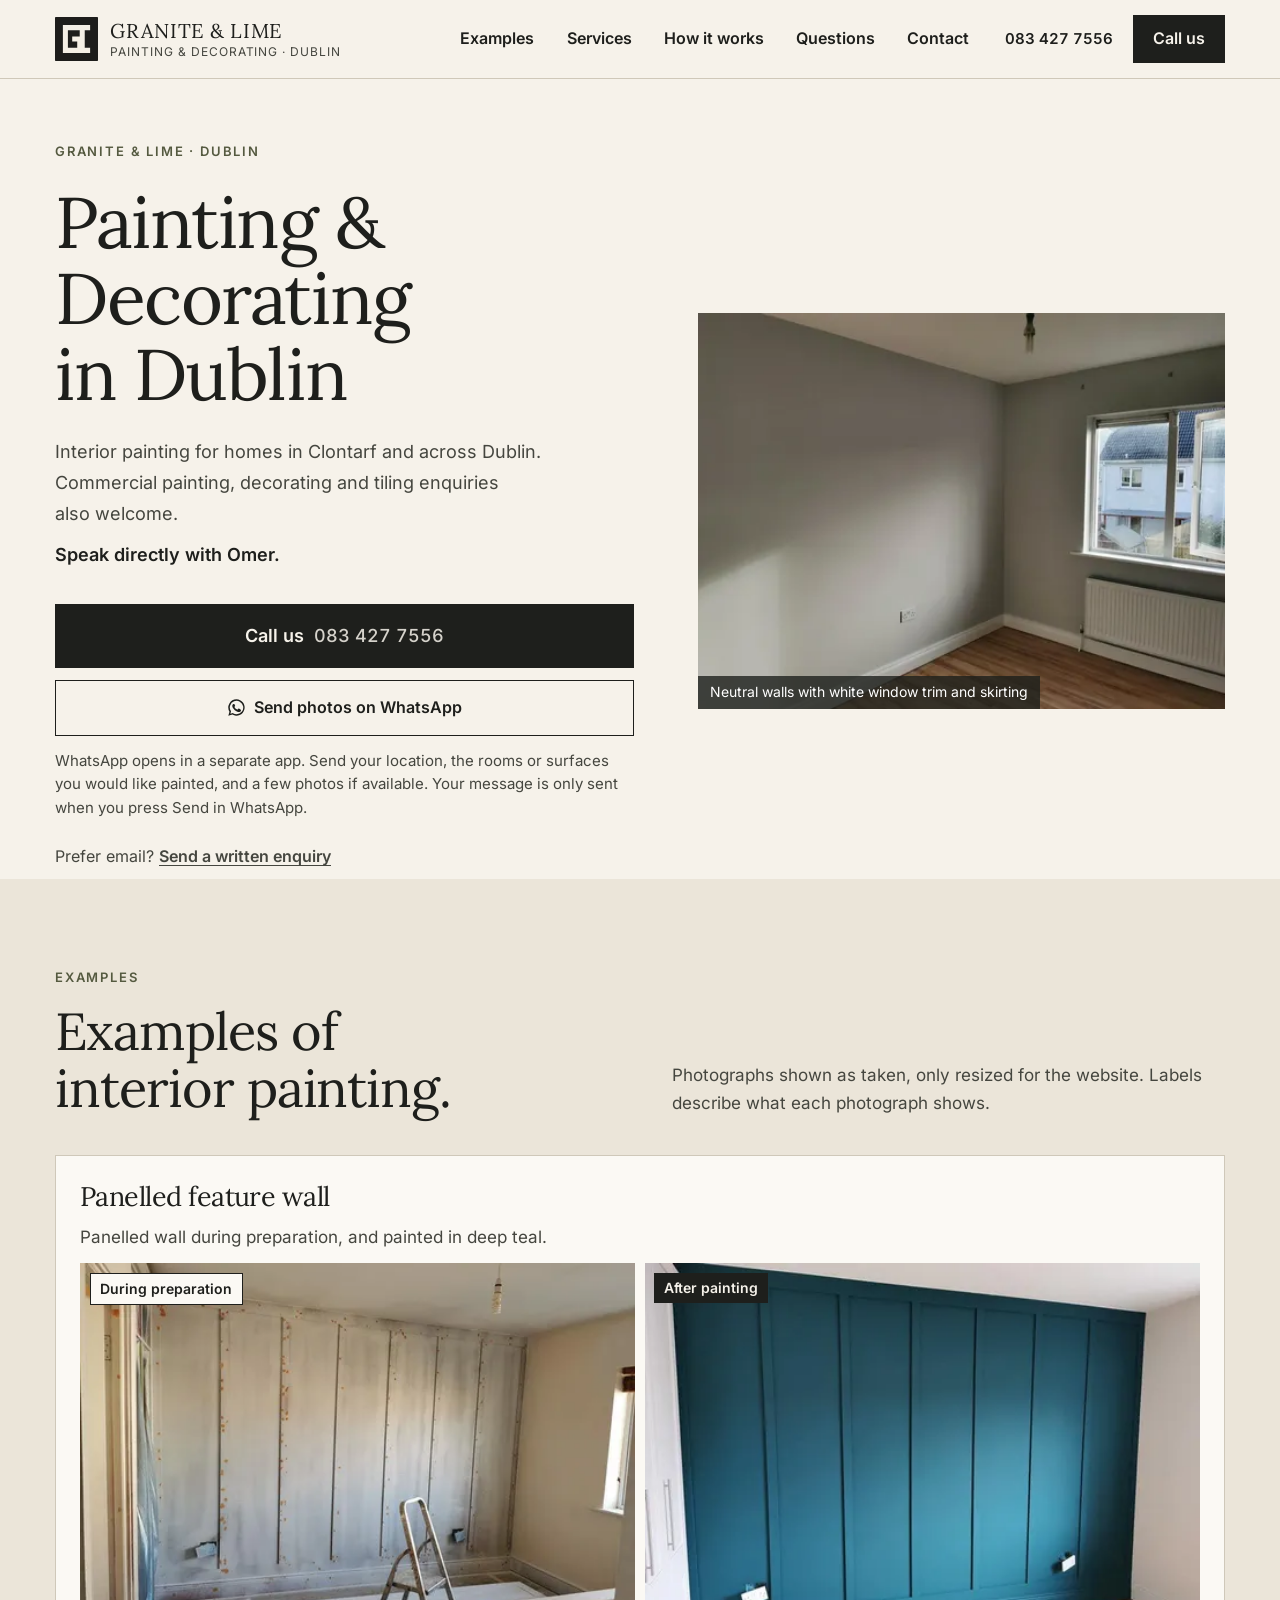
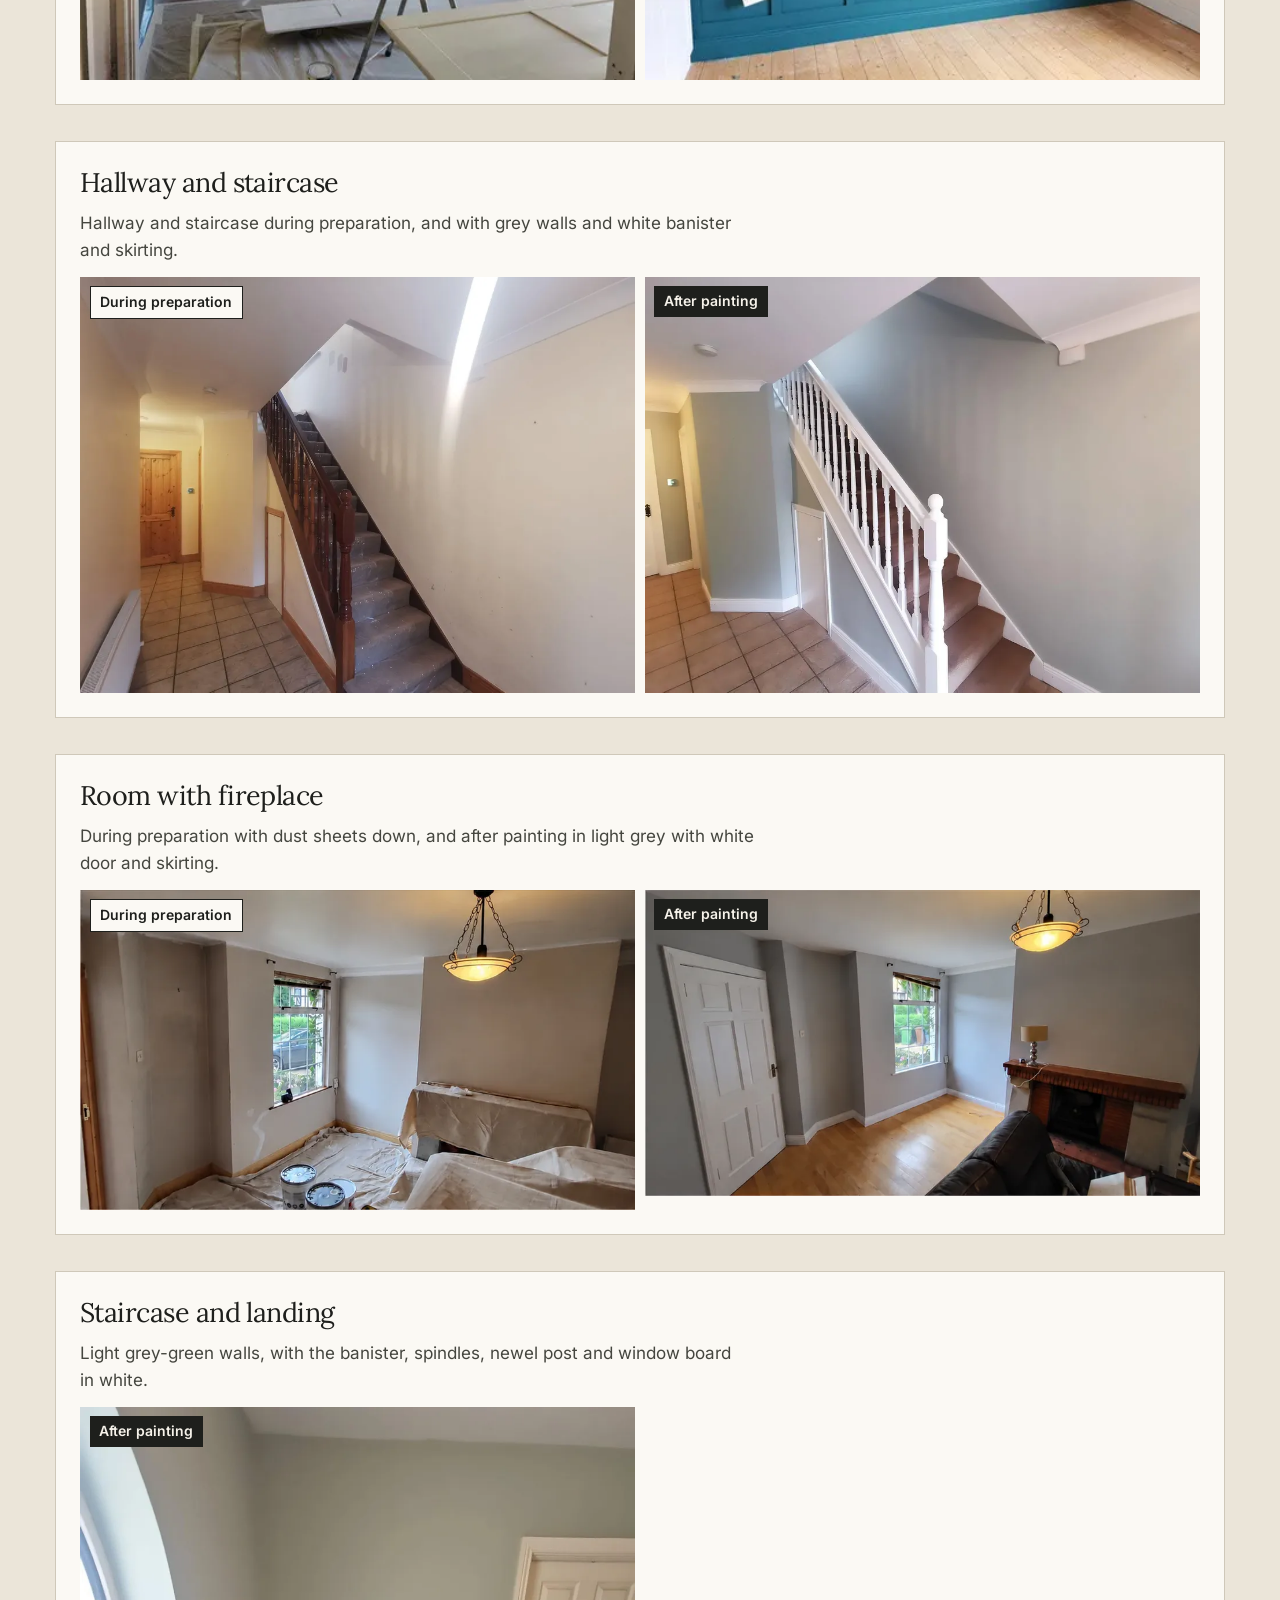
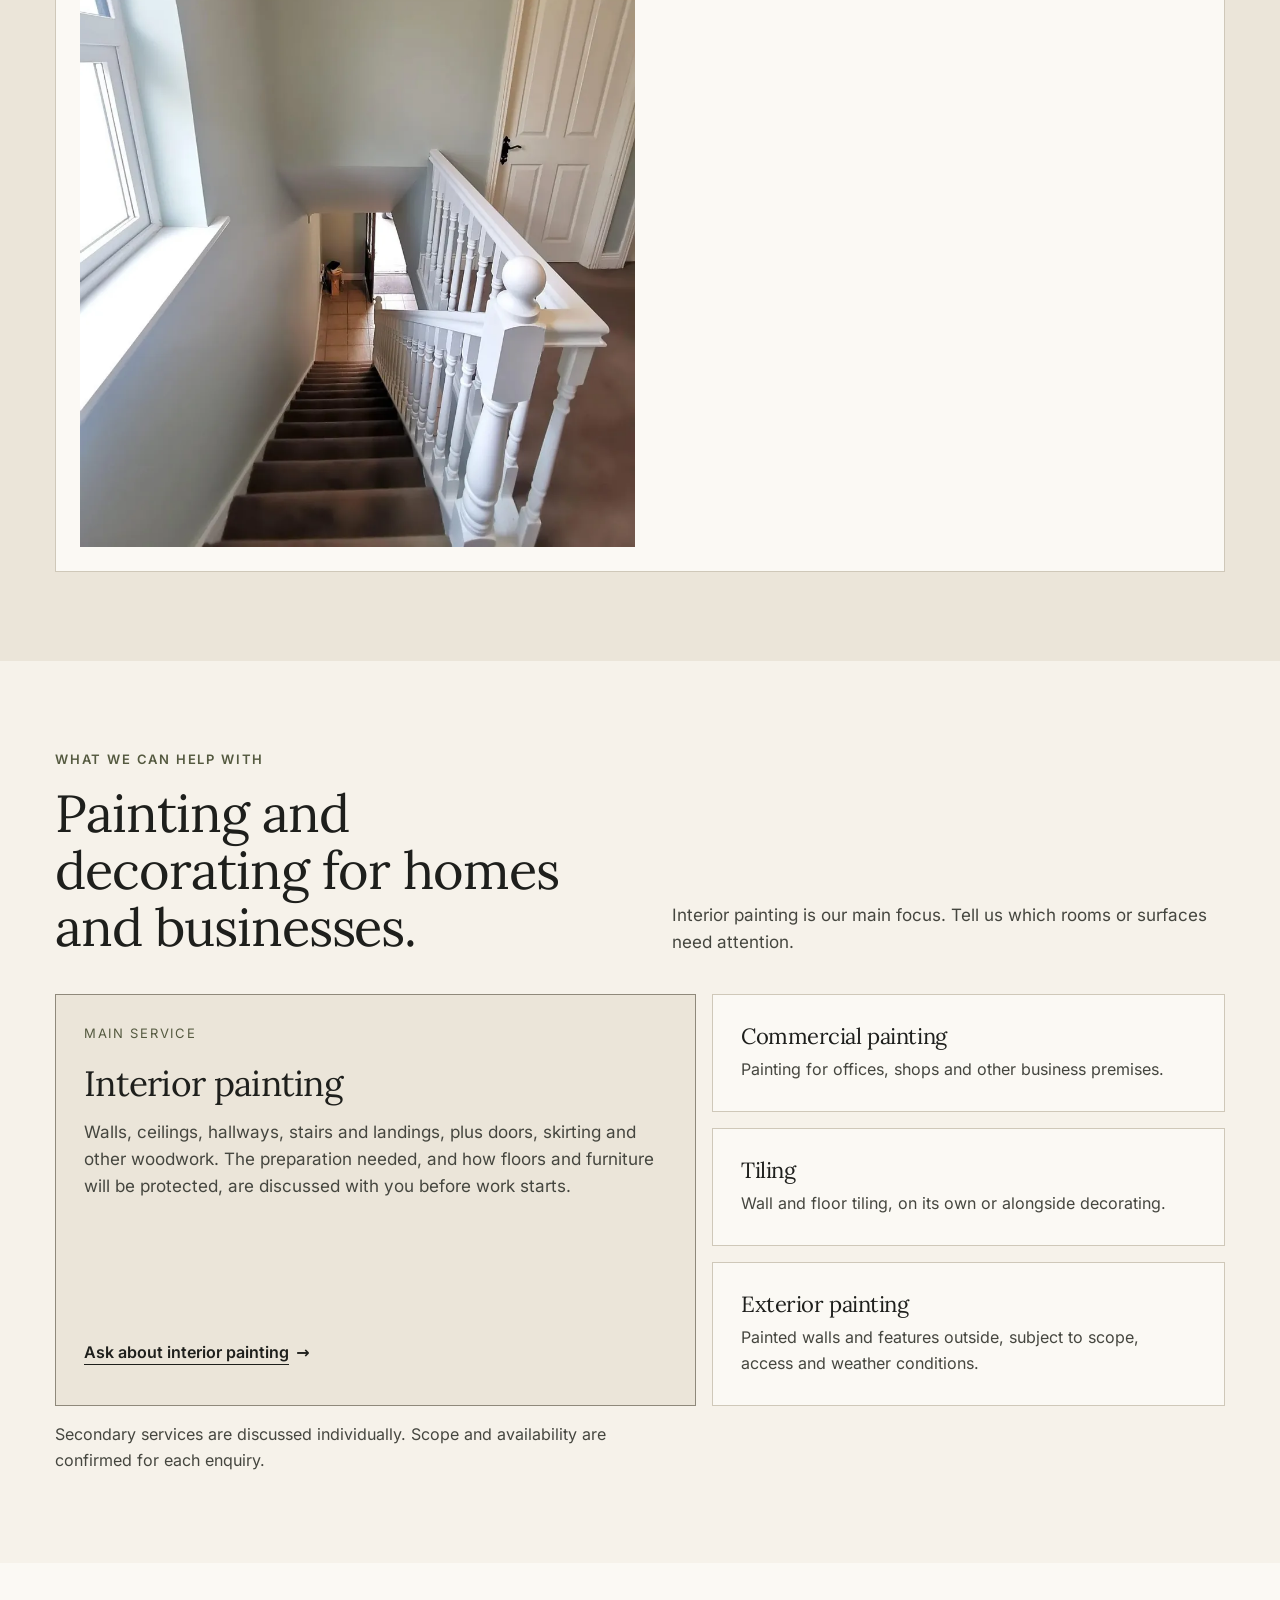
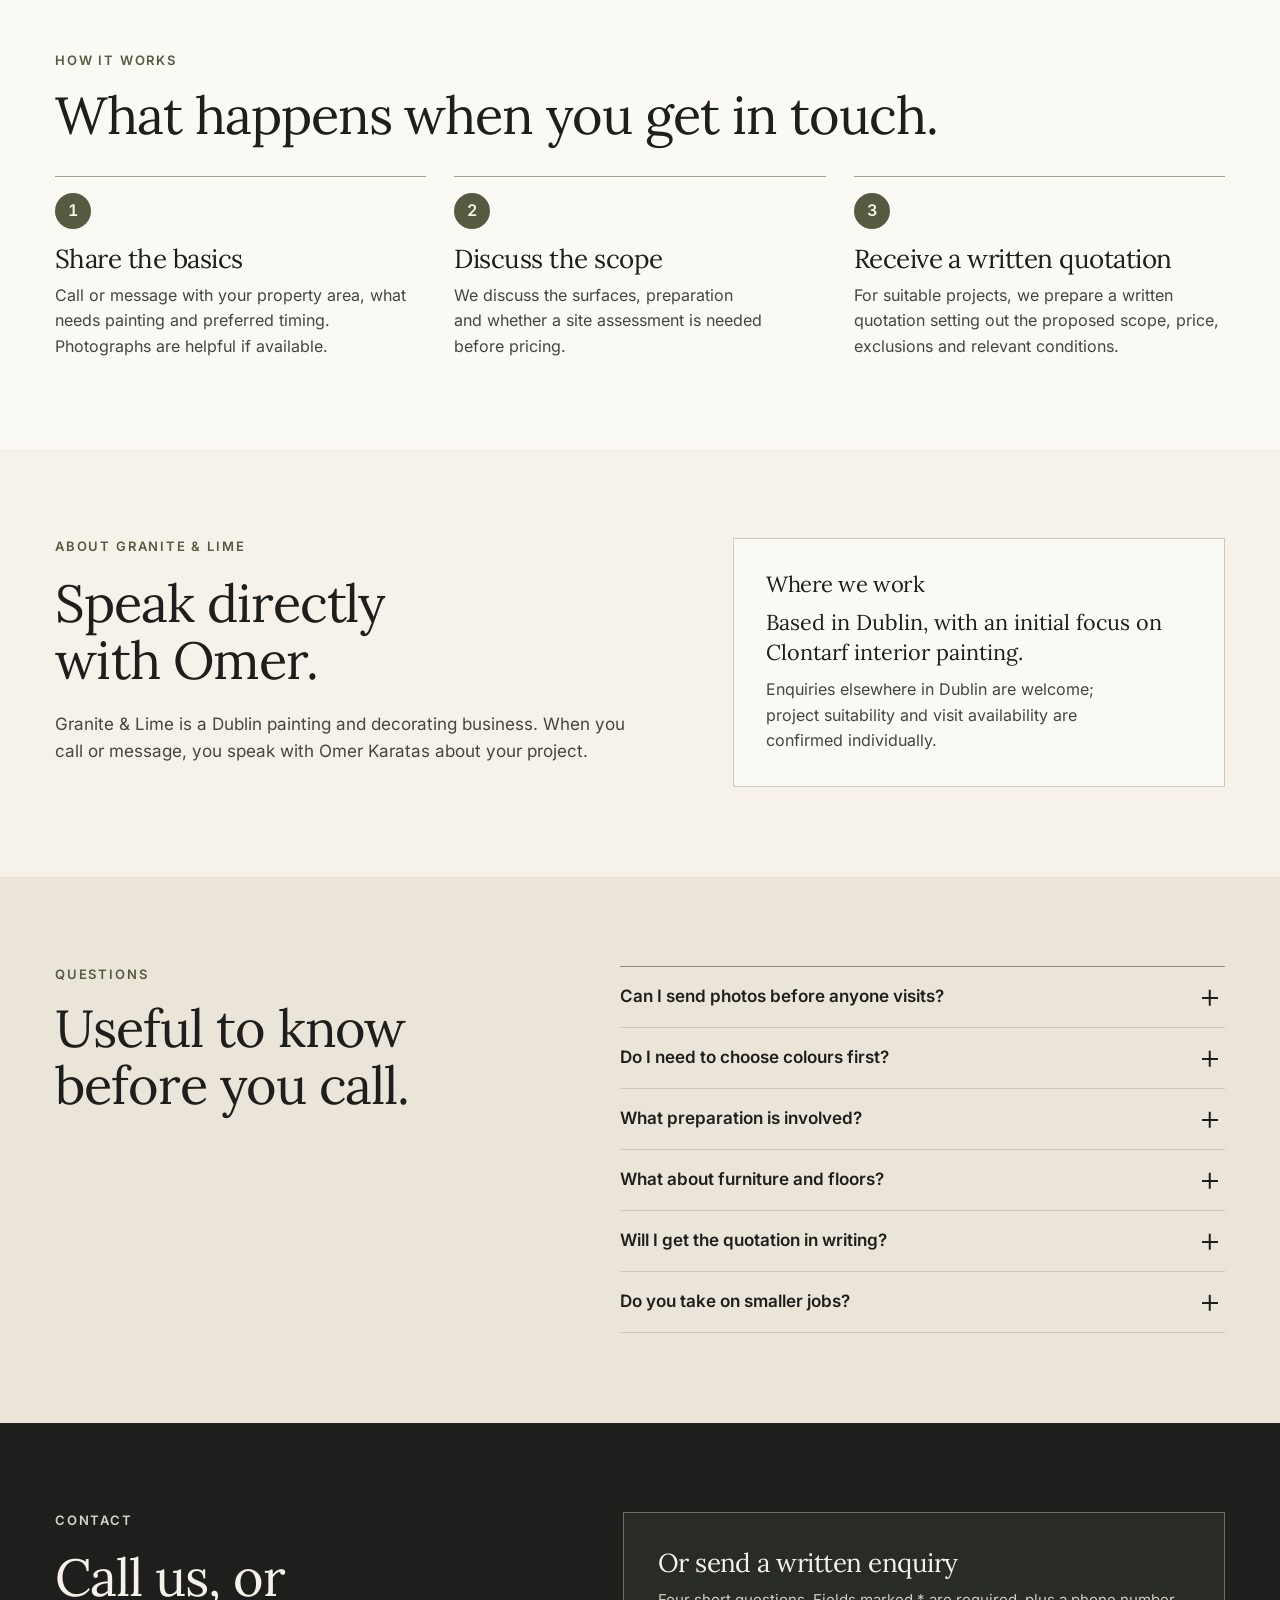
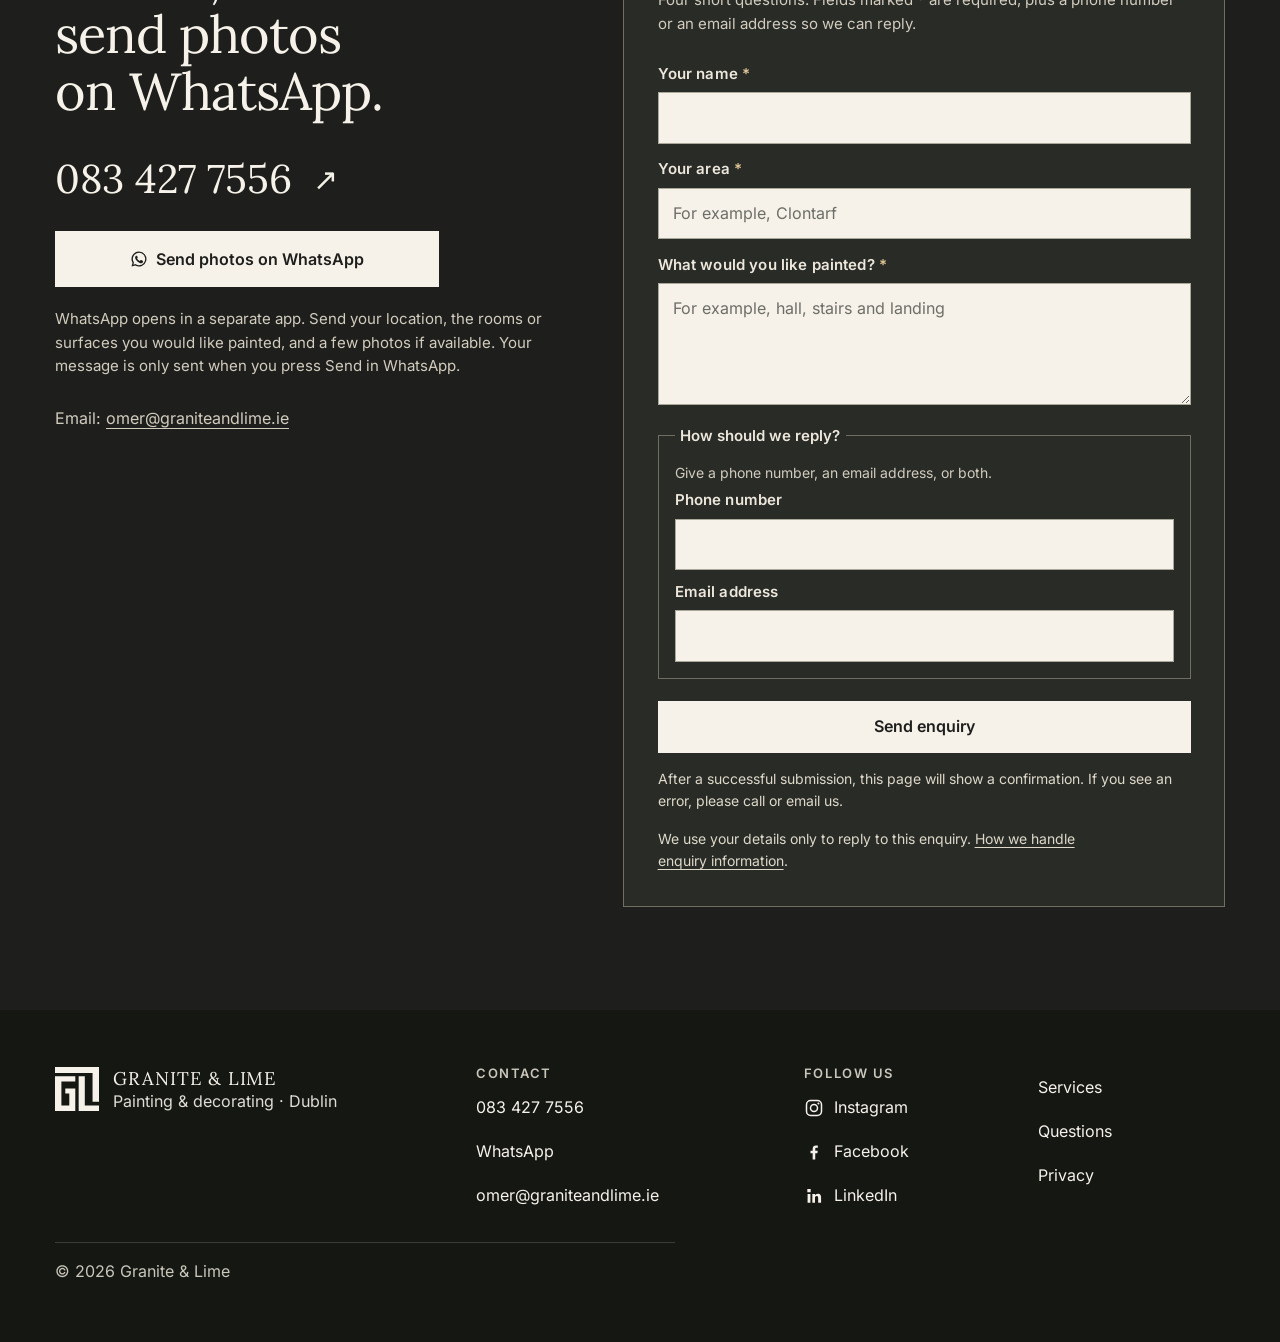
==== commit aee9b365: "GL-UX-V2: founder-selected room pair and staircase view; edited teal image held out Local review bra" ====
--- a/index.html
+++ b/index.html
@@ -22,7 +22,7 @@
   <link rel="icon" href="assets/favicon.svg" type="image/svg+xml">
   <link rel="preload" href="assets/fonts/lora-variable.woff2" as="font" type="font/woff2" crossorigin>
   <link rel="preload" href="assets/fonts/inter-400.woff2" as="font" type="font/woff2" crossorigin>
-  <link rel="stylesheet" href="styles.css?v=21">
+  <link rel="stylesheet" href="styles.css?v=22">
   <noscript><link rel="stylesheet" href="assets/noscript.css"></noscript>
   <script src="script.js?v=16" defer></script>
 
@@ -175,14 +175,38 @@
             </div>
           </article>
 
+          <!-- Founder-selected pair (27 Oct): Room_Preparation_Extract.png then Room_After_Extract.png. Different camera angles,
+               so shown as two ordinary photos, not an overlapping comparison. Proportions preserved (825 x 476 and 825 x 455). -->
           <article class="work-group">
-            <h3>Room</h3>
-            <p>Neutral walls with white skirting.</p>
+            <h3>Room with fireplace</h3>
+            <p>During preparation with dust sheets down, and after painting in light grey with white door and skirting.</p>
             <div class="work-pair">
-              <figure class="work-photo">
-                <picture>
-                  <source type="image/webp" srcset="assets/projects/4cf47002-19b5-4dab-8f78-b4d372bad801-480.webp 480w, assets/projects/4cf47002-19b5-4dab-8f78-b4d372bad801-960.webp 960w" sizes="(max-width: 37.5rem) calc(100vw - 2.5rem), (max-width: 53.125rem) 45vw, 40vw">
-                  <img src="assets/projects/4cf47002-19b5-4dab-8f78-b4d372bad801-960.jpg" srcset="assets/projects/4cf47002-19b5-4dab-8f78-b4d372bad801-480.jpg 480w, assets/projects/4cf47002-19b5-4dab-8f78-b4d372bad801-960.jpg 960w" sizes="(max-width: 37.5rem) calc(100vw - 2.5rem), (max-width: 53.125rem) 45vw, 40vw" width="960" height="720" alt="Room with light neutral walls and white skirting, a window and a radiator on the left." loading="lazy" decoding="async">
+              <figure class="work-photo is-natural">
+                <picture>
+                  <source type="image/webp" srcset="assets/projects/room-preparation-extract-480.webp 480w, assets/projects/room-preparation-extract-825.webp 825w" sizes="(max-width: 37.5rem) calc(100vw - 2.5rem), (max-width: 53.125rem) 45vw, 40vw">
+                  <img src="assets/projects/room-preparation-extract-825.jpg" srcset="assets/projects/room-preparation-extract-480.jpg 480w, assets/projects/room-preparation-extract-825.jpg 825w" sizes="(max-width: 37.5rem) calc(100vw - 2.5rem), (max-width: 53.125rem) 45vw, 40vw" width="825" height="476" alt="Room during preparation: walls filled and patched, floor and furniture covered with dust sheets, paint tins on the floor, a window and a hanging ceiling light." loading="lazy" decoding="async">
+                </picture>
+                <figcaption><span class="work-tag work-tag-light">During preparation</span></figcaption>
+              </figure>
+              <figure class="work-photo is-natural">
+                <picture>
+                  <source type="image/webp" srcset="assets/projects/room-after-extract-480.webp 480w, assets/projects/room-after-extract-825.webp 825w" sizes="(max-width: 37.5rem) calc(100vw - 2.5rem), (max-width: 53.125rem) 45vw, 40vw">
+                  <img src="assets/projects/room-after-extract-825.jpg" srcset="assets/projects/room-after-extract-480.jpg 480w, assets/projects/room-after-extract-825.jpg 825w" sizes="(max-width: 37.5rem) calc(100vw - 2.5rem), (max-width: 53.125rem) 45vw, 40vw" width="825" height="455" alt="The room after painting: light grey walls, white panelled door and white skirting, wooden floor, a window and a fireplace with a brick surround." loading="lazy" decoding="async">
+                </picture>
+                <figcaption><span class="work-tag">After painting</span></figcaption>
+              </figure>
+            </div>
+          </article>
+
+          <!-- fd247d8d-c557-4312-a949-a95b5006fc20.JPG (1536 x 2048, portrait), selected by the founder as an individual view. -->
+          <article class="work-group">
+            <h3>Staircase and landing</h3>
+            <p>Light grey-green walls, with the banister, spindles, newel post and window board in white.</p>
+            <div class="work-pair">
+              <figure class="work-photo is-natural">
+                <picture>
+                  <source type="image/webp" srcset="assets/projects/fd247d8d-c557-4312-a949-a95b5006fc20-480.webp 480w, assets/projects/fd247d8d-c557-4312-a949-a95b5006fc20-960.webp 960w" sizes="(max-width: 37.5rem) calc(100vw - 2.5rem), (max-width: 53.125rem) 45vw, 40vw">
+                  <img src="assets/projects/fd247d8d-c557-4312-a949-a95b5006fc20-960.jpg" srcset="assets/projects/fd247d8d-c557-4312-a949-a95b5006fc20-480.jpg 480w, assets/projects/fd247d8d-c557-4312-a949-a95b5006fc20-960.jpg 960w" sizes="(max-width: 37.5rem) calc(100vw - 2.5rem), (max-width: 53.125rem) 45vw, 40vw" width="960" height="1280" alt="View down a staircase from the landing: light grey-green walls, white banister, spindles and newel post, a white panelled door and an arched window." loading="lazy" decoding="async">
                 </picture>
                 <figcaption><span class="work-tag">After painting</span></figcaption>
               </figure>
--- a/styles.css
+++ b/styles.css
@@ -508,3 +508,6 @@
 @container header (max-width: 15em) { .brand-copy { display: none; } .menu-button { margin-left: auto; } }
 /* When focus moves to a field (e.g. after a validation error), keep its label visible below the sticky header. */
 .field input, .field textarea { scroll-margin-top: calc(var(--header-h) + 2.75rem); }
+/* Founder-selected photos keep their own proportions (no 4:3 crop). */
+.work-photo.is-natural img { aspect-ratio: auto; height: auto; object-fit: initial; }
+.work-pair { align-items: start; }
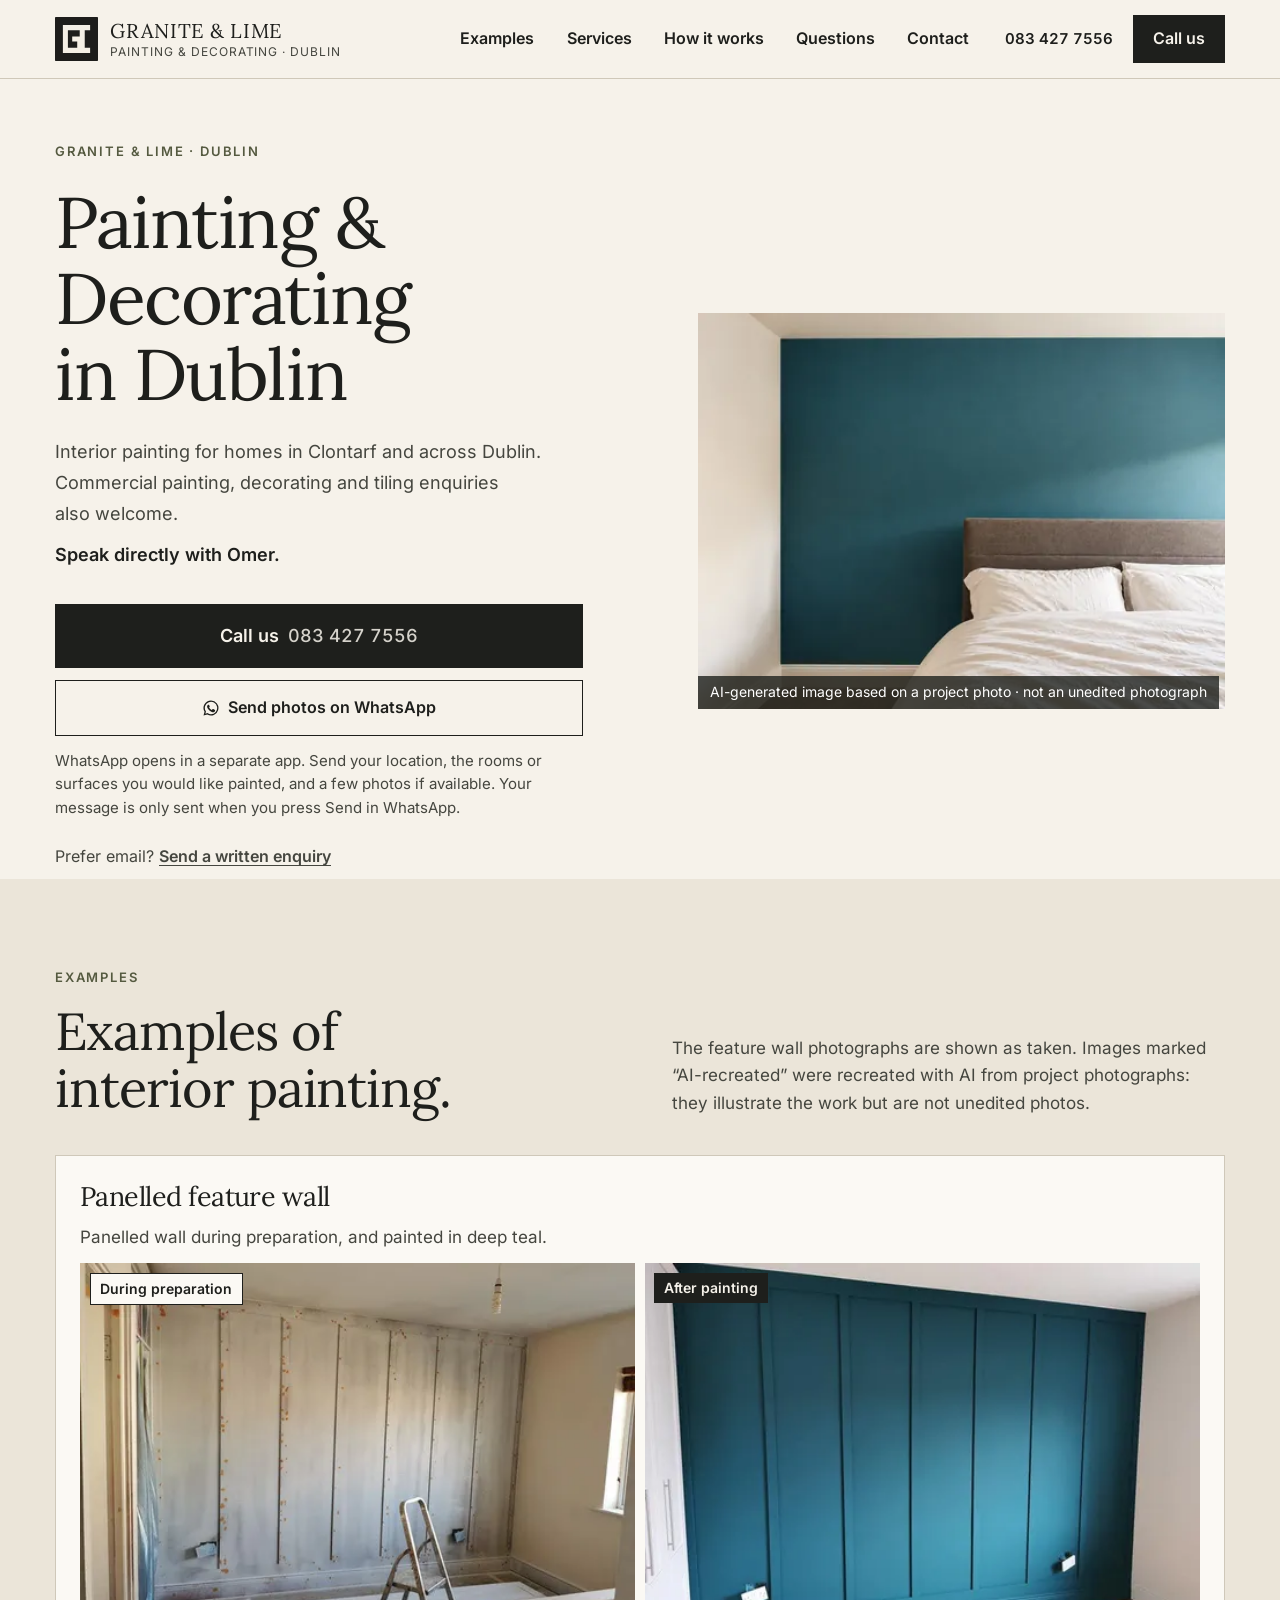
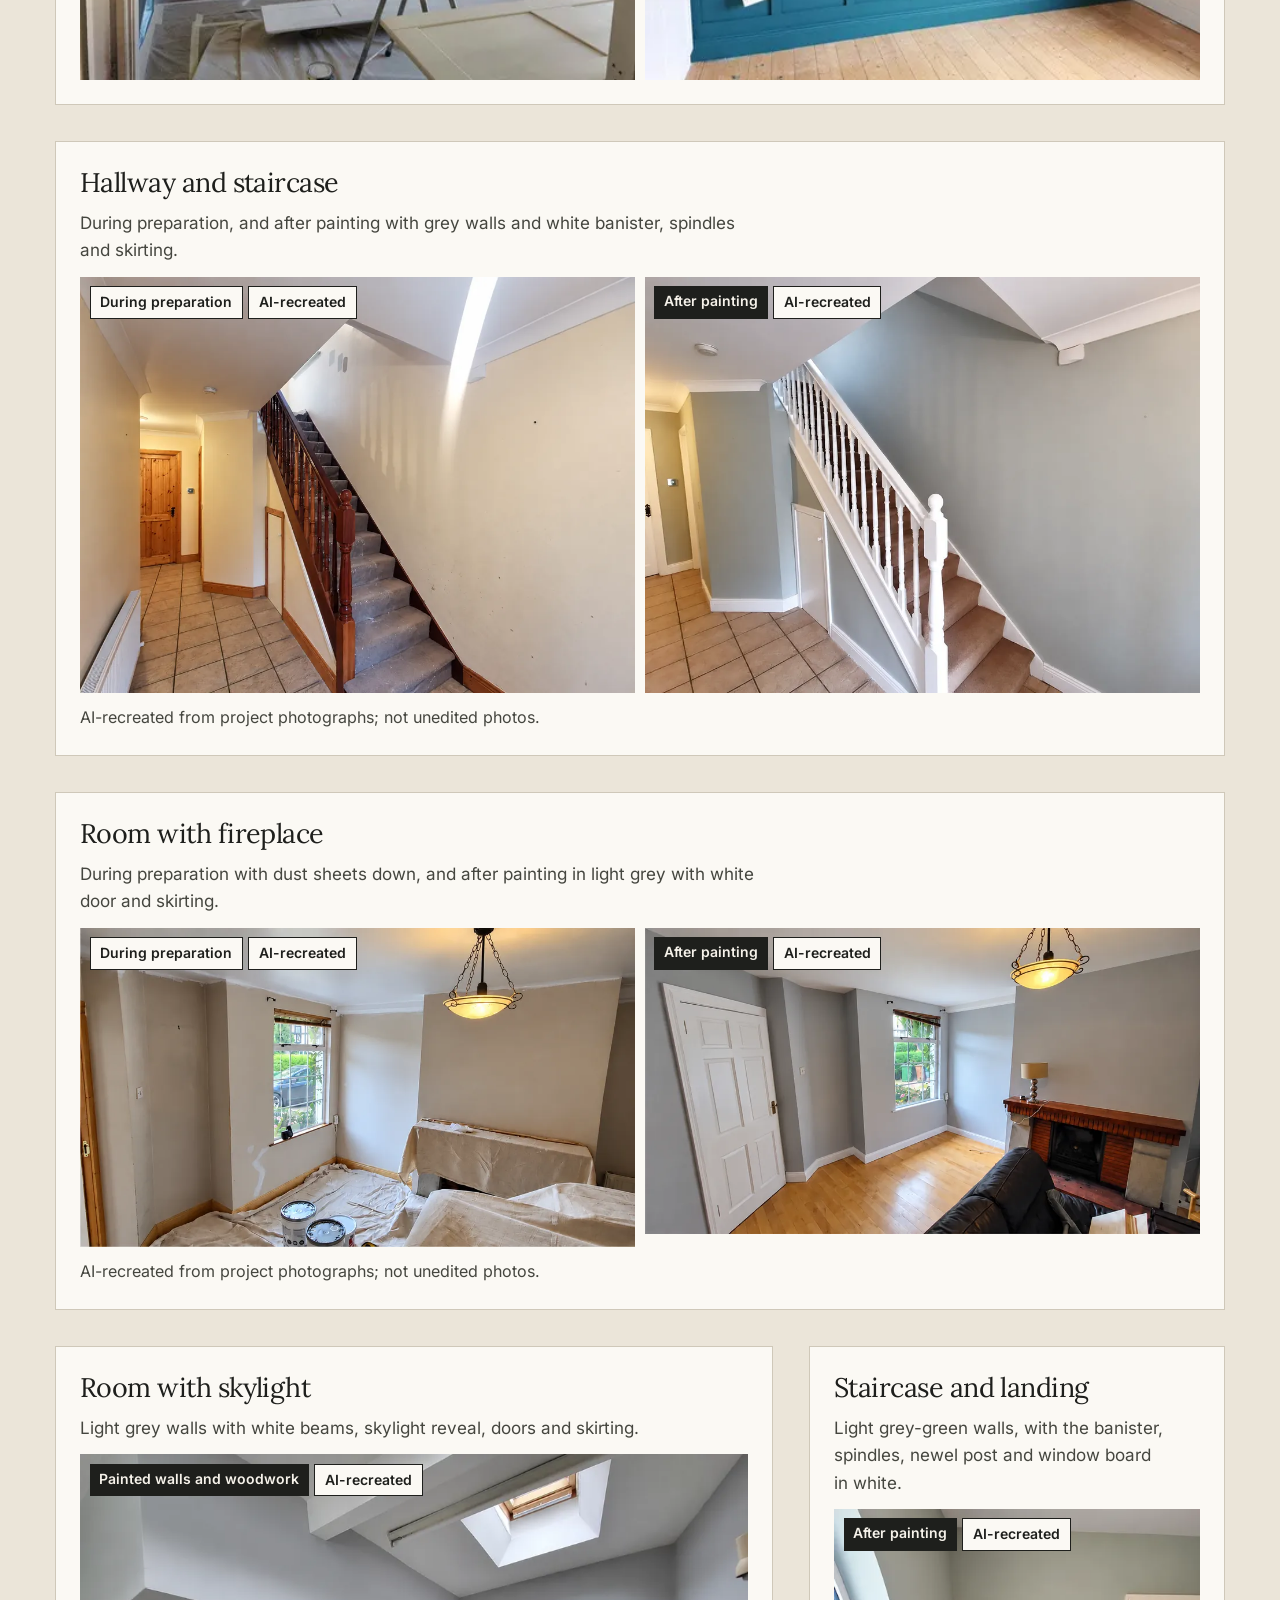
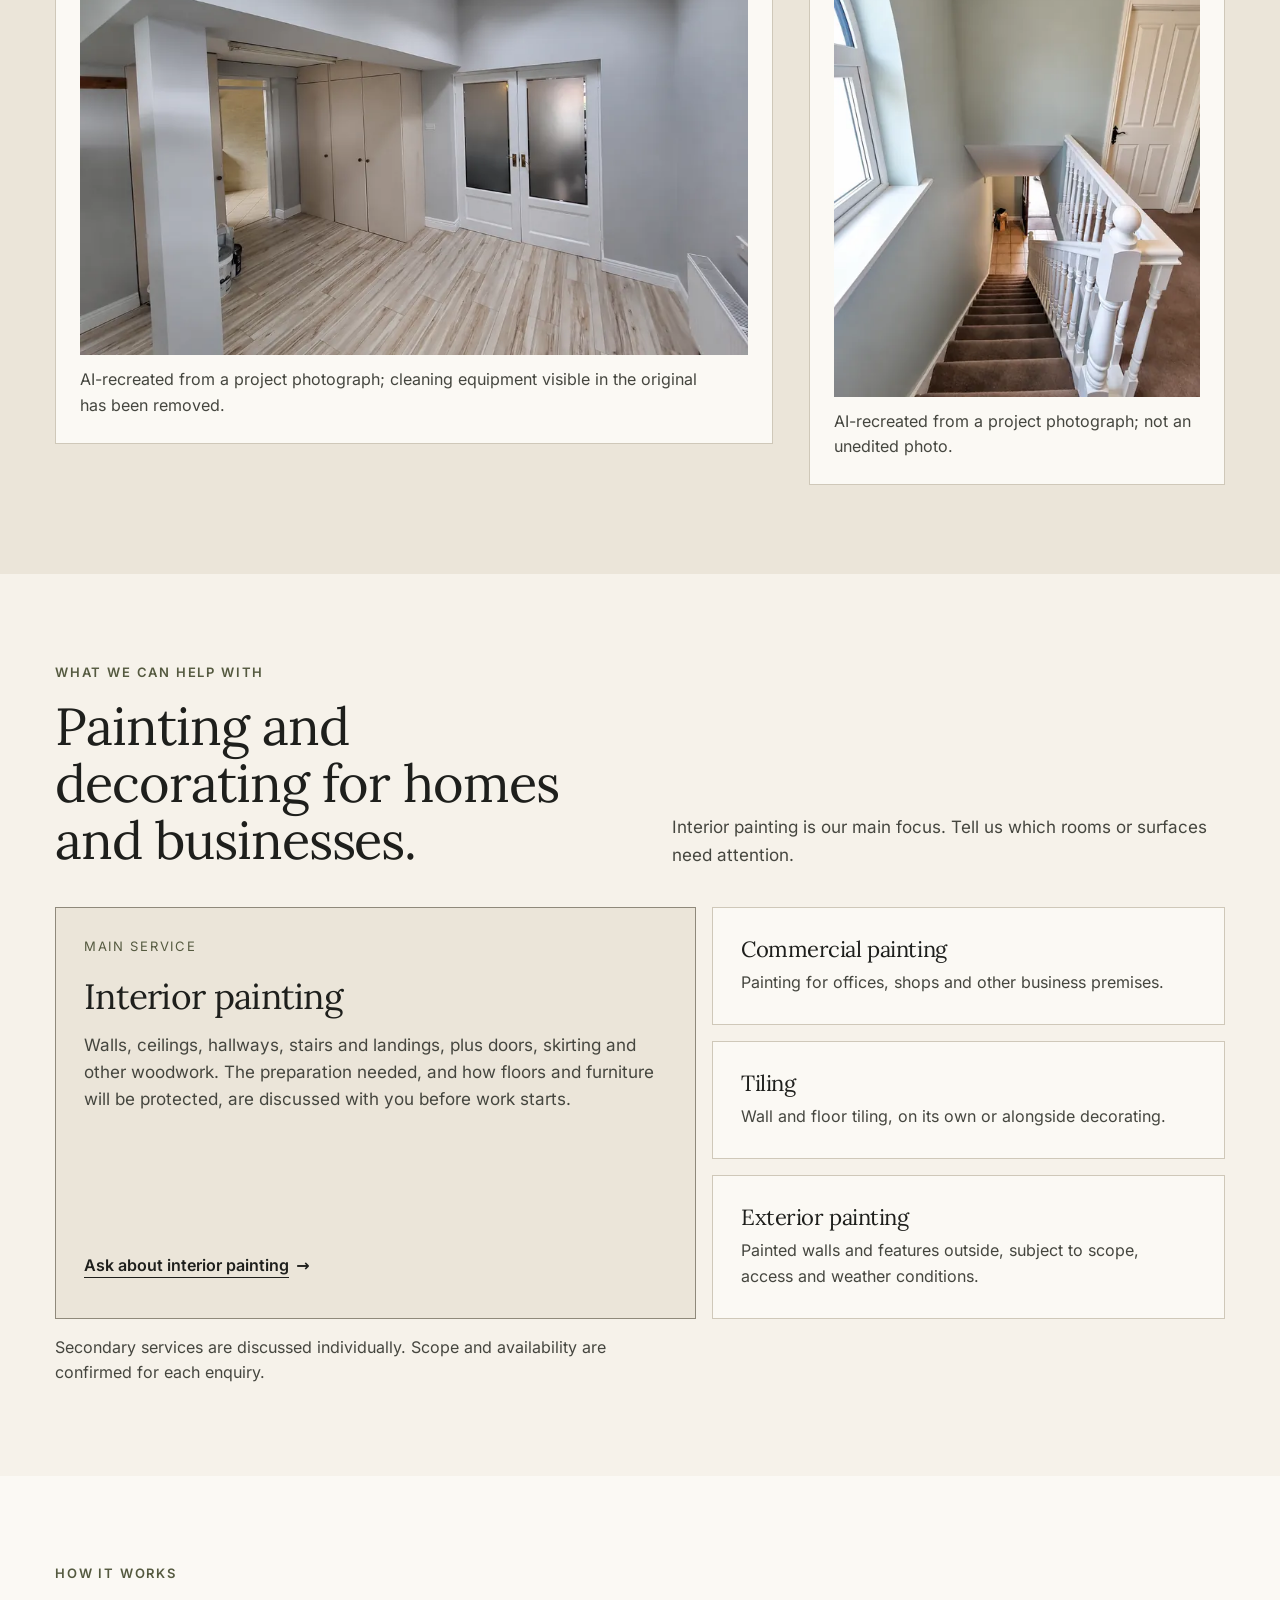
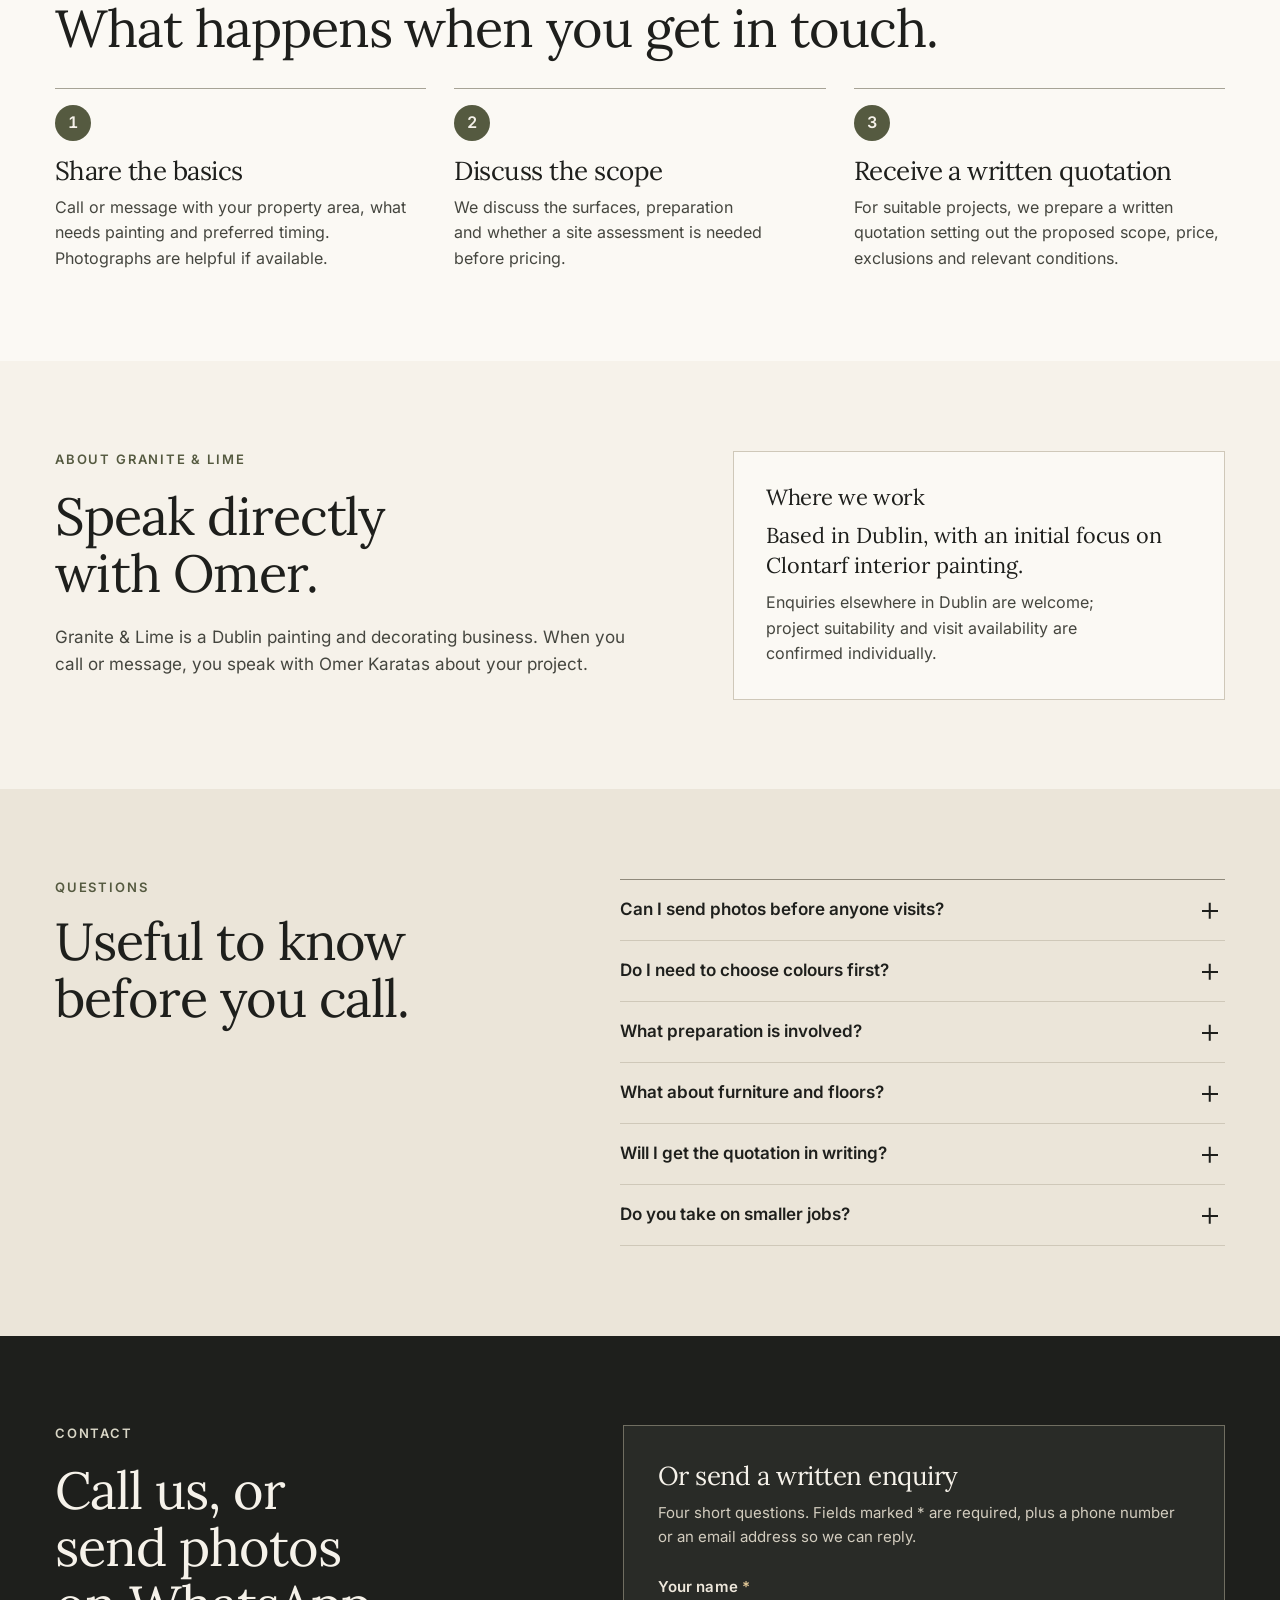
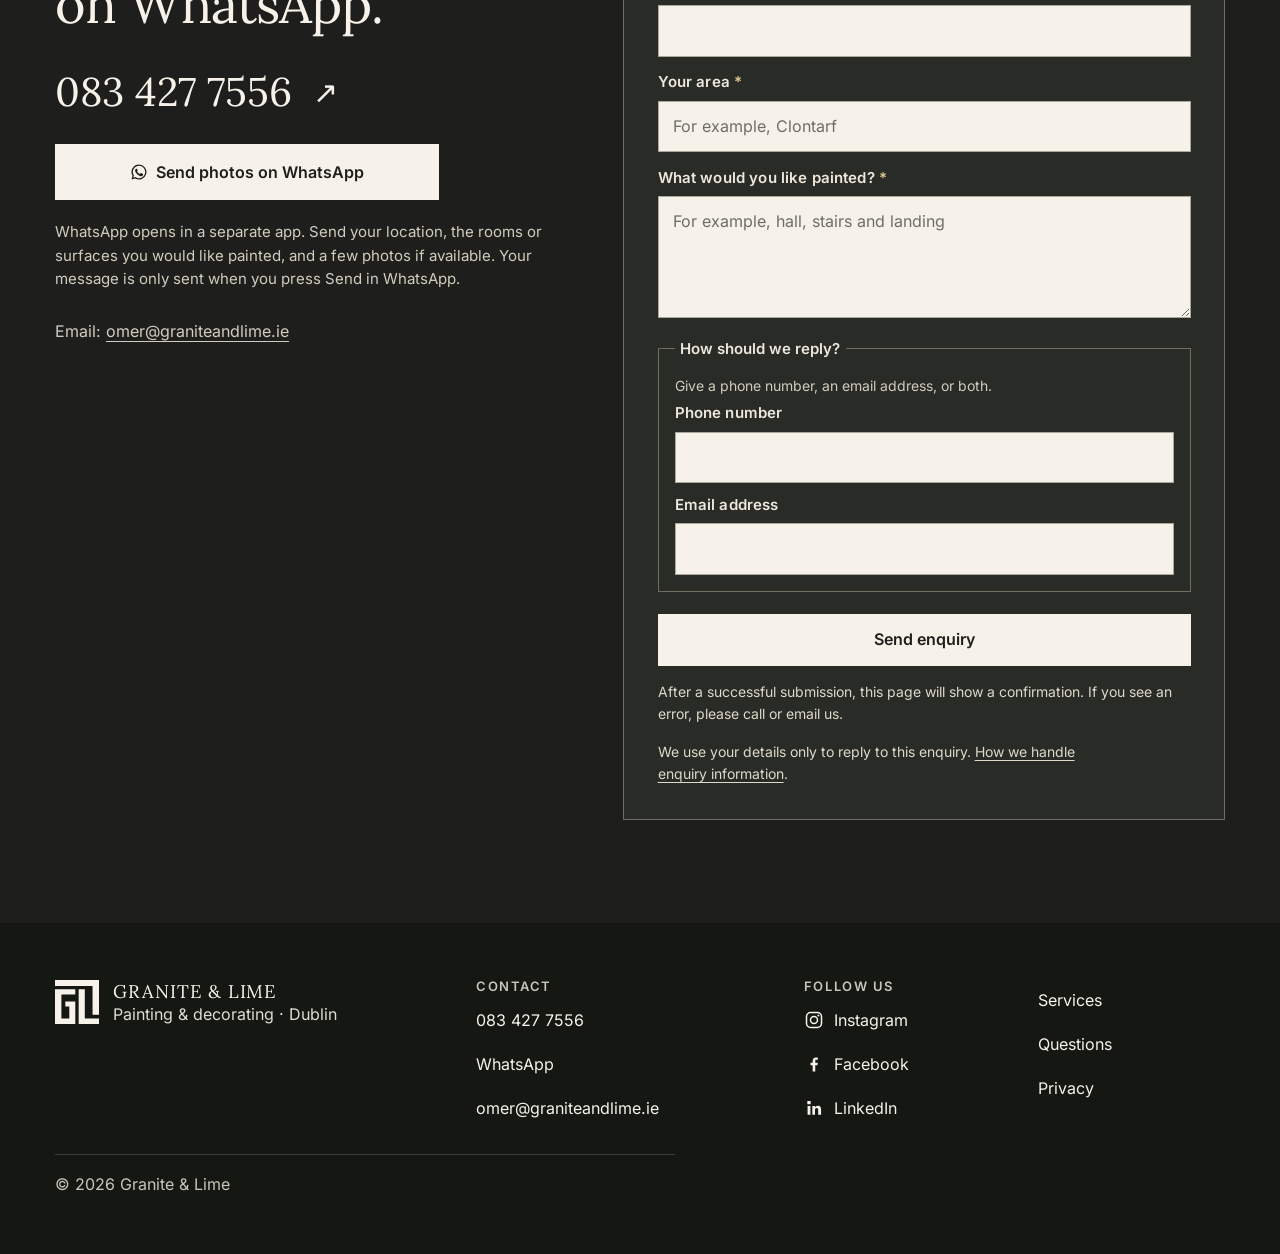
==== commit 87d26f30: "GL-UX-V2: founder-selected AI images placed with visible disclosures; provenance recorded Local revi" ====
--- a/index.html
+++ b/index.html
@@ -22,7 +22,7 @@
   <link rel="icon" href="assets/favicon.svg" type="image/svg+xml">
   <link rel="preload" href="assets/fonts/lora-variable.woff2" as="font" type="font/woff2" crossorigin>
   <link rel="preload" href="assets/fonts/inter-400.woff2" as="font" type="font/woff2" crossorigin>
-  <link rel="stylesheet" href="styles.css?v=22">
+  <link rel="stylesheet" href="styles.css?v=23">
   <noscript><link rel="stylesheet" href="assets/noscript.css"></noscript>
   <script src="script.js?v=16" defer></script>
 
@@ -101,15 +101,16 @@
             <p class="hero-hint">Prefer email? <a href="#contact">Send a written enquiry</a></p>
           </div>
 
-          <!-- HERO IMAGE: d56523cd-cfd6-43a1-8624-a3e956eb3f4d.jpg (1824 x 1368), exports from GL-Drive-Photo-Selection.
-               Growth revision GL-UX-V2: neutral room as the single hero; not repeated in "Our work".
-               DRAFT: attribution, Granite & Lime's role and publication permission pending (PHOTOS.md). -->
+          <!-- HERO IMAGE: founder-selected "NEXT TO HEADER Calm Teal Bedroom Retreat(1).png" (1448 x 1086).
+               PROVENANCE: C2PA content credentials show it was generated by ChatGPT (gpt-image, OpenAI, 27 Oct 2026,
+               digitalSourceType trainedAlgorithmicMedia). Compared with the earlier teal-bedroom file, the radiator and socket are
+               removed. Shown with a visible disclosure; it is not a photograph of completed work. -->
           <figure class="hero-figure is-project">
             <picture>
-              <source type="image/webp" srcset="assets/projects/d56523cd-cfd6-43a1-8624-a3e956eb3f4d-480.webp 480w, assets/projects/d56523cd-cfd6-43a1-8624-a3e956eb3f4d-960.webp 960w, assets/projects/d56523cd-cfd6-43a1-8624-a3e956eb3f4d-1440.webp 1440w" sizes="(max-width: 37.5rem) calc(100vw - 2.5rem), 46vw">
-              <img src="assets/projects/d56523cd-cfd6-43a1-8624-a3e956eb3f4d-960.jpg" srcset="assets/projects/d56523cd-cfd6-43a1-8624-a3e956eb3f4d-480.jpg 480w, assets/projects/d56523cd-cfd6-43a1-8624-a3e956eb3f4d-960.jpg 960w, assets/projects/d56523cd-cfd6-43a1-8624-a3e956eb3f4d-1440.jpg 1440w" sizes="(max-width: 37.5rem) calc(100vw - 2.5rem), 46vw" width="1440" height="1080" alt="Empty room with light neutral walls, white skirting, a window with a white window board and a radiator beneath it." fetchpriority="high" loading="eager" decoding="async">
+              <source type="image/webp" srcset="assets/projects/ai-teal-bedroom-hero-480.webp 480w, assets/projects/ai-teal-bedroom-hero-960.webp 960w, assets/projects/ai-teal-bedroom-hero-1440.webp 1440w" sizes="(max-width: 37.5rem) calc(100vw - 2.5rem), 46vw">
+              <img src="assets/projects/ai-teal-bedroom-hero-960.jpg" srcset="assets/projects/ai-teal-bedroom-hero-480.jpg 480w, assets/projects/ai-teal-bedroom-hero-960.jpg 960w, assets/projects/ai-teal-bedroom-hero-1440.jpg 1440w" sizes="(max-width: 37.5rem) calc(100vw - 2.5rem), 46vw" width="1440" height="1080" alt="AI-generated image: bedroom with a deep teal painted wall behind a bed with a grey headboard and white bedding." fetchpriority="high" loading="eager" decoding="async">
             </picture>
-            <figcaption class="photo-caption">Neutral walls with white window trim and skirting</figcaption>
+            <figcaption class="photo-caption">AI-generated image based on a project photo · not an unedited photograph</figcaption>
           </figure>
         </div>
       </div>
@@ -127,7 +128,7 @@
             <p class="eyebrow">Examples</p>
             <h2 id="work-title">Examples of interior painting.</h2>
           </div>
-          <p class="section-intro">Photographs shown as taken, only resized for the website. Labels describe what each photograph shows.</p>
+          <p class="section-intro">The feature wall photographs are shown as taken. Images marked “AI-recreated” were recreated with AI from project photographs: they illustrate the work but are not unedited photos.</p>
         </div>
         <!-- PUBLICATION BLOCKER (internal, not shown on the page): attribution, Granite & Lime / Omer's role, photographer and
              property permission, and the pairings are NOT confirmed. See PHOTOS.md. Do not publish this section until confirmed. -->
@@ -154,64 +155,78 @@
             </div>
           </article>
 
+          <!-- Founder-selected images (27 Oct, 11:06). ALL AI-generated (ChatGPT gpt-image, C2PA trainedAlgorithmicMedia),
+               recreated from project photographs. Visible "AI-recreated" disclosure on each; see PHOTOS.md. -->
           <article class="work-group">
             <h3>Hallway and staircase</h3>
-            <p>Hallway and staircase during preparation, and with grey walls and white banister and skirting.</p>
+            <p>During preparation, and after painting with grey walls and white banister, spindles and skirting.</p>
             <div class="work-pair">
-              <figure class="work-photo">
-                <picture>
-                  <source type="image/webp" srcset="assets/projects/cc517646-f4df-43b6-9e90-3ca3937d6827-480.webp 480w, assets/projects/cc517646-f4df-43b6-9e90-3ca3937d6827-960.webp 960w, assets/projects/cc517646-f4df-43b6-9e90-3ca3937d6827-1440.webp 1440w" sizes="(max-width: 37.5rem) calc(100vw - 2.5rem), (max-width: 53.125rem) 45vw, 40vw">
-                  <img src="assets/projects/cc517646-f4df-43b6-9e90-3ca3937d6827-960.jpg" srcset="assets/projects/cc517646-f4df-43b6-9e90-3ca3937d6827-480.jpg 480w, assets/projects/cc517646-f4df-43b6-9e90-3ca3937d6827-960.jpg 960w, assets/projects/cc517646-f4df-43b6-9e90-3ca3937d6827-1440.jpg 1440w" sizes="(max-width: 37.5rem) calc(100vw - 2.5rem), (max-width: 53.125rem) 45vw, 40vw" width="1440" height="1080" alt="Hallway and staircase during preparation: cream walls, dark varnished banister and spindles, stairs covered for protection." loading="lazy" decoding="async">
-                </picture>
-                <figcaption><span class="work-tag work-tag-light">During preparation</span></figcaption>
-              </figure>
-              <figure class="work-photo">
-                <picture>
-                  <source type="image/webp" srcset="assets/projects/cfad4d52-b0bb-449b-b452-cfa5fdab6e3e-480.webp 480w, assets/projects/cfad4d52-b0bb-449b-b452-cfa5fdab6e3e-960.webp 960w, assets/projects/cfad4d52-b0bb-449b-b452-cfa5fdab6e3e-1440.webp 1440w" sizes="(max-width: 37.5rem) calc(100vw - 2.5rem), (max-width: 53.125rem) 45vw, 40vw">
-                  <img src="assets/projects/cfad4d52-b0bb-449b-b452-cfa5fdab6e3e-960.jpg" srcset="assets/projects/cfad4d52-b0bb-449b-b452-cfa5fdab6e3e-480.jpg 480w, assets/projects/cfad4d52-b0bb-449b-b452-cfa5fdab6e3e-960.jpg 960w, assets/projects/cfad4d52-b0bb-449b-b452-cfa5fdab6e3e-1440.jpg 1440w" sizes="(max-width: 37.5rem) calc(100vw - 2.5rem), (max-width: 53.125rem) 45vw, 40vw" width="1440" height="1080" alt="The same hallway and staircase after painting: grey walls, white banister, spindles and skirting." loading="lazy" decoding="async">
-                </picture>
-                <figcaption><span class="work-tag">After painting</span></figcaption>
-              </figure>
-            </div>
-          </article>
-
-          <!-- Founder-selected pair (27 Oct): Room_Preparation_Extract.png then Room_After_Extract.png. Different camera angles,
-               so shown as two ordinary photos, not an overlapping comparison. Proportions preserved (825 x 476 and 825 x 455). -->
+              <figure class="work-photo is-natural">
+                <picture>
+                  <source type="image/webp" srcset="assets/projects/ai-hall-preparation-480.webp 480w, assets/projects/ai-hall-preparation-960.webp 960w, assets/projects/ai-hall-preparation-1440.webp 1440w" sizes="(max-width: 37.5rem) calc(100vw - 2.5rem), (max-width: 53.125rem) 45vw, 40vw">
+                  <img src="assets/projects/ai-hall-preparation-960.jpg" srcset="assets/projects/ai-hall-preparation-480.jpg 480w, assets/projects/ai-hall-preparation-960.jpg 960w, assets/projects/ai-hall-preparation-1440.jpg 1440w" sizes="(max-width: 37.5rem) calc(100vw - 2.5rem), (max-width: 53.125rem) 45vw, 40vw" width="1440" height="1080" alt="AI-recreated image: hallway and staircase during preparation: cream walls with marks, dark varnished banister and spindles, stairs covered for protection." loading="lazy" decoding="async">
+                </picture>
+                <figcaption><span class="work-tag work-tag-light">During preparation</span><span class="ai-tag">AI-recreated</span></figcaption>
+              </figure>
+              <figure class="work-photo is-natural">
+                <picture>
+                  <source type="image/webp" srcset="assets/projects/ai-hall-after-480.webp 480w, assets/projects/ai-hall-after-960.webp 960w, assets/projects/ai-hall-after-1440.webp 1440w" sizes="(max-width: 37.5rem) calc(100vw - 2.5rem), (max-width: 53.125rem) 45vw, 40vw">
+                  <img src="assets/projects/ai-hall-after-960.jpg" srcset="assets/projects/ai-hall-after-480.jpg 480w, assets/projects/ai-hall-after-960.jpg 960w, assets/projects/ai-hall-after-1440.jpg 1440w" sizes="(max-width: 37.5rem) calc(100vw - 2.5rem), (max-width: 53.125rem) 45vw, 40vw" width="1440" height="1080" alt="AI-recreated image: the same hallway and staircase after painting: grey walls, white banister, spindles and skirting." loading="lazy" decoding="async">
+                </picture>
+                <figcaption><span class="work-tag">After painting</span><span class="ai-tag">AI-recreated</span></figcaption>
+              </figure>
+            </div>
+            <p class="ai-note">AI-recreated from project photographs; not unedited photos.</p>
+          </article>
+
           <article class="work-group">
             <h3>Room with fireplace</h3>
             <p>During preparation with dust sheets down, and after painting in light grey with white door and skirting.</p>
             <div class="work-pair">
               <figure class="work-photo is-natural">
                 <picture>
-                  <source type="image/webp" srcset="assets/projects/room-preparation-extract-480.webp 480w, assets/projects/room-preparation-extract-825.webp 825w" sizes="(max-width: 37.5rem) calc(100vw - 2.5rem), (max-width: 53.125rem) 45vw, 40vw">
-                  <img src="assets/projects/room-preparation-extract-825.jpg" srcset="assets/projects/room-preparation-extract-480.jpg 480w, assets/projects/room-preparation-extract-825.jpg 825w" sizes="(max-width: 37.5rem) calc(100vw - 2.5rem), (max-width: 53.125rem) 45vw, 40vw" width="825" height="476" alt="Room during preparation: walls filled and patched, floor and furniture covered with dust sheets, paint tins on the floor, a window and a hanging ceiling light." loading="lazy" decoding="async">
-                </picture>
-                <figcaption><span class="work-tag work-tag-light">During preparation</span></figcaption>
-              </figure>
-              <figure class="work-photo is-natural">
-                <picture>
-                  <source type="image/webp" srcset="assets/projects/room-after-extract-480.webp 480w, assets/projects/room-after-extract-825.webp 825w" sizes="(max-width: 37.5rem) calc(100vw - 2.5rem), (max-width: 53.125rem) 45vw, 40vw">
-                  <img src="assets/projects/room-after-extract-825.jpg" srcset="assets/projects/room-after-extract-480.jpg 480w, assets/projects/room-after-extract-825.jpg 825w" sizes="(max-width: 37.5rem) calc(100vw - 2.5rem), (max-width: 53.125rem) 45vw, 40vw" width="825" height="455" alt="The room after painting: light grey walls, white panelled door and white skirting, wooden floor, a window and a fireplace with a brick surround." loading="lazy" decoding="async">
-                </picture>
-                <figcaption><span class="work-tag">After painting</span></figcaption>
-              </figure>
-            </div>
-          </article>
-
-          <!-- fd247d8d-c557-4312-a949-a95b5006fc20.JPG (1536 x 2048, portrait), selected by the founder as an individual view. -->
-          <article class="work-group">
-            <h3>Staircase and landing</h3>
-            <p>Light grey-green walls, with the banister, spindles, newel post and window board in white.</p>
-            <div class="work-pair">
-              <figure class="work-photo is-natural">
-                <picture>
-                  <source type="image/webp" srcset="assets/projects/fd247d8d-c557-4312-a949-a95b5006fc20-480.webp 480w, assets/projects/fd247d8d-c557-4312-a949-a95b5006fc20-960.webp 960w" sizes="(max-width: 37.5rem) calc(100vw - 2.5rem), (max-width: 53.125rem) 45vw, 40vw">
-                  <img src="assets/projects/fd247d8d-c557-4312-a949-a95b5006fc20-960.jpg" srcset="assets/projects/fd247d8d-c557-4312-a949-a95b5006fc20-480.jpg 480w, assets/projects/fd247d8d-c557-4312-a949-a95b5006fc20-960.jpg 960w" sizes="(max-width: 37.5rem) calc(100vw - 2.5rem), (max-width: 53.125rem) 45vw, 40vw" width="960" height="1280" alt="View down a staircase from the landing: light grey-green walls, white banister, spindles and newel post, a white panelled door and an arched window." loading="lazy" decoding="async">
-                </picture>
-                <figcaption><span class="work-tag">After painting</span></figcaption>
-              </figure>
-            </div>
-          </article>
+                  <source type="image/webp" srcset="assets/projects/ai-room-preparation-480.webp 480w, assets/projects/ai-room-preparation-960.webp 960w, assets/projects/ai-room-preparation-1440.webp 1440w" sizes="(max-width: 37.5rem) calc(100vw - 2.5rem), (max-width: 53.125rem) 45vw, 40vw">
+                  <img src="assets/projects/ai-room-preparation-960.jpg" srcset="assets/projects/ai-room-preparation-480.jpg 480w, assets/projects/ai-room-preparation-960.jpg 960w, assets/projects/ai-room-preparation-1440.jpg 1440w" sizes="(max-width: 37.5rem) calc(100vw - 2.5rem), (max-width: 53.125rem) 45vw, 40vw" width="1440" height="830" alt="AI-recreated image: room during preparation: walls filled and patched, floor and furniture covered with dust sheets, paint tins on the floor, a window and a hanging ceiling light." loading="lazy" decoding="async">
+                </picture>
+                <figcaption><span class="work-tag work-tag-light">During preparation</span><span class="ai-tag">AI-recreated</span></figcaption>
+              </figure>
+              <figure class="work-photo is-natural">
+                <picture>
+                  <source type="image/webp" srcset="assets/projects/ai-room-after-480.webp 480w, assets/projects/ai-room-after-960.webp 960w, assets/projects/ai-room-after-1440.webp 1440w" sizes="(max-width: 37.5rem) calc(100vw - 2.5rem), (max-width: 53.125rem) 45vw, 40vw">
+                  <img src="assets/projects/ai-room-after-960.jpg" srcset="assets/projects/ai-room-after-480.jpg 480w, assets/projects/ai-room-after-960.jpg 960w, assets/projects/ai-room-after-1440.jpg 1440w" sizes="(max-width: 37.5rem) calc(100vw - 2.5rem), (max-width: 53.125rem) 45vw, 40vw" width="1440" height="795" alt="AI-recreated image: the room after painting: light grey walls, white panelled door and skirting, wooden floor, a window and a fireplace with a brick surround." loading="lazy" decoding="async">
+                </picture>
+                <figcaption><span class="work-tag">After painting</span><span class="ai-tag">AI-recreated</span></figcaption>
+              </figure>
+            </div>
+            <p class="ai-note">AI-recreated from project photographs; not unedited photos.</p>
+          </article>
+
+          <div class="work-singles">
+            <article class="work-group work-single-wide">
+              <h3>Room with skylight</h3>
+              <p>Light grey walls with white beams, skylight reveal, doors and skirting.</p>
+              <figure class="work-photo is-natural">
+                <picture>
+                  <source type="image/webp" srcset="assets/projects/ai-skylit-interior-480.webp 480w, assets/projects/ai-skylit-interior-960.webp 960w, assets/projects/ai-skylit-interior-1440.webp 1440w" sizes="(max-width: 37.5rem) calc(100vw - 2.5rem), 46rem">
+                  <img src="assets/projects/ai-skylit-interior-960.jpg" srcset="assets/projects/ai-skylit-interior-480.jpg 480w, assets/projects/ai-skylit-interior-960.jpg 960w, assets/projects/ai-skylit-interior-1440.jpg 1440w" sizes="(max-width: 37.5rem) calc(100vw - 2.5rem), 46rem" width="1440" height="1080" alt="AI-recreated image: room with a skylight, light grey walls, white beams and skirting, white double doors with frosted glass, and wood-effect flooring. Paint tubs are visible on the left." loading="lazy" decoding="async">
+                </picture>
+                <figcaption><span class="work-tag">Painted walls and woodwork</span><span class="ai-tag">AI-recreated</span></figcaption>
+              </figure>
+              <p class="ai-note">AI-recreated from a project photograph; cleaning equipment visible in the original has been removed.</p>
+            </article>
+            <article class="work-group work-single-narrow">
+              <h3>Staircase and landing</h3>
+              <p>Light grey-green walls, with the banister, spindles, newel post and window board in white.</p>
+              <figure class="work-photo is-natural">
+                <picture>
+                  <source type="image/webp" srcset="assets/projects/ai-stair-landing-480.webp 480w, assets/projects/ai-stair-landing-960.webp 960w" sizes="(max-width: 37.5rem) calc(100vw - 2.5rem), 26rem">
+                  <img src="assets/projects/ai-stair-landing-960.jpg" srcset="assets/projects/ai-stair-landing-480.jpg 480w, assets/projects/ai-stair-landing-960.jpg 960w" sizes="(max-width: 37.5rem) calc(100vw - 2.5rem), 26rem" width="960" height="1280" alt="AI-recreated image: view down a staircase from the landing: light grey-green walls, white banister, spindles and newel post, a white panelled door and an arched window." loading="lazy" decoding="async">
+                </picture>
+                <figcaption><span class="work-tag">After painting</span><span class="ai-tag">AI-recreated</span></figcaption>
+              </figure>
+              <p class="ai-note">AI-recreated from a project photograph; not an unedited photo.</p>
+            </article>
+          </div>
         </div>
       </div>
     </section>
--- a/styles.css
+++ b/styles.css
@@ -473,7 +473,10 @@
 .button-call { flex-wrap: wrap; row-gap: 0.1rem; }
 .brand { min-width: 0; }
 .brand-name { white-space: normal !important; overflow-wrap: anywhere; }
-.contact-copy > *, .hero-copy > * { max-width: 100%; }
+.contact-copy > * { max-width: 100%; }
+.hero-actions, .hero .lede { max-width: min(33rem, 100%); }
+.hero h1 { max-width: min(40.625rem, 100%); }
+.hero-hint, .wa-help, .lede-contact { max-width: min(33rem, 100%); }
 .contact-meta a { overflow-wrap: anywhere; }
 /* Gallery: every group full width; pairs side by side; a single photo takes one pair-cell. */
 .work-groups { grid-template-columns: minmax(0, 1fr); }
@@ -511,3 +514,13 @@
 /* Founder-selected photos keep their own proportions (no 4:3 crop). */
 .work-photo.is-natural img { aspect-ratio: auto; height: auto; object-fit: initial; }
 .work-pair { align-items: start; }
+/* AI-image disclosure (founder-selected images, 27 Oct). Visible on every AI image and repeated in text under each group. */
+.work-photo figcaption { display: flex; flex-wrap: wrap; gap: 0.35rem; }
+.ai-tag { display: inline-block; padding: 0.25rem 0.6rem; background: var(--off-white); color: var(--ink); border: 1px solid var(--ink); font-size: 0.875rem; font-weight: 600; }
+.ai-note { font-size: var(--t-small); color: var(--ink-2); }
+/* Individual images: centred cards sized to the photo, no large empty area beside a portrait image. */
+.work-singles { display: flex; flex-wrap: wrap; justify-content: center; align-items: start; gap: clamp(1.5rem, 3vw, 2.25rem); }
+.work-single-wide { flex: 1 1 26rem; max-width: 46rem; }
+.work-single-narrow { flex: 0 1 26rem; max-width: 26rem; }
+.work-single-wide .work-photo, .work-single-narrow .work-photo { width: 100%; }
+@media (max-width: 37.5rem) { .work-single-wide, .work-single-narrow { flex: 1 1 100%; max-width: none; } }
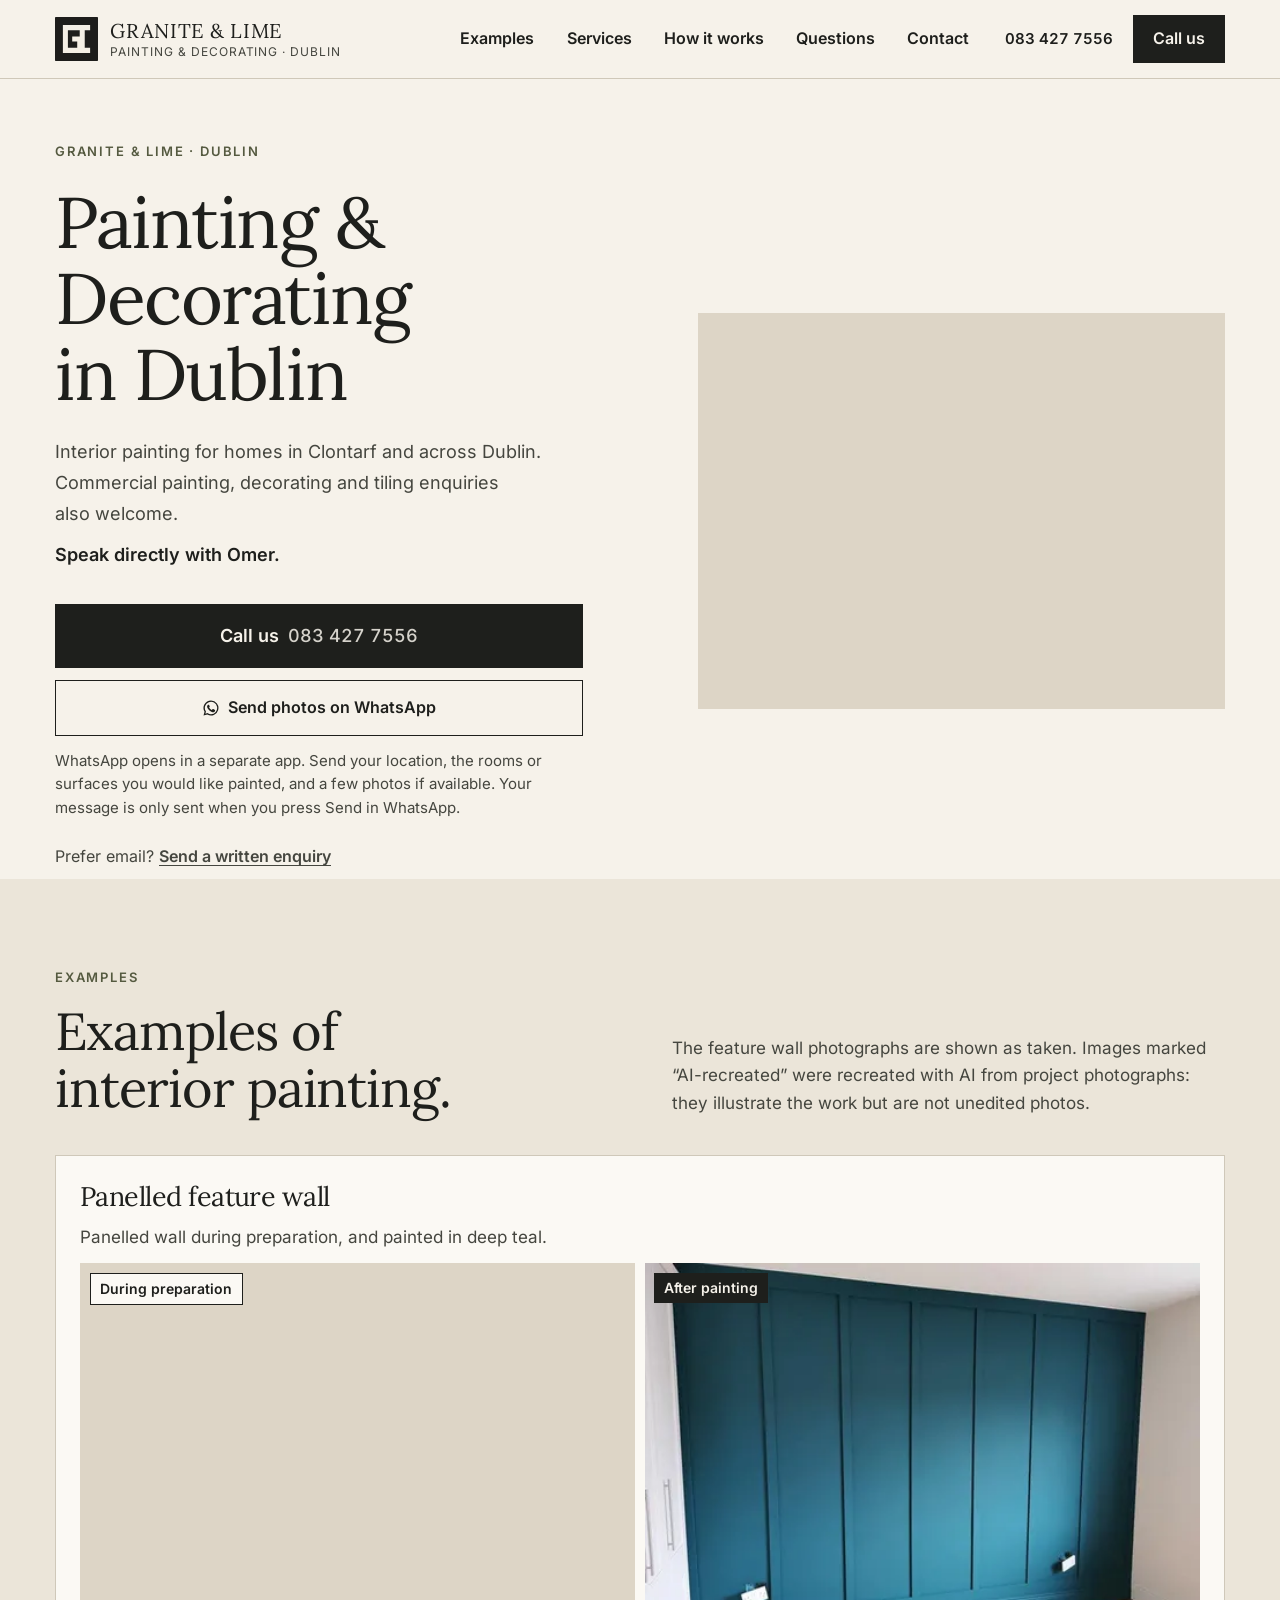
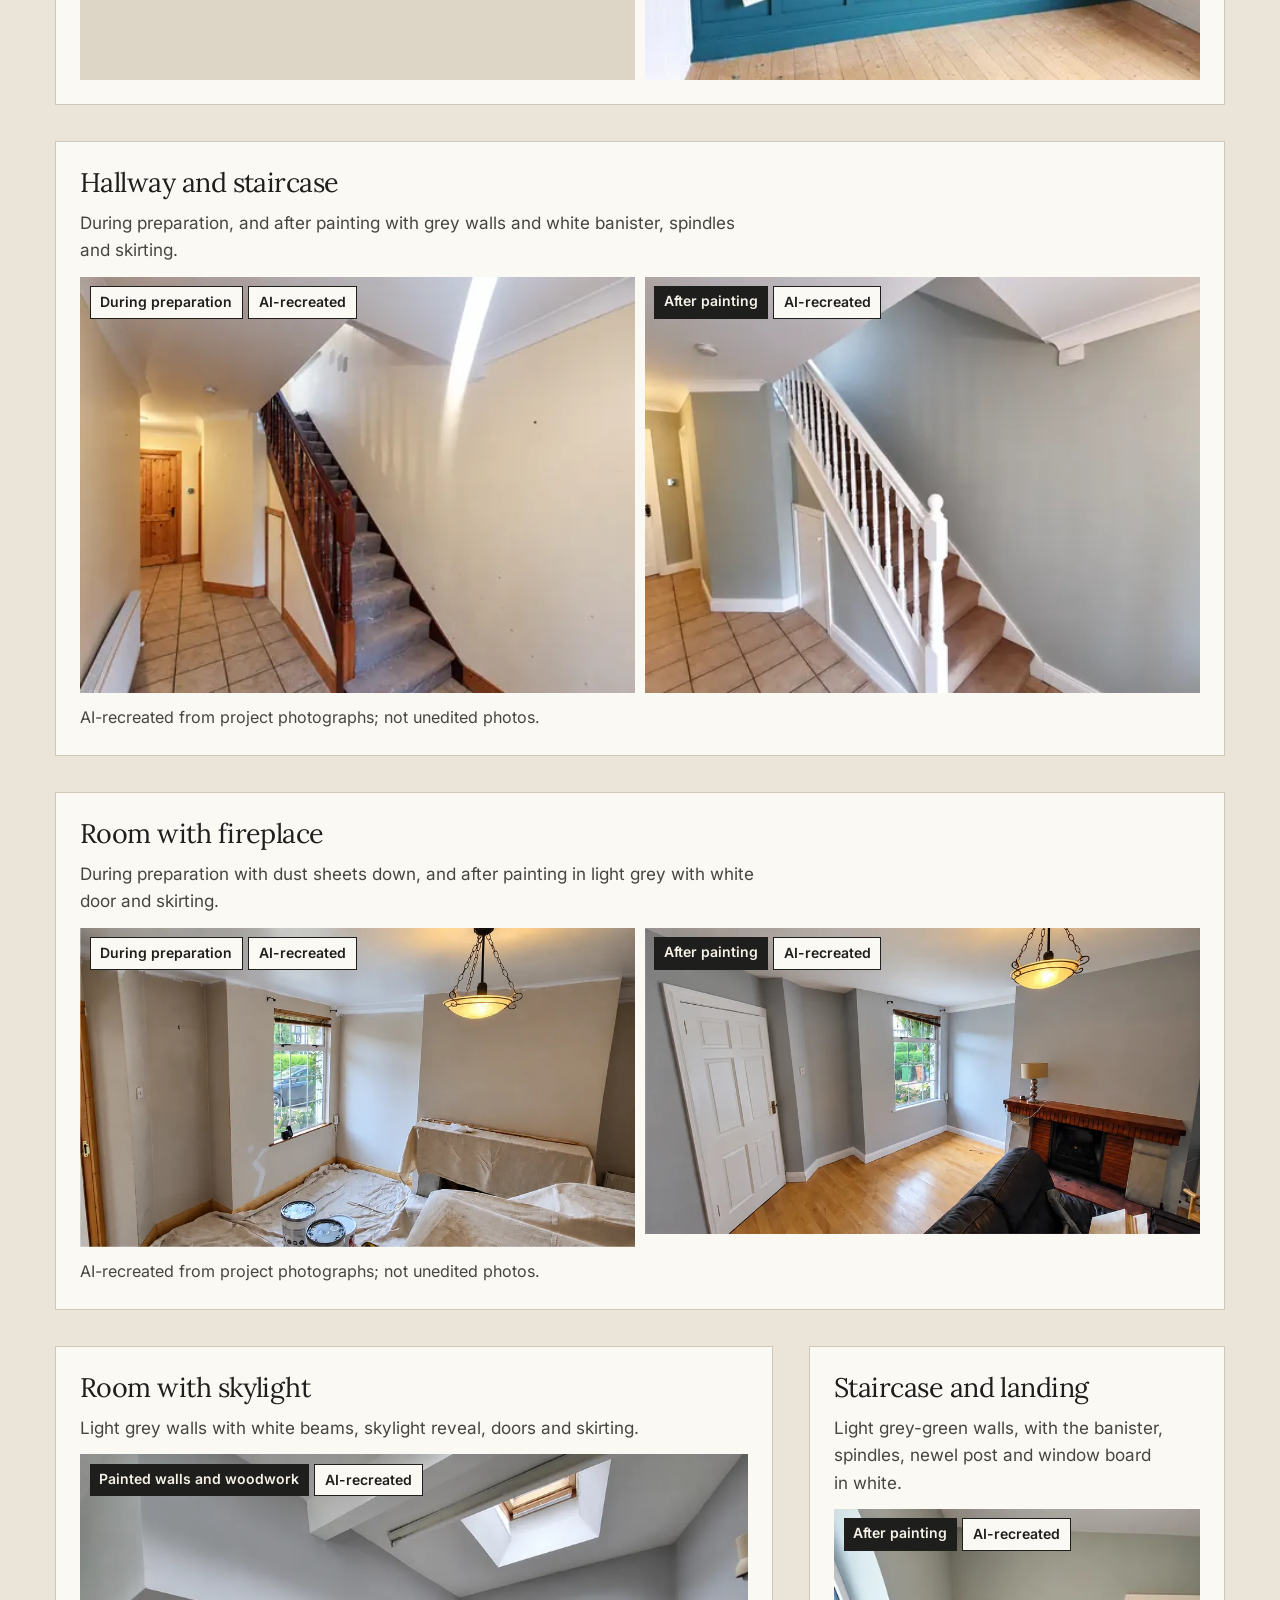
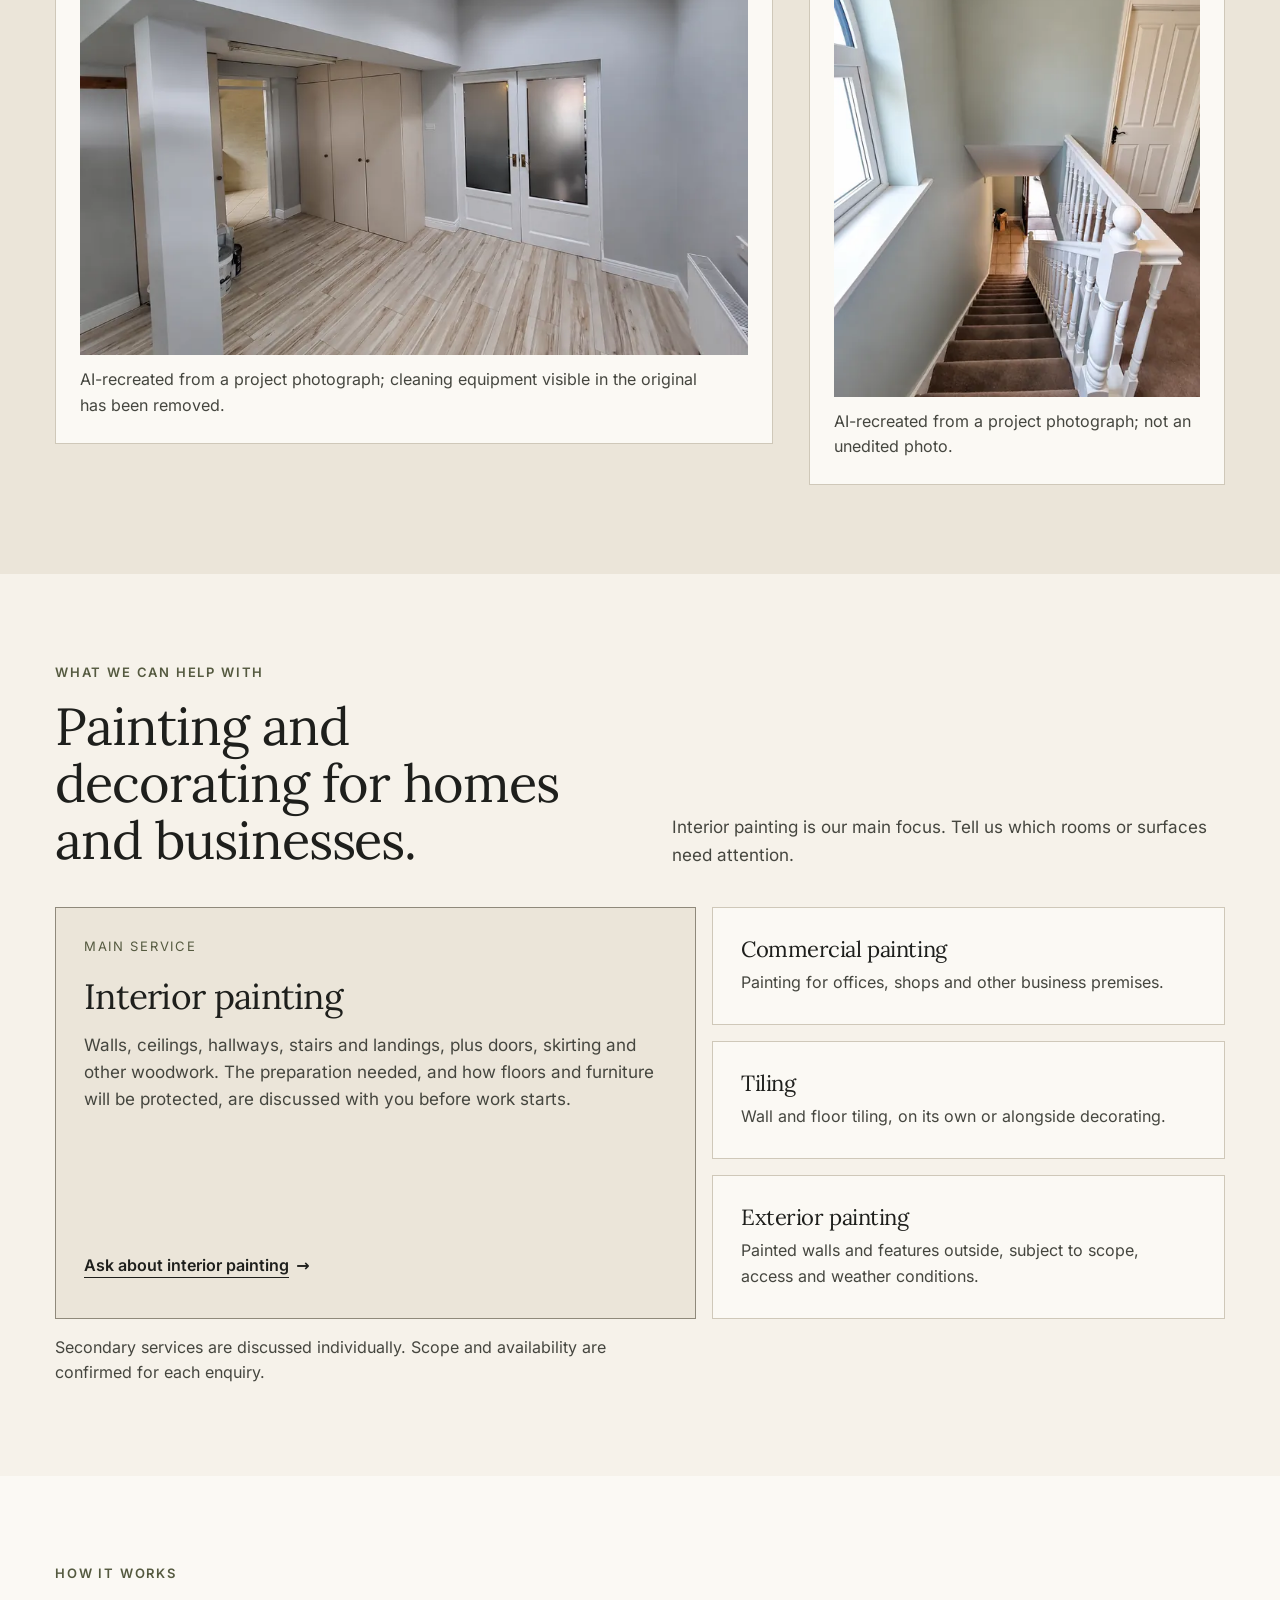
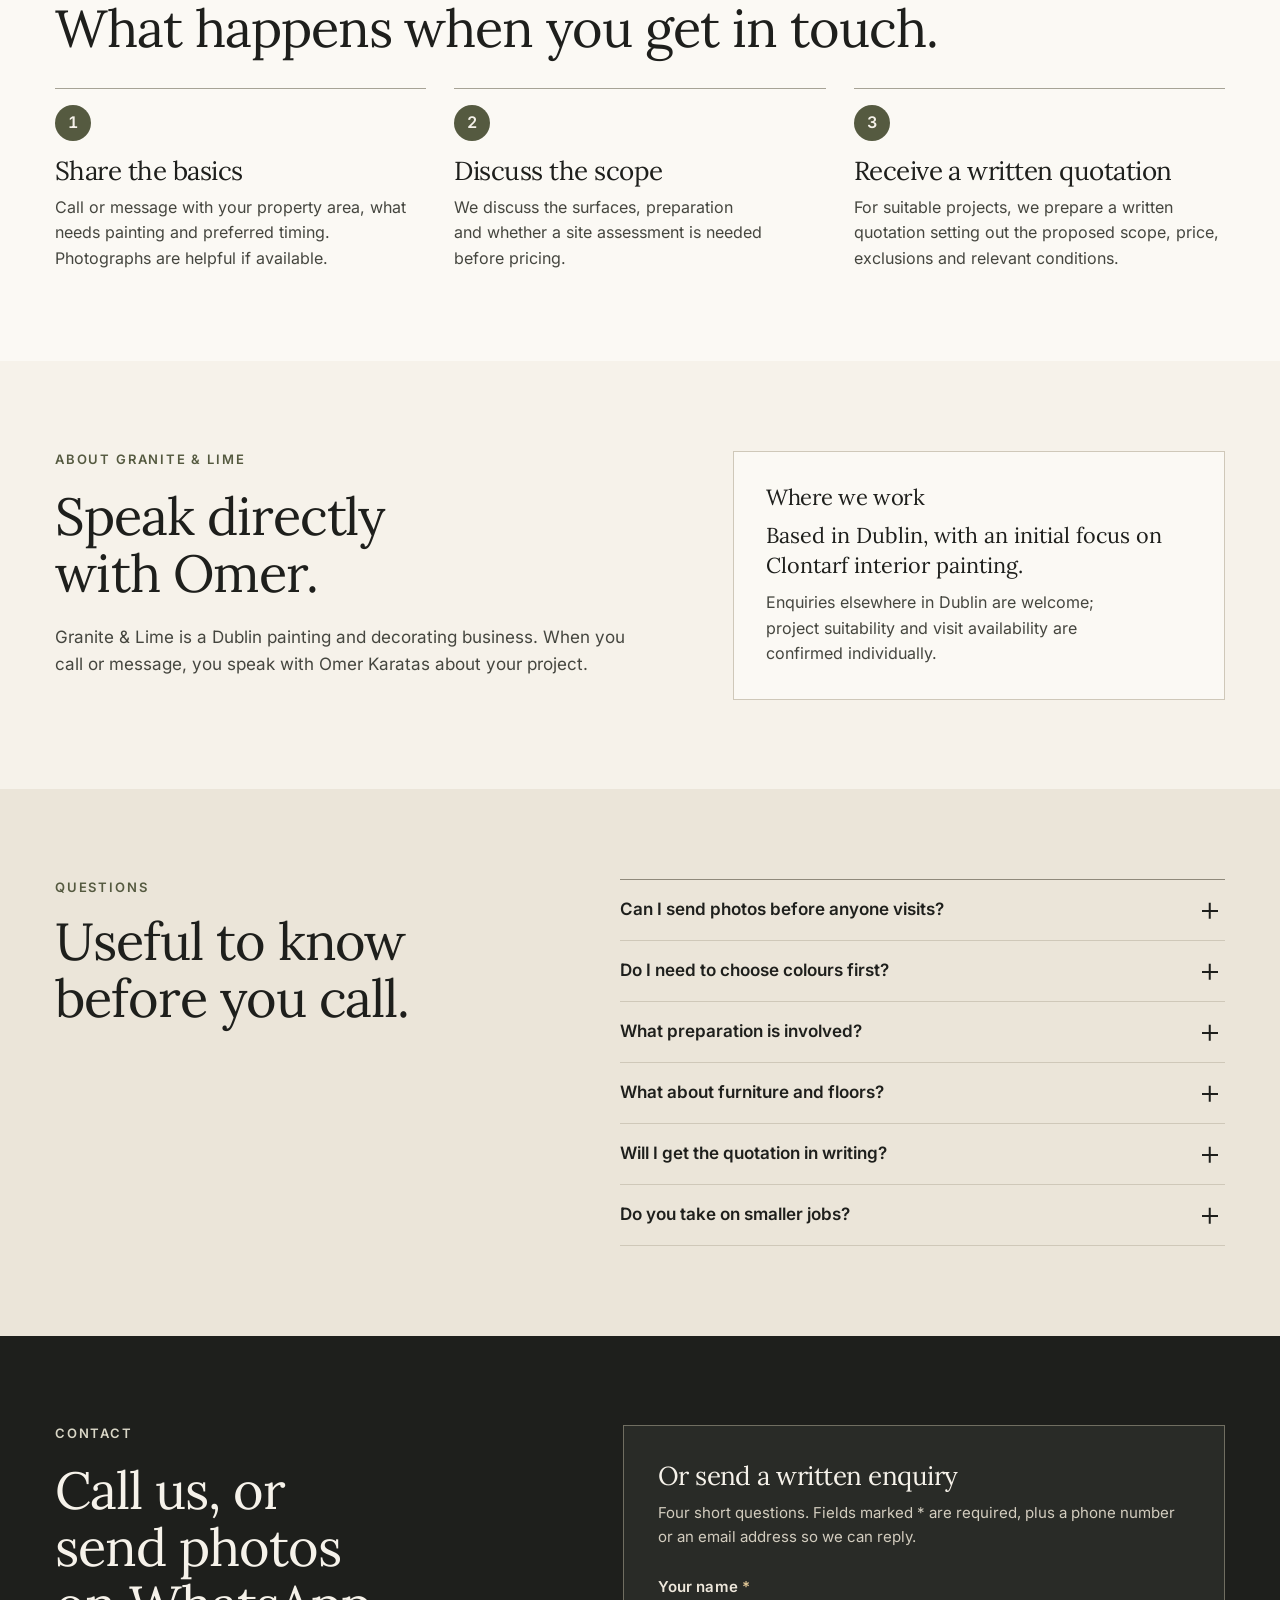
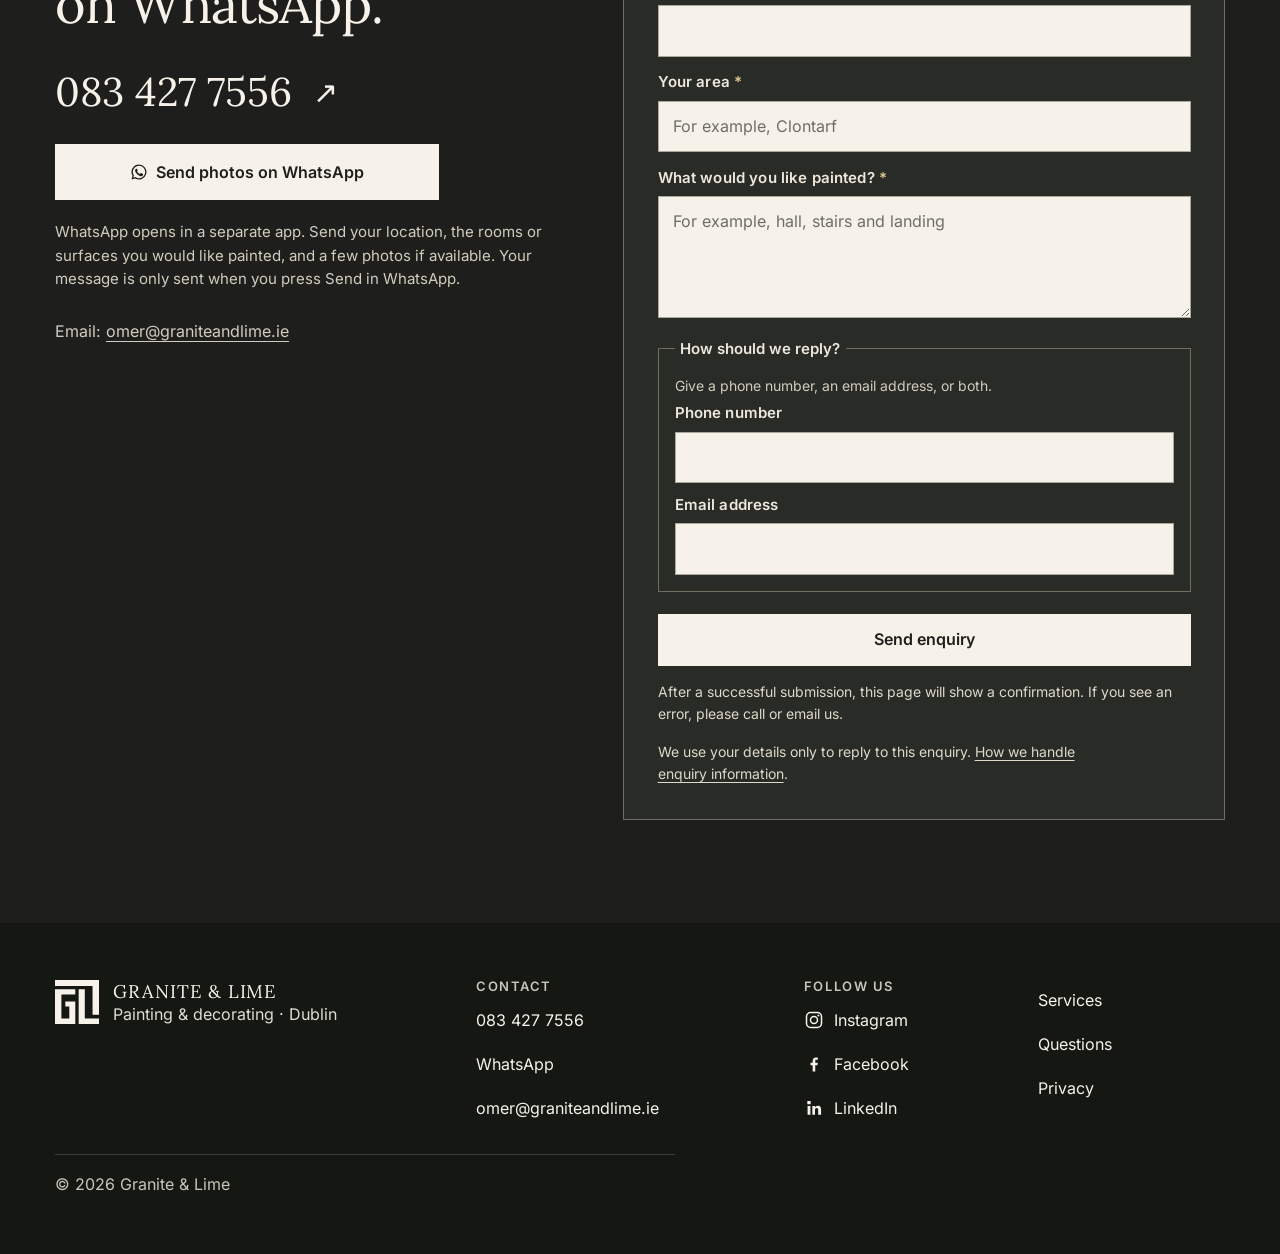
==== commit 1cc825cb: "GL-UX-V2: hero shown without caption per founder instruction; provenance kept in register Local revi" ====
--- a/index.html
+++ b/index.html
@@ -104,13 +104,12 @@
           <!-- HERO IMAGE: founder-selected "NEXT TO HEADER Calm Teal Bedroom Retreat(1).png" (1448 x 1086).
                PROVENANCE: C2PA content credentials show it was generated by ChatGPT (gpt-image, OpenAI, 27 Oct 2026,
                digitalSourceType trainedAlgorithmicMedia). Compared with the earlier teal-bedroom file, the radiator and socket are
-               removed. Shown with a visible disclosure; it is not a photograph of completed work. -->
+               removed. It is not an unedited photograph. Shown WITHOUT any caption or label by Mr Karatas's instruction (27 Oct, 12:45). -->
           <figure class="hero-figure is-project">
             <picture>
               <source type="image/webp" srcset="assets/projects/ai-teal-bedroom-hero-480.webp 480w, assets/projects/ai-teal-bedroom-hero-960.webp 960w, assets/projects/ai-teal-bedroom-hero-1440.webp 1440w" sizes="(max-width: 37.5rem) calc(100vw - 2.5rem), 46vw">
-              <img src="assets/projects/ai-teal-bedroom-hero-960.jpg" srcset="assets/projects/ai-teal-bedroom-hero-480.jpg 480w, assets/projects/ai-teal-bedroom-hero-960.jpg 960w, assets/projects/ai-teal-bedroom-hero-1440.jpg 1440w" sizes="(max-width: 37.5rem) calc(100vw - 2.5rem), 46vw" width="1440" height="1080" alt="AI-generated image: bedroom with a deep teal painted wall behind a bed with a grey headboard and white bedding." fetchpriority="high" loading="eager" decoding="async">
+              <img src="assets/projects/ai-teal-bedroom-hero-960.jpg" srcset="assets/projects/ai-teal-bedroom-hero-480.jpg 480w, assets/projects/ai-teal-bedroom-hero-960.jpg 960w, assets/projects/ai-teal-bedroom-hero-1440.jpg 1440w" sizes="(max-width: 37.5rem) calc(100vw - 2.5rem), 46vw" width="1440" height="1080" alt="Bedroom with a deep teal painted wall behind a bed with a grey headboard and white bedding." fetchpriority="high" loading="eager" decoding="async">
             </picture>
-            <figcaption class="photo-caption">AI-generated image based on a project photo · not an unedited photograph</figcaption>
           </figure>
         </div>
       </div>
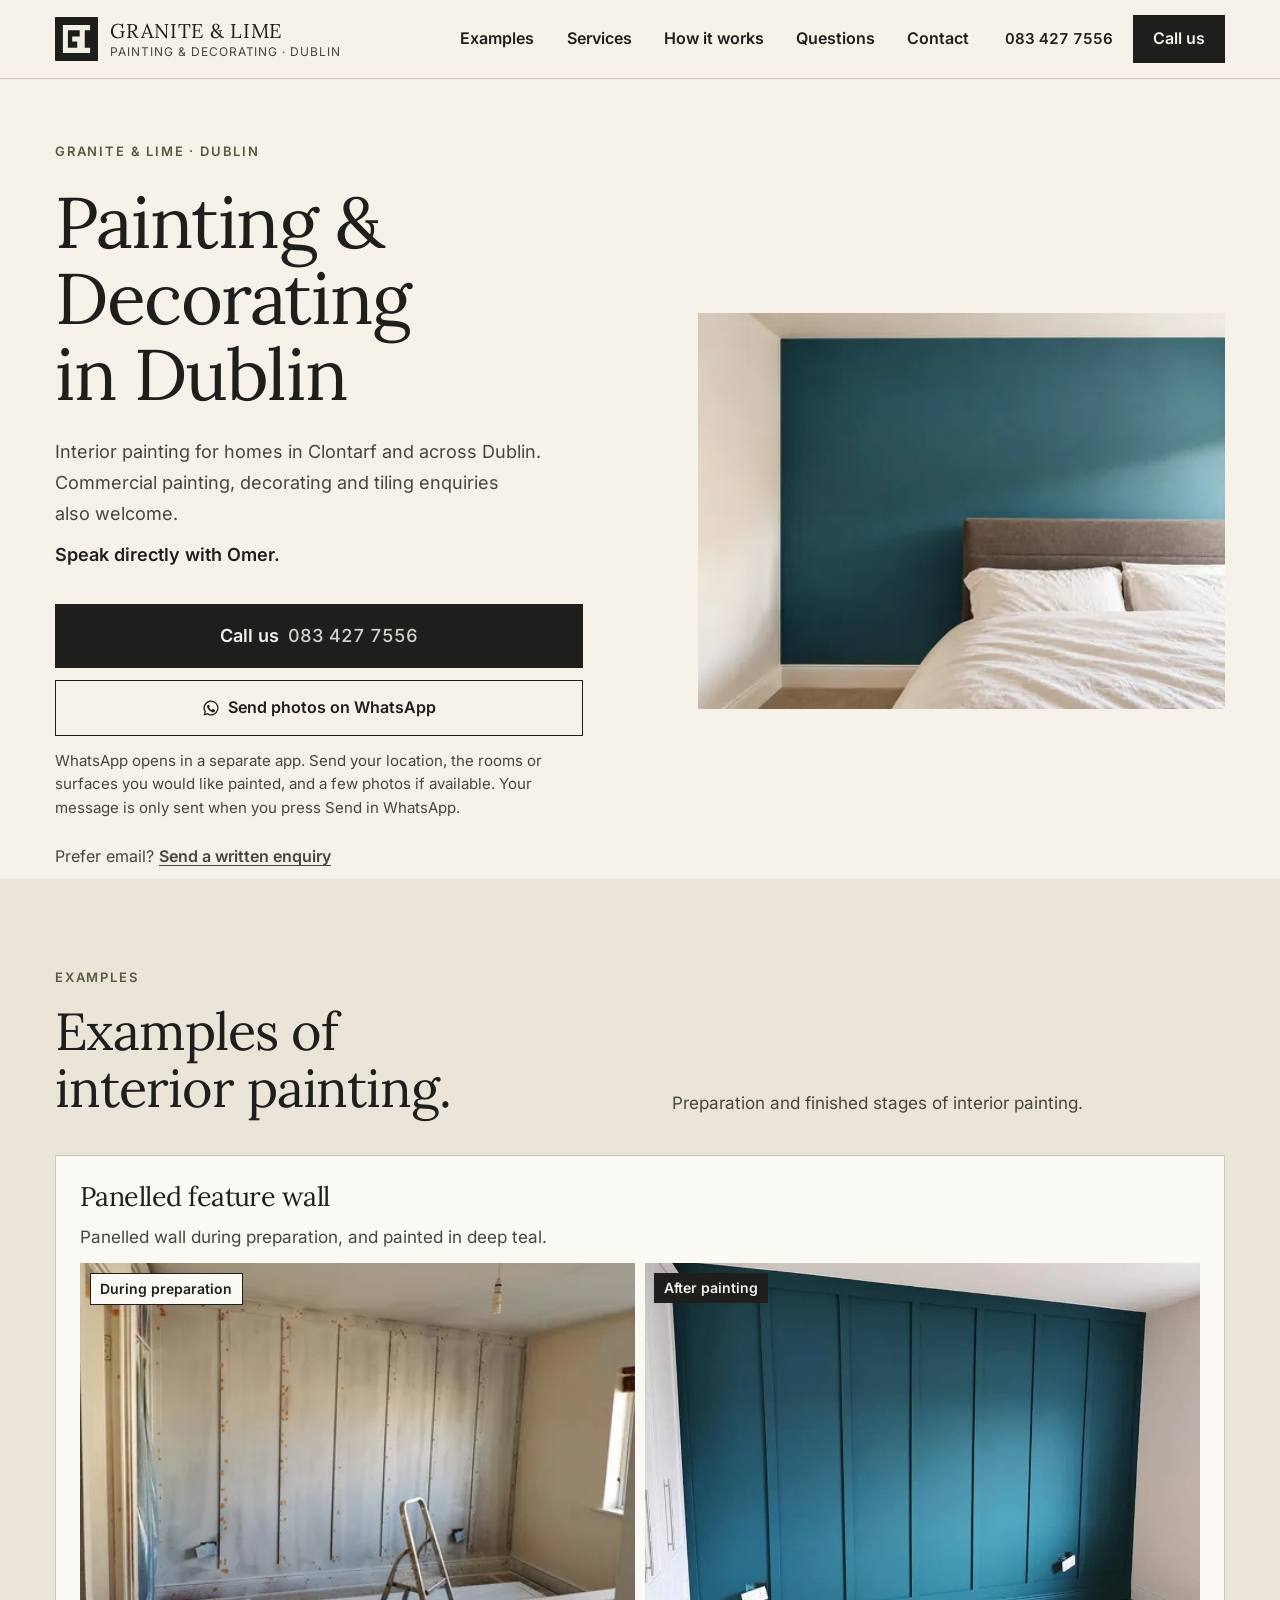
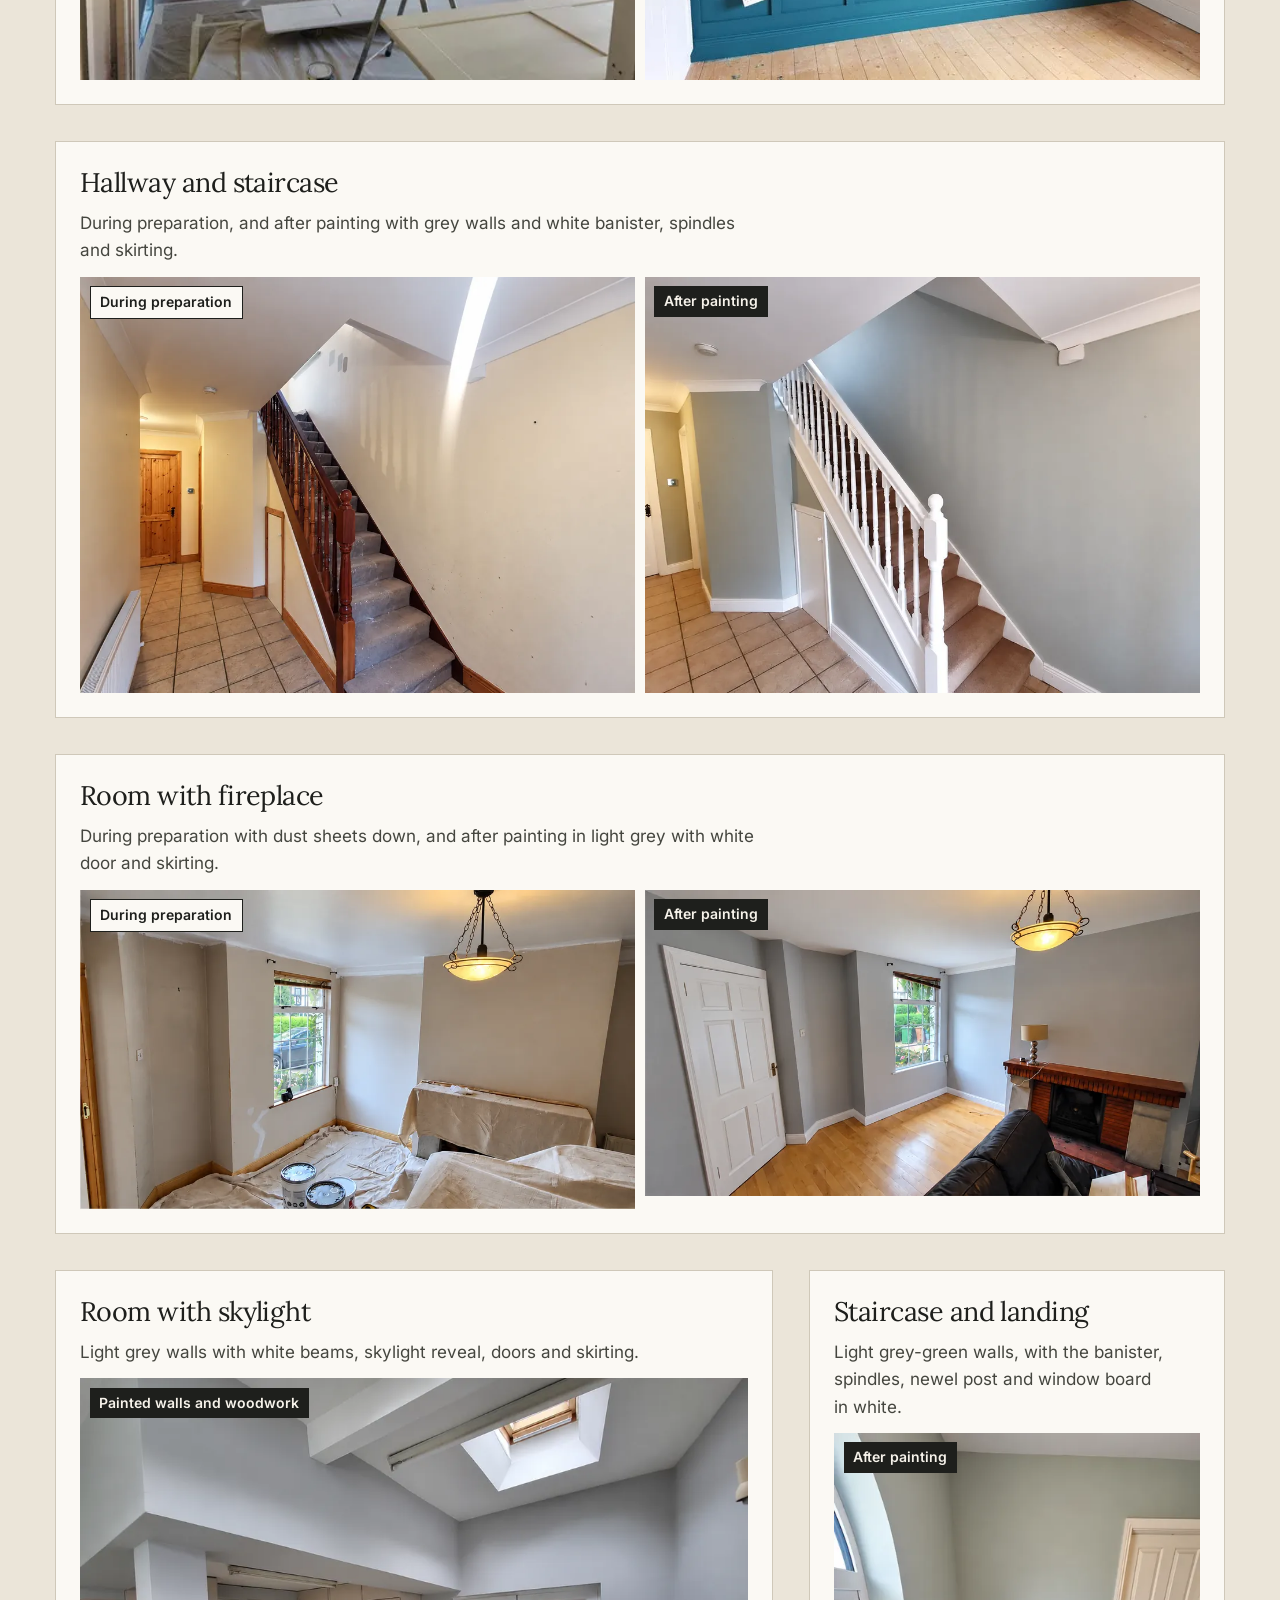
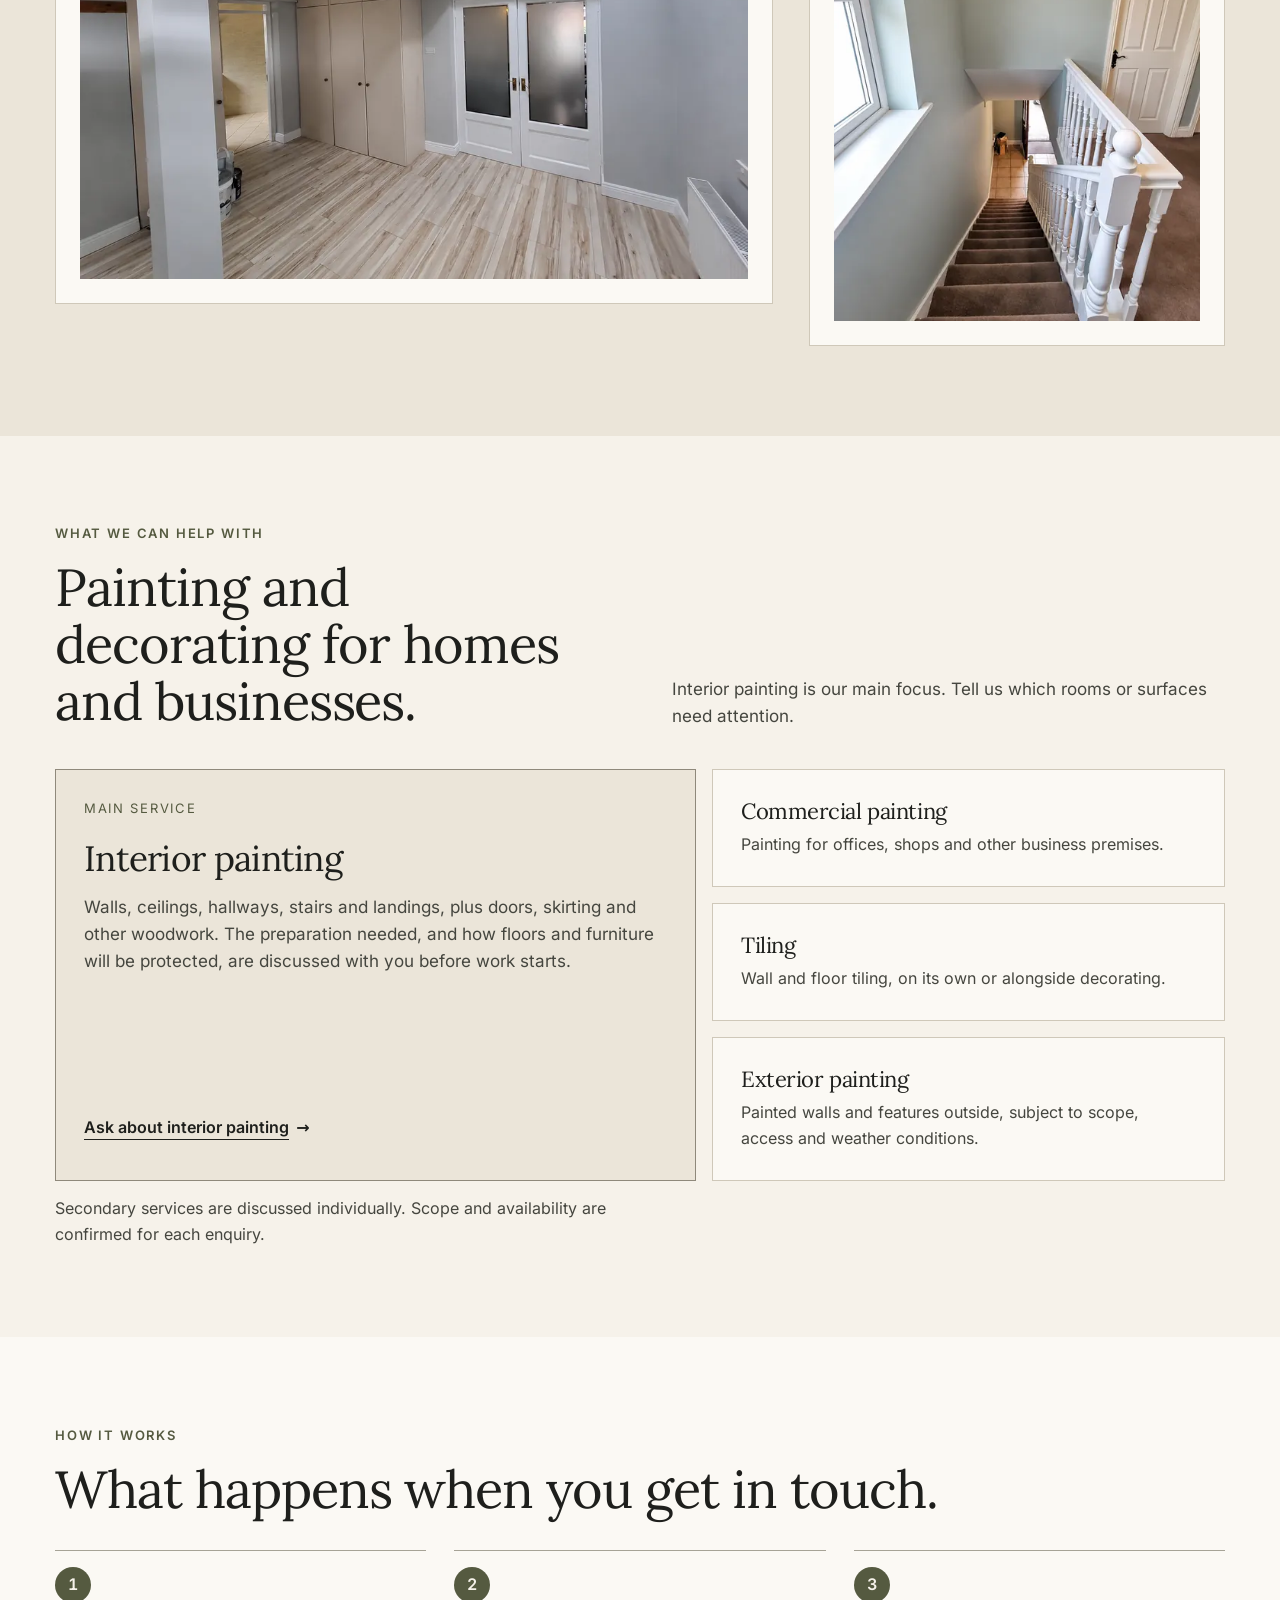
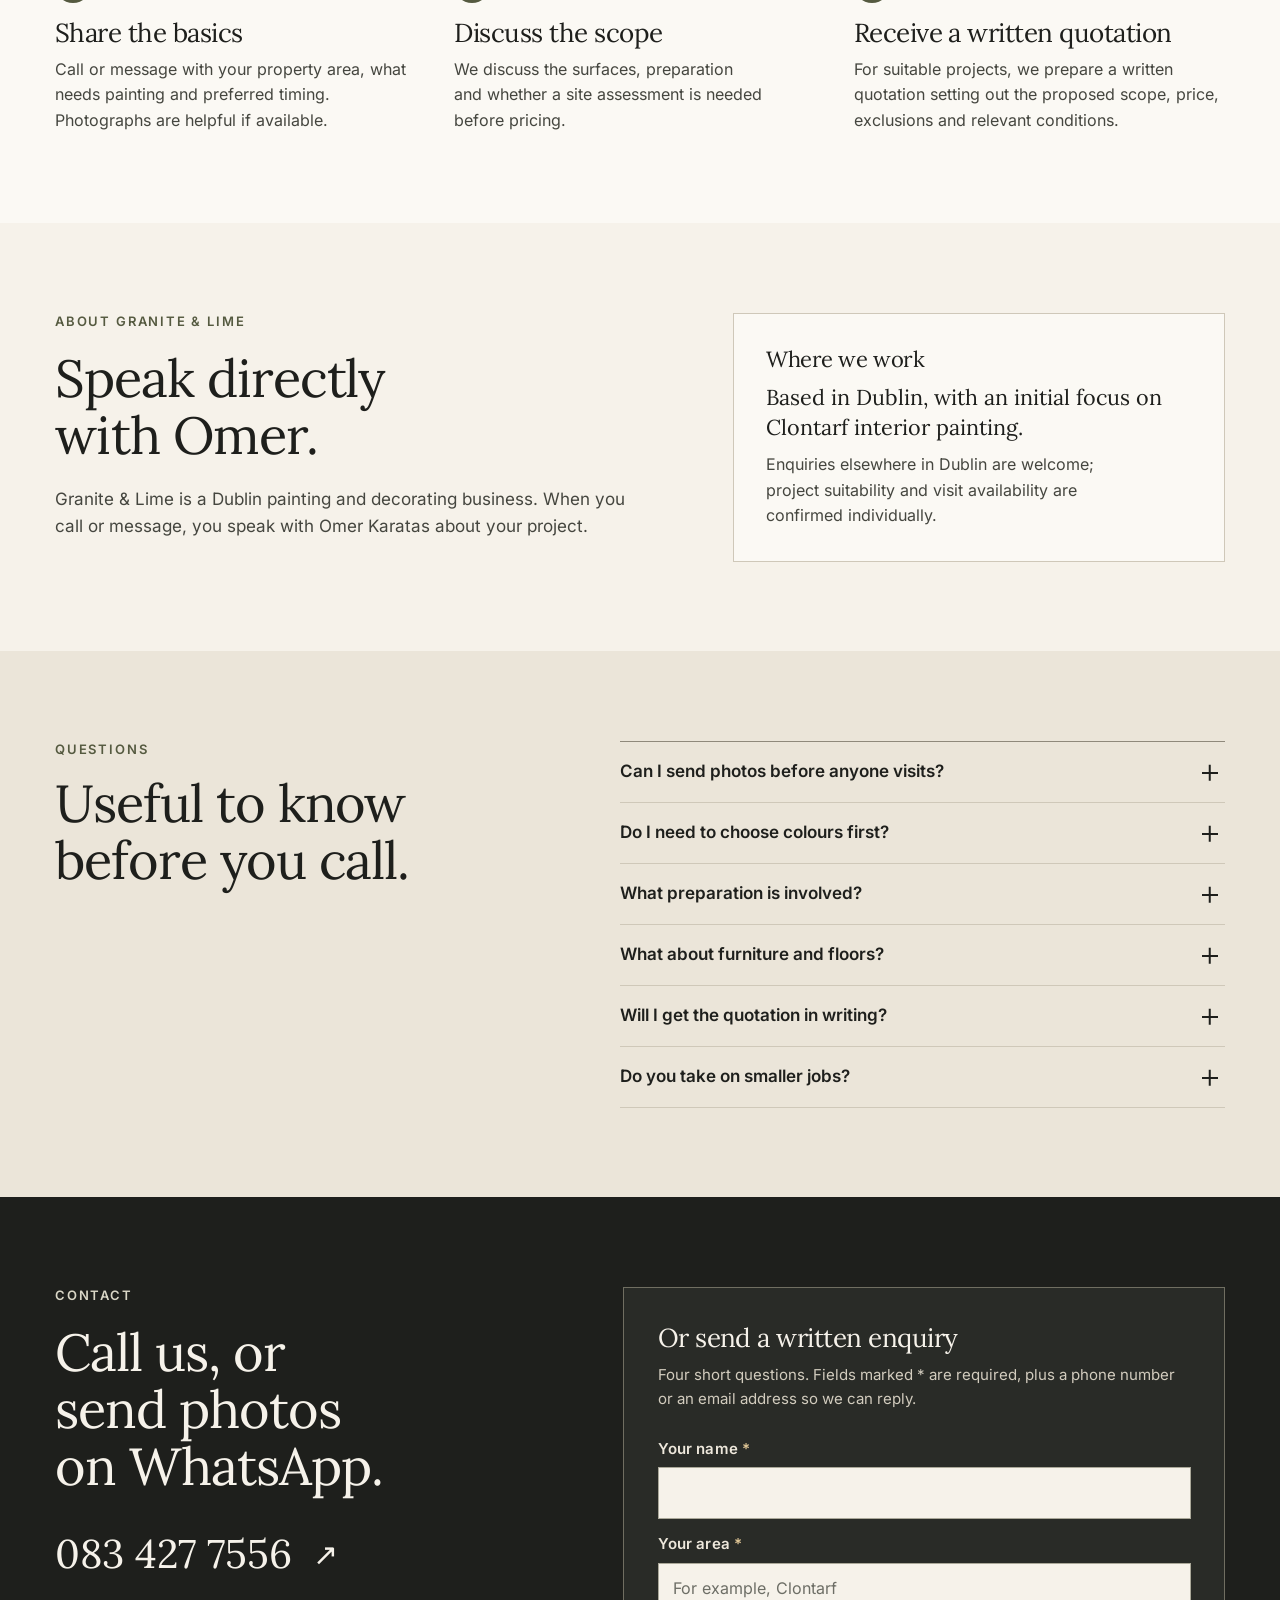
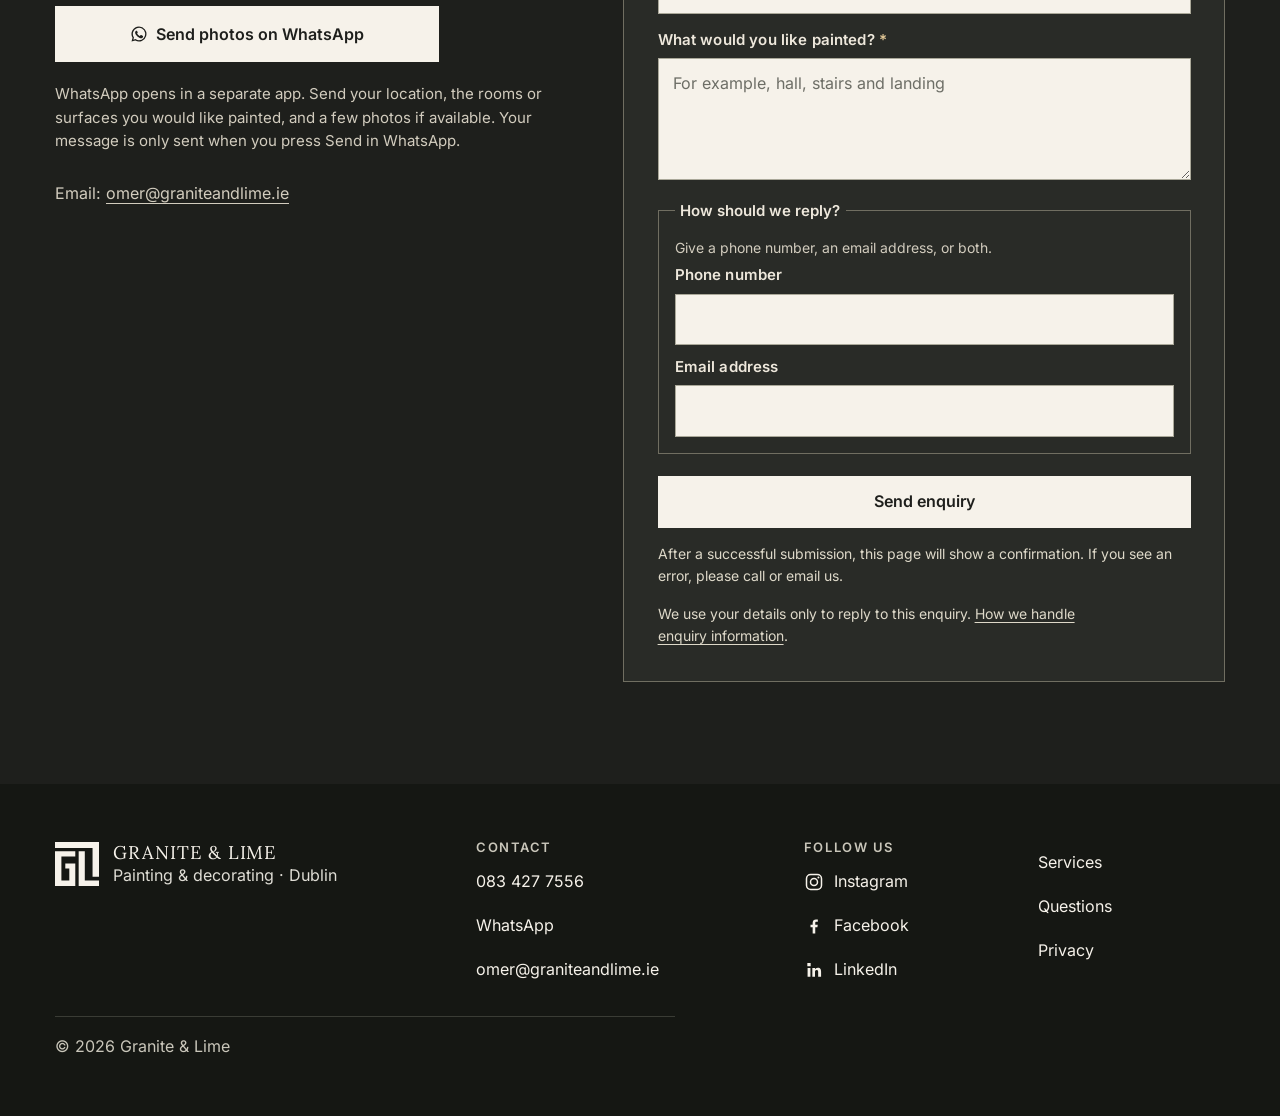
==== commit a5c40a6a: "GL-UX-V2: remove on-page AI labels per founder instruction; provenance kept in register Local review" ====
--- a/index.html
+++ b/index.html
@@ -22,7 +22,7 @@
   <link rel="icon" href="assets/favicon.svg" type="image/svg+xml">
   <link rel="preload" href="assets/fonts/lora-variable.woff2" as="font" type="font/woff2" crossorigin>
   <link rel="preload" href="assets/fonts/inter-400.woff2" as="font" type="font/woff2" crossorigin>
-  <link rel="stylesheet" href="styles.css?v=23">
+  <link rel="stylesheet" href="styles.css?v=24">
   <noscript><link rel="stylesheet" href="assets/noscript.css"></noscript>
   <script src="script.js?v=16" defer></script>
 
@@ -127,7 +127,7 @@
             <p class="eyebrow">Examples</p>
             <h2 id="work-title">Examples of interior painting.</h2>
           </div>
-          <p class="section-intro">The feature wall photographs are shown as taken. Images marked “AI-recreated” were recreated with AI from project photographs: they illustrate the work but are not unedited photos.</p>
+          <p class="section-intro">Preparation and finished stages of interior painting.</p>
         </div>
         <!-- PUBLICATION BLOCKER (internal, not shown on the page): attribution, Granite & Lime / Omer's role, photographer and
              property permission, and the pairings are NOT confirmed. See PHOTOS.md. Do not publish this section until confirmed. -->
@@ -155,7 +155,7 @@
           </article>
 
           <!-- Founder-selected images (27 Oct, 11:06). ALL AI-generated (ChatGPT gpt-image, C2PA trainedAlgorithmicMedia),
-               recreated from project photographs. Visible "AI-recreated" disclosure on each; see PHOTOS.md. -->
+               recreated from project photographs. Shown WITHOUT on-page AI labels by Mr Karatas's instruction (27 Oct, 12:47); provenance in PHOTOS.md. -->
           <article class="work-group">
             <h3>Hallway and staircase</h3>
             <p>During preparation, and after painting with grey walls and white banister, spindles and skirting.</p>
@@ -163,19 +163,18 @@
               <figure class="work-photo is-natural">
                 <picture>
                   <source type="image/webp" srcset="assets/projects/ai-hall-preparation-480.webp 480w, assets/projects/ai-hall-preparation-960.webp 960w, assets/projects/ai-hall-preparation-1440.webp 1440w" sizes="(max-width: 37.5rem) calc(100vw - 2.5rem), (max-width: 53.125rem) 45vw, 40vw">
-                  <img src="assets/projects/ai-hall-preparation-960.jpg" srcset="assets/projects/ai-hall-preparation-480.jpg 480w, assets/projects/ai-hall-preparation-960.jpg 960w, assets/projects/ai-hall-preparation-1440.jpg 1440w" sizes="(max-width: 37.5rem) calc(100vw - 2.5rem), (max-width: 53.125rem) 45vw, 40vw" width="1440" height="1080" alt="AI-recreated image: hallway and staircase during preparation: cream walls with marks, dark varnished banister and spindles, stairs covered for protection." loading="lazy" decoding="async">
-                </picture>
-                <figcaption><span class="work-tag work-tag-light">During preparation</span><span class="ai-tag">AI-recreated</span></figcaption>
+                  <img src="assets/projects/ai-hall-preparation-960.jpg" srcset="assets/projects/ai-hall-preparation-480.jpg 480w, assets/projects/ai-hall-preparation-960.jpg 960w, assets/projects/ai-hall-preparation-1440.jpg 1440w" sizes="(max-width: 37.5rem) calc(100vw - 2.5rem), (max-width: 53.125rem) 45vw, 40vw" width="1440" height="1080" alt="Hallway and staircase during preparation: cream walls with marks, dark varnished banister and spindles, stairs covered for protection." loading="lazy" decoding="async">
+                </picture>
+                <figcaption><span class="work-tag work-tag-light">During preparation</span></figcaption>
               </figure>
               <figure class="work-photo is-natural">
                 <picture>
                   <source type="image/webp" srcset="assets/projects/ai-hall-after-480.webp 480w, assets/projects/ai-hall-after-960.webp 960w, assets/projects/ai-hall-after-1440.webp 1440w" sizes="(max-width: 37.5rem) calc(100vw - 2.5rem), (max-width: 53.125rem) 45vw, 40vw">
-                  <img src="assets/projects/ai-hall-after-960.jpg" srcset="assets/projects/ai-hall-after-480.jpg 480w, assets/projects/ai-hall-after-960.jpg 960w, assets/projects/ai-hall-after-1440.jpg 1440w" sizes="(max-width: 37.5rem) calc(100vw - 2.5rem), (max-width: 53.125rem) 45vw, 40vw" width="1440" height="1080" alt="AI-recreated image: the same hallway and staircase after painting: grey walls, white banister, spindles and skirting." loading="lazy" decoding="async">
-                </picture>
-                <figcaption><span class="work-tag">After painting</span><span class="ai-tag">AI-recreated</span></figcaption>
-              </figure>
-            </div>
-            <p class="ai-note">AI-recreated from project photographs; not unedited photos.</p>
+                  <img src="assets/projects/ai-hall-after-960.jpg" srcset="assets/projects/ai-hall-after-480.jpg 480w, assets/projects/ai-hall-after-960.jpg 960w, assets/projects/ai-hall-after-1440.jpg 1440w" sizes="(max-width: 37.5rem) calc(100vw - 2.5rem), (max-width: 53.125rem) 45vw, 40vw" width="1440" height="1080" alt="The same hallway and staircase after painting: grey walls, white banister, spindles and skirting." loading="lazy" decoding="async">
+                </picture>
+                <figcaption><span class="work-tag">After painting</span></figcaption>
+              </figure>
+            </div>
           </article>
 
           <article class="work-group">
@@ -185,19 +184,18 @@
               <figure class="work-photo is-natural">
                 <picture>
                   <source type="image/webp" srcset="assets/projects/ai-room-preparation-480.webp 480w, assets/projects/ai-room-preparation-960.webp 960w, assets/projects/ai-room-preparation-1440.webp 1440w" sizes="(max-width: 37.5rem) calc(100vw - 2.5rem), (max-width: 53.125rem) 45vw, 40vw">
-                  <img src="assets/projects/ai-room-preparation-960.jpg" srcset="assets/projects/ai-room-preparation-480.jpg 480w, assets/projects/ai-room-preparation-960.jpg 960w, assets/projects/ai-room-preparation-1440.jpg 1440w" sizes="(max-width: 37.5rem) calc(100vw - 2.5rem), (max-width: 53.125rem) 45vw, 40vw" width="1440" height="830" alt="AI-recreated image: room during preparation: walls filled and patched, floor and furniture covered with dust sheets, paint tins on the floor, a window and a hanging ceiling light." loading="lazy" decoding="async">
-                </picture>
-                <figcaption><span class="work-tag work-tag-light">During preparation</span><span class="ai-tag">AI-recreated</span></figcaption>
+                  <img src="assets/projects/ai-room-preparation-960.jpg" srcset="assets/projects/ai-room-preparation-480.jpg 480w, assets/projects/ai-room-preparation-960.jpg 960w, assets/projects/ai-room-preparation-1440.jpg 1440w" sizes="(max-width: 37.5rem) calc(100vw - 2.5rem), (max-width: 53.125rem) 45vw, 40vw" width="1440" height="830" alt="Room during preparation: walls filled and patched, floor and furniture covered with dust sheets, paint tins on the floor, a window and a hanging ceiling light." loading="lazy" decoding="async">
+                </picture>
+                <figcaption><span class="work-tag work-tag-light">During preparation</span></figcaption>
               </figure>
               <figure class="work-photo is-natural">
                 <picture>
                   <source type="image/webp" srcset="assets/projects/ai-room-after-480.webp 480w, assets/projects/ai-room-after-960.webp 960w, assets/projects/ai-room-after-1440.webp 1440w" sizes="(max-width: 37.5rem) calc(100vw - 2.5rem), (max-width: 53.125rem) 45vw, 40vw">
-                  <img src="assets/projects/ai-room-after-960.jpg" srcset="assets/projects/ai-room-after-480.jpg 480w, assets/projects/ai-room-after-960.jpg 960w, assets/projects/ai-room-after-1440.jpg 1440w" sizes="(max-width: 37.5rem) calc(100vw - 2.5rem), (max-width: 53.125rem) 45vw, 40vw" width="1440" height="795" alt="AI-recreated image: the room after painting: light grey walls, white panelled door and skirting, wooden floor, a window and a fireplace with a brick surround." loading="lazy" decoding="async">
-                </picture>
-                <figcaption><span class="work-tag">After painting</span><span class="ai-tag">AI-recreated</span></figcaption>
-              </figure>
-            </div>
-            <p class="ai-note">AI-recreated from project photographs; not unedited photos.</p>
+                  <img src="assets/projects/ai-room-after-960.jpg" srcset="assets/projects/ai-room-after-480.jpg 480w, assets/projects/ai-room-after-960.jpg 960w, assets/projects/ai-room-after-1440.jpg 1440w" sizes="(max-width: 37.5rem) calc(100vw - 2.5rem), (max-width: 53.125rem) 45vw, 40vw" width="1440" height="795" alt="The room after painting: light grey walls, white panelled door and skirting, wooden floor, a window and a fireplace with a brick surround." loading="lazy" decoding="async">
+                </picture>
+                <figcaption><span class="work-tag">After painting</span></figcaption>
+              </figure>
+            </div>
           </article>
 
           <div class="work-singles">
@@ -207,11 +205,10 @@
               <figure class="work-photo is-natural">
                 <picture>
                   <source type="image/webp" srcset="assets/projects/ai-skylit-interior-480.webp 480w, assets/projects/ai-skylit-interior-960.webp 960w, assets/projects/ai-skylit-interior-1440.webp 1440w" sizes="(max-width: 37.5rem) calc(100vw - 2.5rem), 46rem">
-                  <img src="assets/projects/ai-skylit-interior-960.jpg" srcset="assets/projects/ai-skylit-interior-480.jpg 480w, assets/projects/ai-skylit-interior-960.jpg 960w, assets/projects/ai-skylit-interior-1440.jpg 1440w" sizes="(max-width: 37.5rem) calc(100vw - 2.5rem), 46rem" width="1440" height="1080" alt="AI-recreated image: room with a skylight, light grey walls, white beams and skirting, white double doors with frosted glass, and wood-effect flooring. Paint tubs are visible on the left." loading="lazy" decoding="async">
-                </picture>
-                <figcaption><span class="work-tag">Painted walls and woodwork</span><span class="ai-tag">AI-recreated</span></figcaption>
-              </figure>
-              <p class="ai-note">AI-recreated from a project photograph; cleaning equipment visible in the original has been removed.</p>
+                  <img src="assets/projects/ai-skylit-interior-960.jpg" srcset="assets/projects/ai-skylit-interior-480.jpg 480w, assets/projects/ai-skylit-interior-960.jpg 960w, assets/projects/ai-skylit-interior-1440.jpg 1440w" sizes="(max-width: 37.5rem) calc(100vw - 2.5rem), 46rem" width="1440" height="1080" alt="Room with a skylight, light grey walls, white beams and skirting, white double doors with frosted glass, and wood-effect flooring. Paint tubs are visible on the left." loading="lazy" decoding="async">
+                </picture>
+                <figcaption><span class="work-tag">Painted walls and woodwork</span></figcaption>
+              </figure>
             </article>
             <article class="work-group work-single-narrow">
               <h3>Staircase and landing</h3>
@@ -219,11 +216,10 @@
               <figure class="work-photo is-natural">
                 <picture>
                   <source type="image/webp" srcset="assets/projects/ai-stair-landing-480.webp 480w, assets/projects/ai-stair-landing-960.webp 960w" sizes="(max-width: 37.5rem) calc(100vw - 2.5rem), 26rem">
-                  <img src="assets/projects/ai-stair-landing-960.jpg" srcset="assets/projects/ai-stair-landing-480.jpg 480w, assets/projects/ai-stair-landing-960.jpg 960w" sizes="(max-width: 37.5rem) calc(100vw - 2.5rem), 26rem" width="960" height="1280" alt="AI-recreated image: view down a staircase from the landing: light grey-green walls, white banister, spindles and newel post, a white panelled door and an arched window." loading="lazy" decoding="async">
-                </picture>
-                <figcaption><span class="work-tag">After painting</span><span class="ai-tag">AI-recreated</span></figcaption>
-              </figure>
-              <p class="ai-note">AI-recreated from a project photograph; not an unedited photo.</p>
+                  <img src="assets/projects/ai-stair-landing-960.jpg" srcset="assets/projects/ai-stair-landing-480.jpg 480w, assets/projects/ai-stair-landing-960.jpg 960w" sizes="(max-width: 37.5rem) calc(100vw - 2.5rem), 26rem" width="960" height="1280" alt="View down a staircase from the landing: light grey-green walls, white banister, spindles and newel post, a white panelled door and an arched window." loading="lazy" decoding="async">
+                </picture>
+                <figcaption><span class="work-tag">After painting</span></figcaption>
+              </figure>
             </article>
           </div>
         </div>
